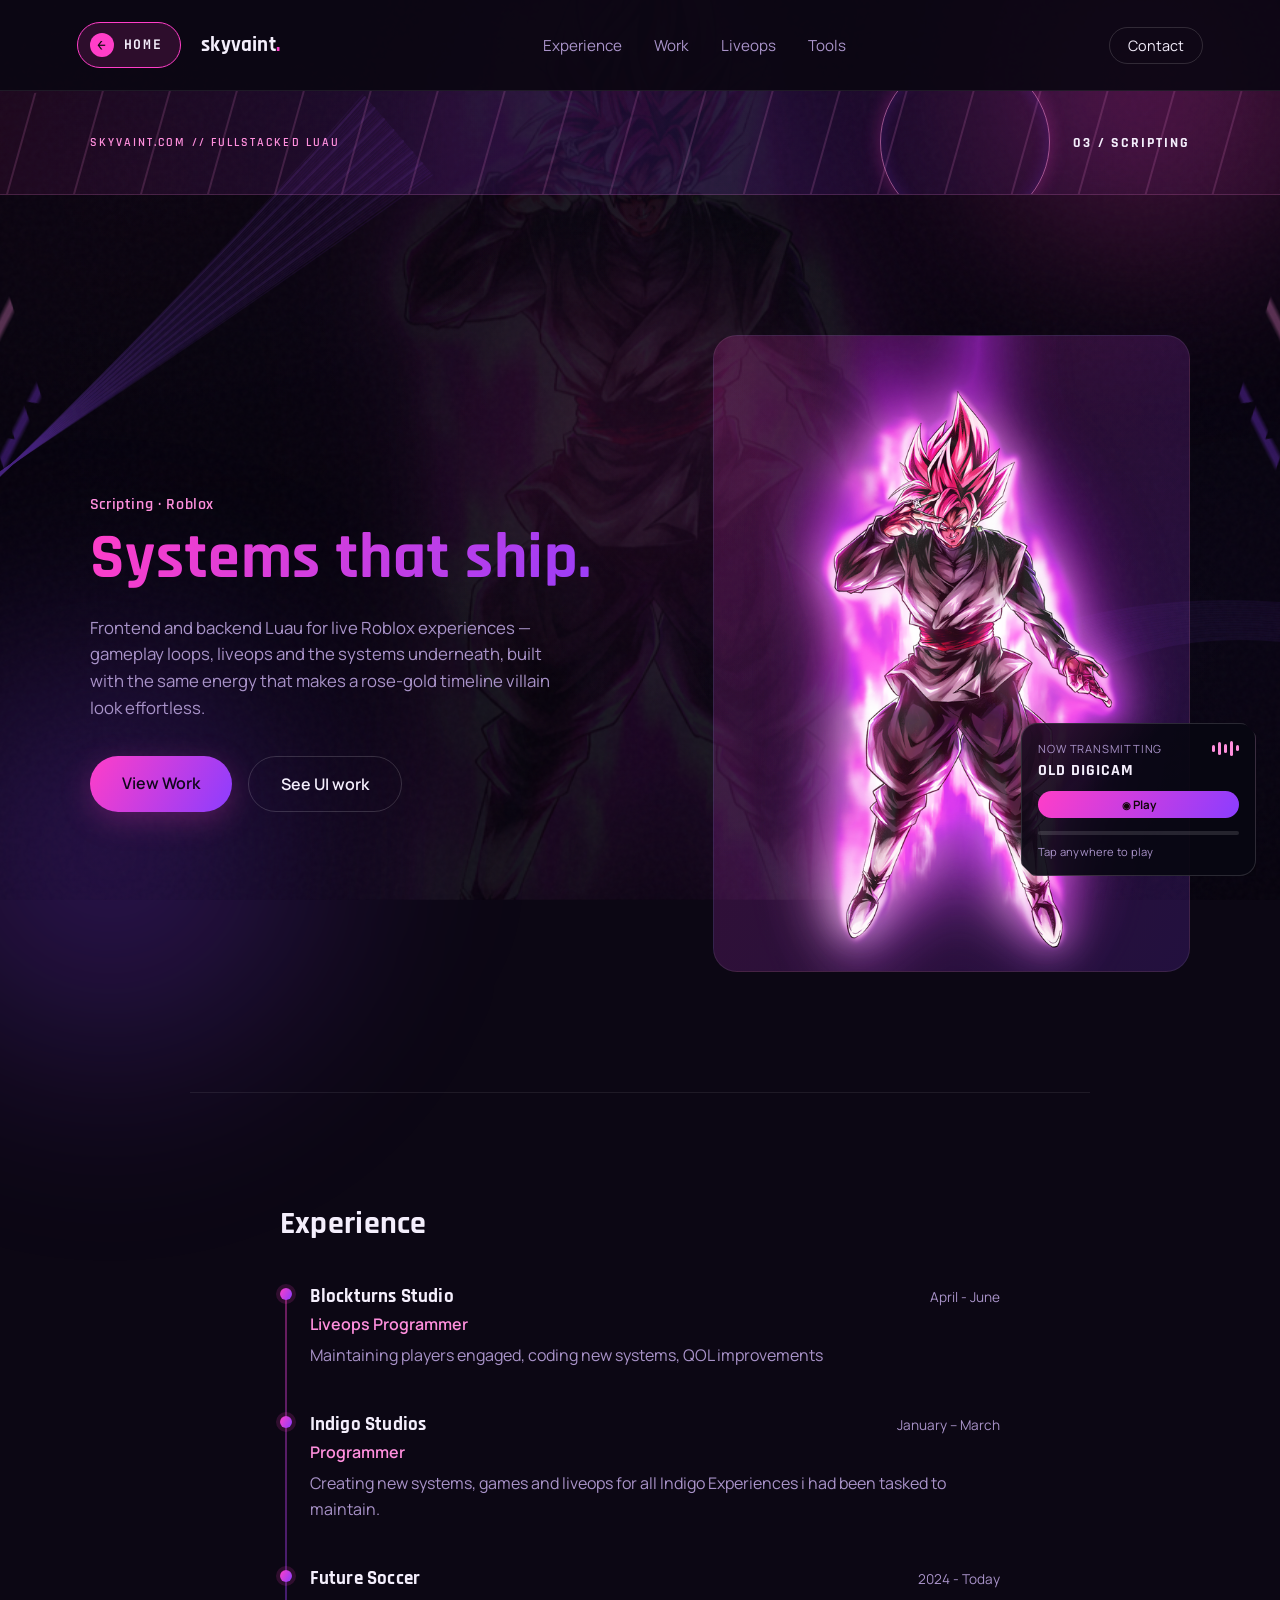
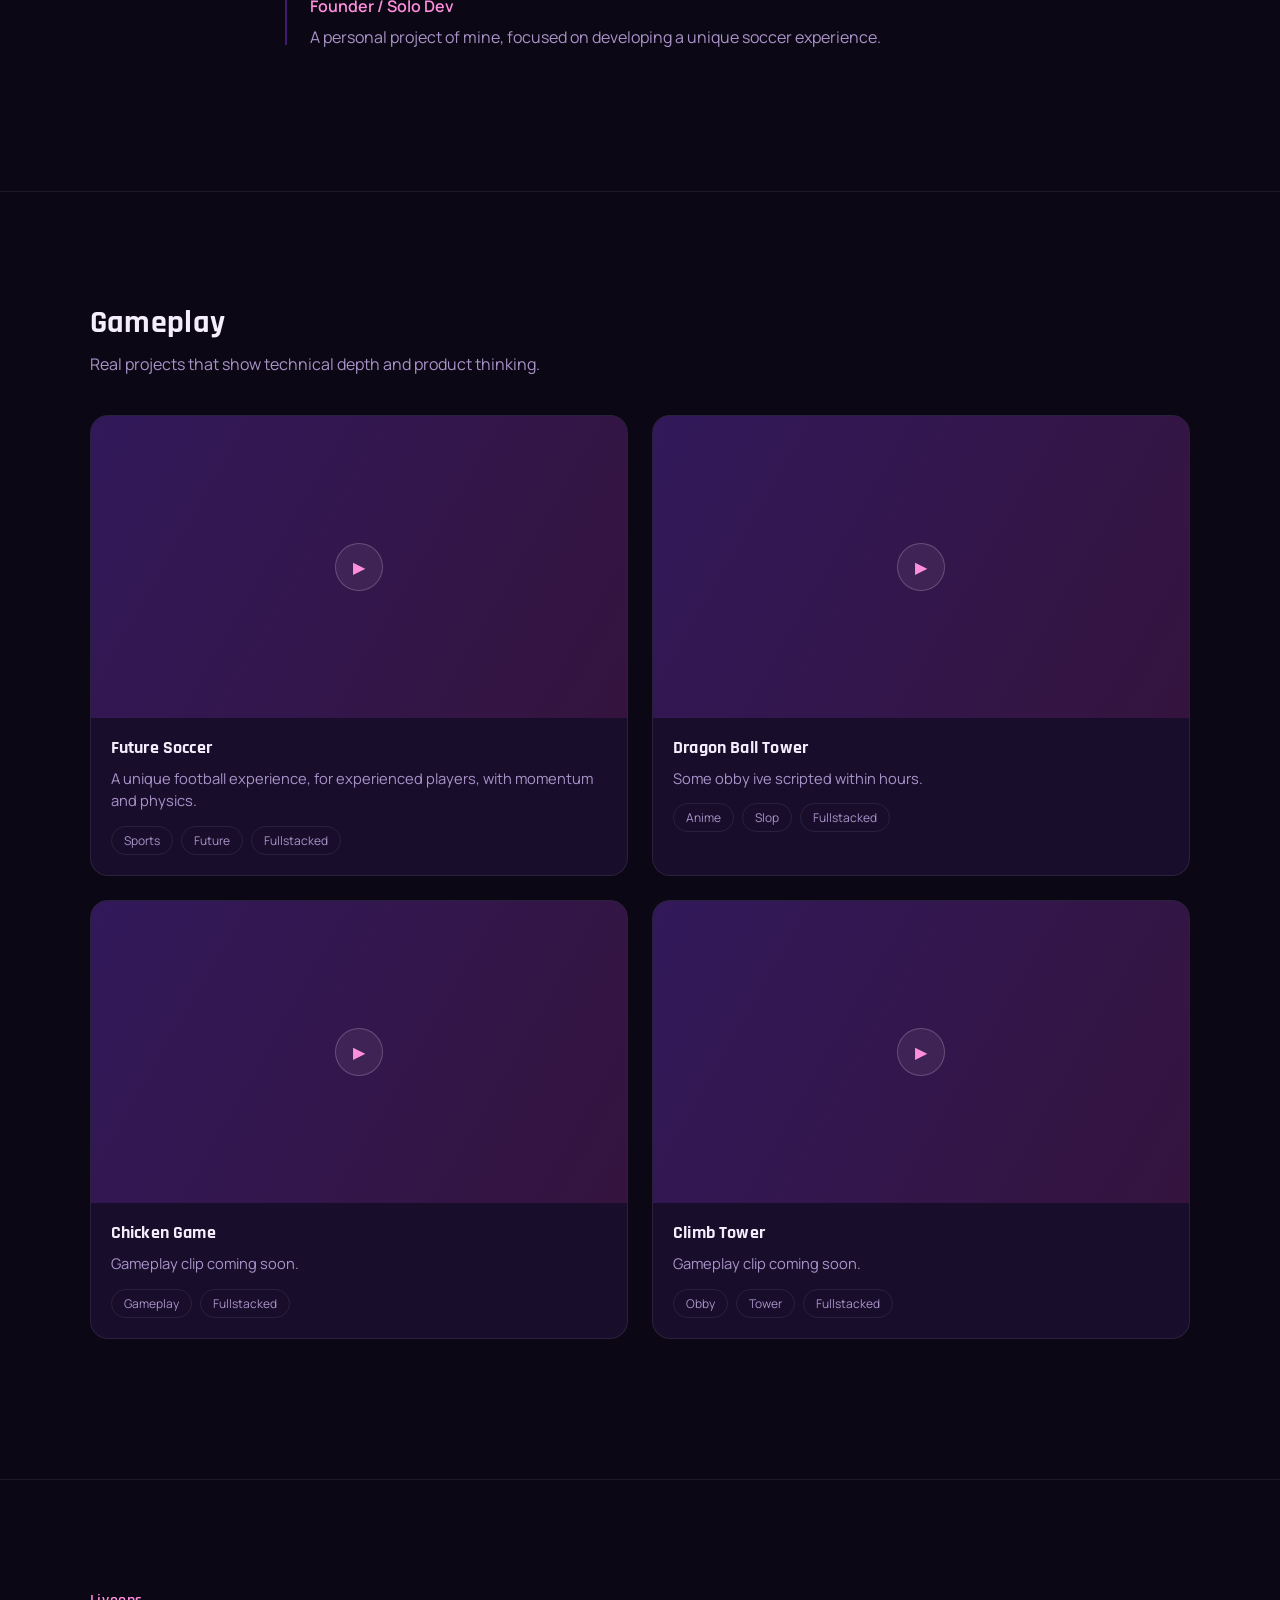
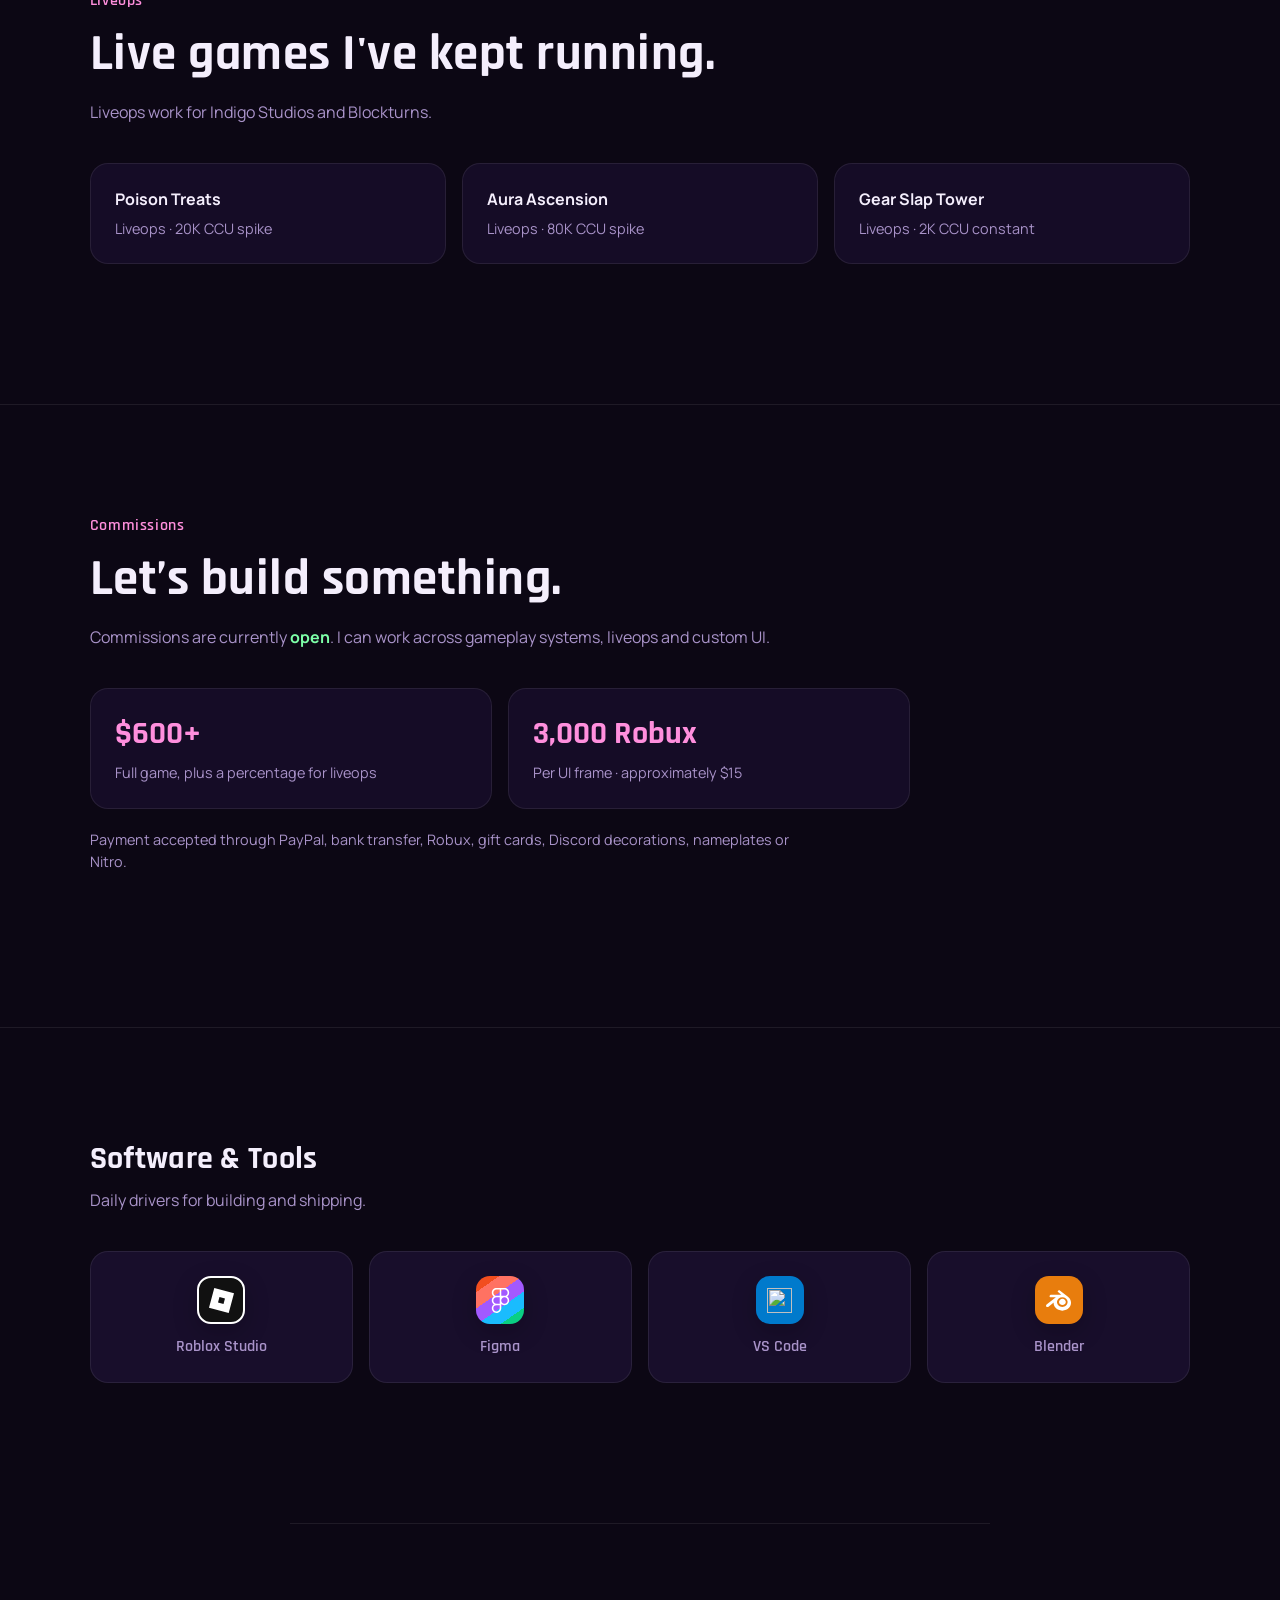
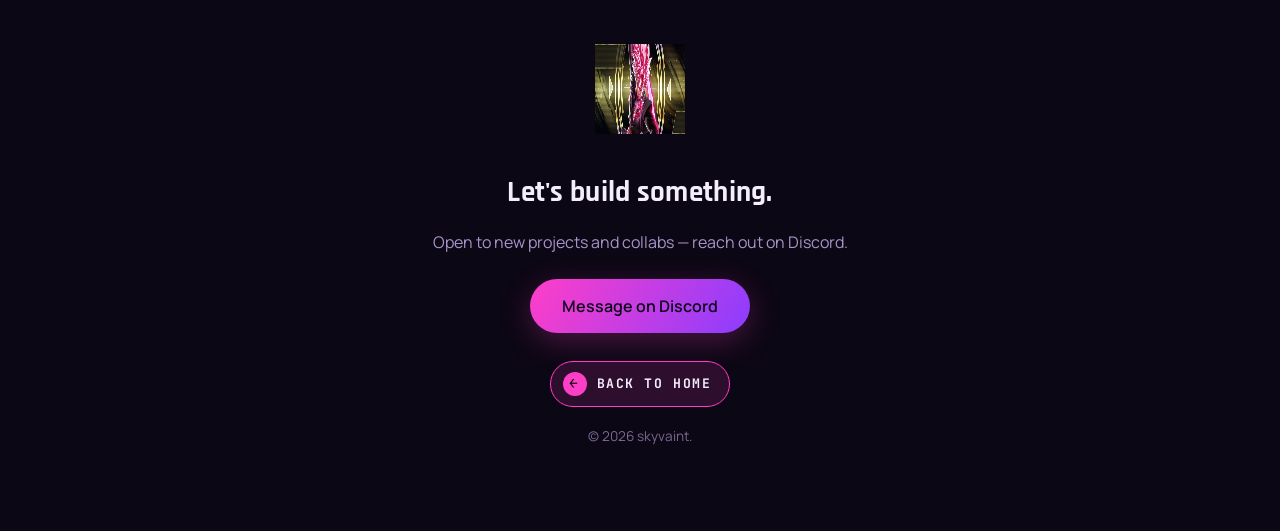
==== scripting.html @ 578fe2f4 "Barou redesign: red thunder home, UI page, scripting page, shot transition - index.html: new Barou h" ====
<!DOCTYPE html>
<html lang="en">
<head>
<meta charset="UTF-8">
<meta name="viewport" content="width=device-width, initial-scale=1.0">
<title>skyvaint — Scripting</title>
<script>try{var c=sessionStorage.getItem('sv-shot');if(c){sessionStorage.removeItem('sv-shot');var d=document.documentElement;d.classList.add('is-arriving');d.style.setProperty('--arrive-color',c);}}catch(e){}</script>
<meta name="description" content="skyvaint builds Roblox worlds, systems, gameplay and UI.">
<meta name="theme-color" content="#08070b">
<link rel="icon" type="image/png" sizes="256x256" href="images/favicon.png">
<link rel="apple-touch-icon" href="images/favicon.png">
<meta property="og:type" content="website">
<meta property="og:site_name" content="skyvaint">
<meta property="og:title" content="skyvaint — Roblox Developer">
<meta property="og:description" content="Roblox worlds, systems, gameplay and UI by skyvaint.">
<meta property="og:url" content="https://skyvaint.com/scripting.html">
<meta property="og:image" content="https://skyvaint.com/images/site-banner.png">
<meta property="og:image:width" content="1200">
<meta property="og:image:height" content="630">
<meta name="twitter:card" content="summary_large_image">
<meta name="twitter:title" content="skyvaint — Roblox Developer">
<meta name="twitter:description" content="Roblox worlds, systems, gameplay and UI by skyvaint.">
<meta name="twitter:image" content="https://skyvaint.com/images/site-banner.png">
<link rel="preconnect" href="https://fonts.googleapis.com">
<link rel="preconnect" href="https://fonts.gstatic.com" crossorigin>
<link href="https://fonts.googleapis.com/css2?family=Rajdhani:wght@500;600;700&family=JetBrains+Mono:wght@700&family=Manrope:wght@400;500;600;700&display=swap" rel="stylesheet">
<link rel="stylesheet" href="common.css">
<link rel="stylesheet" href="style.css">
</head>
<body>
<div id="BackgroundEffect"></div>
<canvas id="GradientCanvas"></canvas>
<div id="section-character" aria-hidden="true">
  <img class="character-layer character-layer-a" src="images/goku-black-hero.png" alt="">
  <img class="character-layer character-layer-b" src="images/goku-black-hero2.png" alt="">
</div>
<div class="glow glow-a"></div>
<div class="glow glow-b"></div>
<div class="lightning lightning-left" aria-hidden="true"></div>
<div class="lightning lightning-right" aria-hidden="true"></div>

<header class="nav">
  <div class="nav-left">
    <a href="index.html" class="home-return" data-shot data-shot-color="#070505"><span class="home-return-icon" aria-hidden="true">←</span>Home</a>
    <a href="index.html" class="nav-brand" data-shot data-shot-color="#070505">skyvaint<span class="dot">.</span></a>
  </div>
  <nav class="nav-links">
    <a href="#experience">Experience</a>
    <a href="#work">Work</a>
    <a href="#liveops">Liveops</a>
    <a href="#tools">Tools</a>
  </nav>
  <a href="#contact" class="nav-cta">Contact</a>
</header>

<div class="top-energy" aria-hidden="true">
  <div class="top-energy-copy"><span>SKYVAINT.COM // FULLSTACKED LUAU</span><b>03 / SCRIPTING</b></div>
  <div class="top-energy-mesh"></div>
  <div class="top-energy-orb"></div>
</div>

<!-- HERO -->
<section class="hero">
  <div class="hero-text">
    <p class="kicker">Scripting · Roblox</p>
    <h1>Systems that ship.</h1>
    <p class="hero-sub">Frontend and backend Luau for live Roblox experiences — gameplay loops, liveops and the systems underneath, built with the same energy that makes a rose-gold timeline villain look effortless.</p>
    <div class="hero-actions">
      <a href="#work" class="btn btn-primary" data-tilt>View Work</a>
      <a href="ui.html" class="btn btn-ghost" data-tilt data-shot data-shot-color="#070505">See UI work</a>
    </div>
  </div>
  <div class="hero-art">
    <div class="hero-frame" data-tilt>
      <img src="images/goku-black-hero.png" alt="Goku Black" fetchpriority="high">
    </div>
  </div>
</section>

<!-- EXPERIENCE -->
<section id="experience" class="experience">
  <h2>Experience</h2>
  <div class="timeline">
    <div class="timeline-item">
      <div class="timeline-marker"></div>
      <div class="timeline-content">
        <div class="timeline-head"><h3>Blockturns Studio</h3><span class="timeline-date">April - June</span></div>
        <p class="timeline-role">Liveops Programmer</p>
        <p>Maintaining players engaged, coding new systems, QOL improvements</p>
      </div>
    </div>
    <div class="timeline-item">
      <div class="timeline-marker"></div>
      <div class="timeline-content">
        <div class="timeline-head"><h3>Indigo Studios</h3><span class="timeline-date">January – March</span></div>
        <p class="timeline-role">Programmer</p>
        <p>Creating new systems, games and liveops for all Indigo Experiences i had been tasked to maintain.</p>
      </div>
    </div>
    <div class="timeline-item">
      <div class="timeline-marker"></div>
      <div class="timeline-content">
        <div class="timeline-head"><h3>Future Soccer</h3><span class="timeline-date">2024 - Today</span></div>
        <p class="timeline-role">Founder / Solo Dev</p>
        <p>A personal project of mine, focused on developing a unique soccer experience.</p>
      </div>
    </div>
  </div>
</section>

<!-- PROJECTS -->
<section id="work" class="projects">
  <h2>Gameplay</h2>
  <p class="section-sub">Real projects that show technical depth and product thinking.</p>
  <div class="project-grid">
    <article class="project-card" data-tilt>
      <div class="project-media video-slot video-placeholder">
        <video data-src="videos/future-soccer.mp4" muted loop playsinline preload="none" aria-label="Future Soccer gameplay"></video>
        <span class="video-placeholder-copy"><span class="video-icon" aria-hidden="true">▶</span></span>
      </div>
      <h3>Future Soccer</h3>
      <p>A unique football experience, for experienced players, with momentum and physics.</p>
      <div class="tags"><span>Sports</span><span>Future</span><span>Fullstacked</span></div>
    </article>

    <article class="project-card" data-tilt>
      <div class="project-media video-slot video-placeholder">
        <video data-src="videos/dragon-ball-tower.mp4" muted loop playsinline preload="none" aria-label="Dragon Ball Tower gameplay"></video>
        <span class="video-placeholder-copy"><span class="video-icon" aria-hidden="true">▶</span></span>
      </div>
      <h3>Dragon Ball Tower</h3>
      <p>Some obby ive scripted within hours.</p>
      <div class="tags"><span>Anime</span><span>Slop</span><span>Fullstacked</span></div>
    </article>

    <article class="project-card" data-tilt>
      <div class="project-media video-slot video-placeholder">
        <video data-src="videos/chicken-game.mp4" muted loop playsinline preload="none" aria-label="Chicken Game gameplay"></video>
        <span class="video-placeholder-copy"><span class="video-icon" aria-hidden="true">▶</span></span>
      </div>
      <h3>Chicken Game</h3>
      <p>Gameplay clip coming soon.</p>
      <div class="tags"><span>Gameplay</span><span>Fullstacked</span></div>
    </article>

    <article class="project-card" data-tilt>
      <div class="project-media video-slot video-placeholder">
        <video data-src="videos/climb-tower.mp4" muted loop playsinline preload="none" aria-label="Climb Tower gameplay"></video>
        <span class="video-placeholder-copy"><span class="video-icon" aria-hidden="true">▶</span></span>
      </div>
      <h3>Climb Tower</h3>
      <p>Gameplay clip coming soon.</p>
      <div class="tags"><span>Obby</span><span>Tower</span><span>Fullstacked</span></div>
    </article>
  </div>
</section>

<section id="liveops" class="portfolio-section">
  <div class="section-heading">
    <p class="kicker">Liveops</p>
    <h2>Live games I've kept running.</h2>
    <p class="section-sub">Liveops work for Indigo Studios and Blockturns.</p>
  </div>
  <div class="game-links">
    <a href="https://www.roblox.com/games/73257710123935/Poison-Treats" target="_blank" rel="noreferrer"><strong>Poison Treats</strong><span>Liveops · 20K CCU spike</span></a>
    <a href="https://www.roblox.com/games/77393318863643/Aura-Ascension" target="_blank" rel="noreferrer"><strong>Aura Ascension</strong><span>Liveops · 80K CCU spike</span></a>
    <a href="https://www.roblox.com/games/72845937010155/Gear-Slap-Tower" target="_blank" rel="noreferrer"><strong>Gear Slap Tower</strong><span>Liveops · 2K CCU constant</span></a>
  </div>
</section>

<section class="pricing-section">
  <div class="section-heading">
    <p class="kicker">Commissions</p>
    <h2>Let’s build something.</h2>
    <p class="section-sub">Commissions are currently <strong class="availability">open</strong>. I can work across gameplay systems, liveops and custom UI.</p>
  </div>
  <div class="pricing-grid">
    <div class="price-card" data-tilt><strong>$600+</strong><span>Full game, plus a percentage for liveops</span></div>
    <div class="price-card" data-tilt><strong>3,000 Robux</strong><span>Per UI frame · approximately $15</span></div>
  </div>
  <p class="payment-note">Payment accepted through PayPal, bank transfer, Robux, gift cards, Discord decorations, nameplates or Nitro.</p>
</section>

<!-- TOOLS -->
<section id="tools" class="tools">
  <h2>Software & Tools</h2>
  <p class="section-sub">Daily drivers for building and shipping.</p>
  <div class="tools-grid">
    <div class="tool" data-tilt><span class="tool-icon roblox" aria-hidden="true"><img src="images/icons/roblox.svg" alt=""></span><span>Roblox Studio</span></div>
    <div class="tool" data-tilt><span class="tool-icon figma" aria-hidden="true"><img src="images/icons/figma.svg" alt=""></span><span>Figma</span></div>
    <div class="tool" data-tilt><span class="tool-icon vscode" aria-hidden="true"><img src="images/icons/vscode.svg" alt=""></span><span>VS Code</span></div>
    <div class="tool" data-tilt><span class="tool-icon blender" aria-hidden="true"><img src="images/icons/blender.svg" alt=""></span><span>Blender</span></div>
  </div>
</section>

<section id="contact" class="footer">
  <div class="footer-art">
    <img src="images/emblem.png" alt="" width="90" height="90" loading="lazy">
  </div>
  <h2>Let's build something.</h2>
  <p>Open to new projects and collabs — reach out on Discord.</p>
  <a href="https://discord.com/users/1367774975045406801" target="_blank" rel="noreferrer" class="btn btn-primary">Message on Discord</a>
  <div class="footer-return">
    <a href="index.html" class="home-return" data-shot data-shot-color="#070505"><span class="home-return-icon" aria-hidden="true">←</span>Back to home</a>
  </div>
  <p class="footer-copy">© <span id="year"></span> skyvaint.</p>
</section>

<aside class="soundtrack" aria-label="Soundtrack player">
  <div class="soundtrack-heading"><span class="soundtrack-label">Now transmitting</span><span class="soundwave" aria-hidden="true"><i></i><i></i><i></i><i></i><i></i></span></div>
  <strong id="track-name">Old Digicam</strong>
  <div class="soundtrack-controls"><button id="soundtrack-toggle" type="button" aria-label="Play soundtrack">Play</button></div>
  <div class="track-progress" role="slider" aria-label="Track progress" tabindex="0"><span id="track-progress-fill"></span></div>
  <span id="track-status">Paused</span>
  <audio id="soundtrack-audio" preload="metadata"></audio>
</aside>

<script src="common.js"></script>
<script src="main.js"></script>
</body>
</html>
---- common.css ----
/* Shared by every page. Each page theme sets --accent, --accent-soft, --grad,
   --text, --muted, --line and --player-bg. */

/* ---------- Arrival veil (set in <head> before first paint) ---------- */
html.is-arriving::after {
  content: "";
  position: fixed;
  inset: 0;
  z-index: 10000;
  pointer-events: none;
  background: var(--arrive-color, #050505);
  opacity: 1;
  transition: opacity .7s cubic-bezier(.4, 0, .2, 1);
}
html.is-arrived::after { opacity: 0; }

/* ---------- Shot transition ---------- */
.shot-ball {
  position: fixed;
  z-index: 9998;
  pointer-events: none;
  will-change: transform;
  filter: drop-shadow(0 0 14px rgba(255, 30, 30, .75));
}
.shot-ball svg { display: block; width: 100%; height: 100%; }
.shot-veil {
  position: fixed;
  inset: 0;
  z-index: 9999;
  opacity: 0;
  pointer-events: none;
}
html.is-shooting body { pointer-events: none; }

/* ---------- Return button ---------- */
.home-return {
  display: inline-flex;
  align-items: center;
  gap: 10px;
  padding: 10px 18px 10px 12px;
  border: 1px solid var(--accent);
  border-radius: 999px;
  background: color-mix(in srgb, var(--accent) 14%, transparent);
  color: var(--text);
  font: 700 .82rem/1 'JetBrains Mono', 'Rajdhani', monospace;
  letter-spacing: .12em;
  text-transform: uppercase;
  transition: background .2s ease, transform .2s ease;
}
.home-return:hover,
.home-return:focus-visible { background: var(--accent); color: #0a0a0a; transform: translateX(-3px); }
.home-return-icon {
  display: grid;
  place-items: center;
  width: 24px;
  height: 24px;
  border-radius: 50%;
  background: var(--accent);
  color: #0a0a0a;
  font-size: .9rem;
  transition: transform .2s ease;
}
.home-return:hover .home-return-icon { transform: rotate(-360deg); background: #0a0a0a; color: var(--accent); }

/* ---------- Gameplay video slots ---------- */
.video-slot { position: relative; }
.video-slot video {
  position: absolute;
  inset: 0;
  width: 100%;
  height: 100%;
  object-fit: cover;
  opacity: 0;
  transition: opacity .4s ease;
}
.video-slot.has-video video { opacity: 1; }
.video-slot.has-video .video-placeholder-copy { visibility: hidden; }

/* ---------- Soundtrack ---------- */
.soundtrack {
  position: fixed;
  right: 24px;
  bottom: 24px;
  z-index: 60;
  width: 235px;
  padding: 16px;
  border: 1px solid rgba(255, 255, 255, .14);
  border-radius: 16px;
  background: var(--player-bg, rgba(8, 7, 18, .9));
  box-shadow: 0 16px 32px rgba(0, 0, 0, .3);
  clip-path: polygon(0 0, calc(100% - 12px) 0, 100% 12px, 100% 100%, 12px 100%, 0 calc(100% - 12px));
  transition: transform .25s ease, border-color .25s ease;
}
.soundtrack:hover { transform: translateY(-3px); border-color: var(--accent-soft); }
.soundtrack-heading { display: flex; justify-content: space-between; align-items: center; gap: 10px; }
.soundtrack-label, #track-status {
  display: block;
  color: var(--muted);
  font-size: .7rem;
  letter-spacing: .08em;
  text-transform: uppercase;
}
#track-name {
  display: block;
  margin: 4px 0 10px;
  font-family: 'Rajdhani', sans-serif;
  letter-spacing: .06em;
  text-transform: uppercase;
  color: var(--text);
}
.soundtrack-controls { display: flex; gap: 6px; }
.soundtrack button {
  flex: 1;
  padding: 6px 9px;
  border: 0;
  border-radius: 999px;
  background: var(--grad);
  color: #12060a;
  font: inherit;
  font-size: .72rem;
  font-weight: 700;
  cursor: pointer;
  transition: transform .2s ease, filter .2s ease;
}
.soundtrack button:hover { transform: translateY(-1px); filter: brightness(1.12); }
.soundtrack button::before { content: '◉ '; font-size: .6rem; }
.soundwave { display: flex; gap: 3px; height: 16px; align-items: center; }
.soundwave i { display: block; width: 3px; height: 7px; border-radius: 99px; background: var(--accent-soft); animation: soundwave 1s ease-in-out infinite alternate; }
.soundwave i:nth-child(2) { animation-delay: -.3s; height: 13px; }
.soundwave i:nth-child(3) { animation-delay: -.6s; height: 9px; }
.soundwave i:nth-child(4) { animation-delay: -.15s; height: 15px; }
.soundwave i:nth-child(5) { animation-delay: -.45s; height: 6px; }
@keyframes soundwave { to { transform: scaleY(.35); opacity: .45; } }
.track-progress { height: 4px; margin: 13px 0 9px; border-radius: 99px; background: rgba(255, 255, 255, .12); cursor: pointer; overflow: hidden; }
#track-progress-fill { display: block; height: 100%; width: 0; border-radius: inherit; background: var(--grad); }
.track-progress:focus-visible { outline: 1px solid var(--accent-soft); outline-offset: 4px; }
#track-status { margin-top: 9px; letter-spacing: .02em; text-transform: none; }

@media (max-width: 600px) {
  .soundtrack { right: 12px; bottom: 12px; width: 180px; padding: 12px; }
}

@media (prefers-reduced-motion: reduce) {
  .soundwave i { animation: none; }
  html.is-arriving::after { transition: none; }
}
---- style.css ----
:root {
  --bg: #0c0714;
  --bg-soft: #140a24;
  --card: #180e2b;
  --line: rgba(255, 255, 255, 0.08);

  --pink: #ff3ec8;
  --pink-soft: #ff8fdd;
  --violet: #8b3dff;
  --violet-deep: #4c1d95;

  --text: #f4eefc;
  --muted: #a993c9;

  --grad: linear-gradient(120deg, var(--pink), var(--violet));
  --grad-soft: linear-gradient(120deg, rgba(255,62,200,0.18), rgba(139,61,255,0.18));

  --radius: 18px;

  /* consumed by common.css (soundtrack, return button) */
  --accent: var(--pink);
  --accent-soft: var(--pink-soft);
  --player-bg: linear-gradient(135deg, rgba(255, 62, 200, .1), transparent 38%), rgba(8, 7, 18, .92);
  --pointer-x: 50vw;
  --pointer-y: 50vh;
}

* { box-sizing: border-box; }

html { scroll-behavior: smooth; }

body {
  margin: 0;
  background: var(--bg);
  color: var(--text);
  font-family: 'Manrope', sans-serif;
  overflow-x: hidden;
  position: relative;
}

body::before {
  content: "";
  position: fixed;
  inset: 0;
  z-index: -1;
  pointer-events: none;
  background: radial-gradient(360px circle at var(--pointer-x) var(--pointer-y), rgba(255, 62, 200, 0.1), transparent 72%);
  mix-blend-mode: screen;
  transition: background 0.18s ease;
}

h1, h2, h3, .nav-brand {
  font-family: 'Rajdhani', sans-serif;
  font-weight: 700;
  letter-spacing: 0.01em;
  margin: 0;
}



a { color: inherit; text-decoration: none; }

/* Ambient glow */
.glow {
  position: fixed;
  border-radius: 50%;
  filter: blur(80px);
  z-index: 0;
  pointer-events: none;
}
.glow-a {
  width: 520px; height: 520px;
  top: -180px; right: -120px;
  background: radial-gradient(circle, rgba(255,62,200,0.35), transparent 70%);
}
.glow-b {
  width: 620px; height: 620px;
  bottom: -260px; left: -200px;
  background: radial-gradient(circle, rgba(139,61,255,0.3), transparent 70%);
}

/* NAV */
.nav {
  position: sticky;
  top: 0;
  z-index: 50;
  display: flex;
  align-items: center;
  justify-content: space-between;
  padding: 22px 6%;
  background: rgba(12, 7, 20, 0.92);
  border-bottom: 1px solid var(--line);
}
.nav-brand {
  font-size: 1.3rem;
  color: var(--text);
}
.nav-left { display: flex; align-items: center; gap: 20px; }
.footer-return { margin-top: 28px; }
.nav-brand .dot { color: var(--pink); }
.nav-links {
  display: flex;
  gap: 32px;
}
.nav-links a {
  color: var(--muted);
  font-size: 0.95rem;
  transition: color 0.2s ease;
}
.nav-links a:hover { color: var(--text); }
.nav-cta {
  padding: 8px 18px;
  border-radius: 999px;
  border: 1px solid rgba(255,255,255,0.14);
  font-size: 0.9rem;
  color: var(--text);
}
.nav-cta:hover { border-color: var(--pink); }

.top-energy {
  position: relative;
  z-index: 2;
  height: 104px;
  overflow: hidden;
  border-bottom: 1px solid rgba(255, 143, 221, .18);
  background: linear-gradient(90deg, rgba(255, 62, 200, .08), rgba(139, 61, 255, .14), rgba(255, 62, 200, .05));
}
.top-energy-copy {
  position: absolute;
  z-index: 2;
  inset: 0 7%;
  display: flex;
  align-items: center;
  justify-content: space-between;
  font: 600 .72rem 'Rajdhani', sans-serif;
  letter-spacing: .18em;
  color: var(--pink-soft);
}
.top-energy-copy b { color: var(--text); font-size: .88rem; }
.top-energy-mesh {
  position: absolute;
  inset: -50% -5%;
  opacity: .45;
  background: repeating-linear-gradient(106deg, transparent 0 28px, rgba(255, 143, 221, .35) 29px 30px, transparent 31px 66px);
  transform: skewY(-5deg);
  animation: banner-mesh 12s linear infinite;
}
.top-energy-orb {
  position: absolute;
  width: 170px; height: 170px;
  right: 18%;
  top: -34px;
  border: 1px solid rgba(255, 143, 221, .55);
  border-radius: 50%;
  box-shadow: 0 0 18px rgba(255, 62, 200, .28), inset 0 0 16px rgba(139, 61, 255, .22);
  animation: orb-spin 18s linear infinite;
}
@keyframes banner-mesh { to { transform: translateX(80px) skewY(-5deg); } }
@keyframes orb-spin { to { transform: rotate(360deg); } }

/* HERO */
.hero {
  position: relative;
  z-index: 1;
  display: grid;
  grid-template-columns: 1.1fr 0.9fr;
  align-items: center;
  gap: 40px;
  max-width: 1440px;
  margin: 0 auto;
  padding: 140px 7% 120px;
}
.kicker {
  color: var(--pink-soft);
  font-family: 'Rajdhani', sans-serif;
  font-weight: 600;
  font-size: 1rem;
  letter-spacing: 0.04em;
  margin: 0 0 10px;
}
.hero h1 {
  font-size: clamp(2.6rem, 5vw, 4.2rem);
  line-height: 1.05;
  background: var(--grad);
  -webkit-background-clip: text;
  background-clip: text;
  color: transparent;
}
.hero-sub {
  color: var(--muted);
  font-size: 1.05rem;
  max-width: 46ch;
  margin: 22px 0 34px;
  line-height: 1.6;
}
.hero-actions { display: flex; gap: 16px; }

.btn {
  display: inline-block;
  padding: 16px 32px;
  border-radius: 999px;
  font-weight: 600;
  font-size: 1rem;
  transition: transform 0.2s ease, box-shadow 0.2s ease, filter 0.2s ease;
  transform: perspective(800px) rotateX(var(--tilt-x, 0deg)) rotateY(var(--tilt-y, 0deg));
  transform-style: preserve-3d;
}
.btn-primary {
  background: var(--grad);
  color: #10061c;
  box-shadow: 0 8px 30px rgba(255, 62, 200, 0.25);
}
.btn-primary:hover { transform: perspective(800px) translateY(-2px) scale(1.03) rotateX(var(--tilt-x, 0deg)) rotateY(var(--tilt-y, 0deg)); box-shadow: 0 12px 34px rgba(255,62,200,0.35); filter: brightness(1.12); }
.btn-ghost {
  border: 1px solid rgba(255,255,255,0.16);
  color: var(--text);
}
.btn-ghost:hover {
  border-color: var(--pink);
  transform: perspective(800px) translateY(-2px) rotateX(var(--tilt-x, 0deg)) rotateY(var(--tilt-y, 0deg));
}

.hero-art { display: flex; justify-content: center; }
.hero-frame {
  position: relative;
  width: 100%;
  max-width: 500px;
  aspect-ratio: 3/4;
  border-radius: 24px;
  overflow: hidden;
  border: 1px solid var(--line);
  background: var(--grad-soft);
  display: flex;
  align-items: center;
  justify-content: center;
}
.hero-frame img {
  width: 100%;
  height: 100%;
  object-fit: cover;
  display: block;
}
.hero-frame.placeholder img { display: none; }
.placeholder-label {
  display: none;
  text-align: center;
  padding: 0 20px;
  color: var(--muted);
  font-size: 0.85rem;
  font-family: 'Rajdhani', sans-serif;
}
.hero-frame.placeholder .placeholder-label,
.project-media.placeholder .placeholder-label,
.footer-art.placeholder .placeholder-label { display: block; }

/* ABOUT */
.about {
  position: relative;
  z-index: 1;
  max-width: 1440px;
  margin: 0 auto;
  padding: 110px 7% 140px;
  display: grid;
  grid-template-columns: 1.5fr 1fr;
  gap: 60px;
  border-top: 1px solid var(--line);
}
.about h2 { font-size: 2rem; margin-bottom: 18px; }
.about-copy p {
  color: var(--muted);
  line-height: 1.7;
  margin-bottom: 16px;
}
.about-stats {
  display: flex;
  flex-direction: column;
  gap: 24px;
  justify-content: center;
}
.stat {
  padding: 20px 24px;
  border-radius: var(--radius);
  background: var(--card);
  border: 1px solid var(--line);
}
.stat-value {
  display: block;
  font-family: 'Rajdhani', sans-serif;
  font-size: 1.6rem;
  font-weight: 700;
  color: var(--pink-soft);
}
.stat-label {
  color: var(--muted);
  font-size: 0.85rem;
}

/* SOCIALS */
.socials {
  position: relative;
  z-index: 1;
  max-width: 1440px;
  margin: 0 auto;
  padding: 0 7% 140px;
  display: grid;
  grid-template-columns: repeat(4, 1fr);
  gap: 18px;
}
.social-card {
  position: relative;
  overflow: hidden;
  padding: 22px;
  border-radius: var(--radius);
  background: var(--card);
  border: 1px solid var(--line);
  transition: border-color 0.2s ease, transform 0.2s ease;
  display: flex;
  flex-direction: column;
  gap: 6px;
}
.social-card:hover {
  border-color: var(--pink);
  transform: perspective(800px) translateY(-3px) rotateX(var(--tilt-x, 0deg)) rotateY(var(--tilt-y, 0deg));
}
.social-name { font-family: 'Rajdhani', sans-serif; font-weight: 700; }
.social-handle { color: var(--muted); font-size: 0.85rem; }
.social-logo {
  position: absolute;
  right: -18px;
  top: 50%;
  width: 92px;
  height: 92px;
  opacity: .32;
  transform: translateY(-50%) scale(2);
  filter: drop-shadow(0 0 16px rgba(255, 62, 200, .4));
}
.banner-card {
  min-height: 116px;
  padding: 0 22px 18px;
  justify-content: flex-end;
  border-color: rgba(255, 143, 221, .28);
  isolation: isolate;
}
.banner-card::before,
.banner-card::after {
  content: "";
  position: absolute;
  pointer-events: none;
  z-index: 2;
  width: 28px;
  height: 28px;
  border-color: var(--pink-soft);
}
.banner-card::before {
  top: 10px;
  left: 10px;
  border-top: 1px solid;
  border-left: 1px solid;
}
.banner-card::after {
  right: 10px;
  bottom: 10px;
  border-right: 1px solid;
  border-bottom: 1px solid;
}
.banner-card > img {
  position: absolute;
  inset: 0;
  z-index: 0;
  width: 100%;
  height: 100%;
  object-fit: cover;
  opacity: .56;
  filter: saturate(1.15) contrast(1.08);
}
.banner-card .social-name,
.banner-card .social-handle {
  position: relative;
  z-index: 3;
  text-shadow: 0 2px 12px #08050f;
}

/* EXPERIENCE */
.experience {
  position: relative;
  z-index: 1;
  max-width: 900px;
  margin: 0 auto;
  padding: 110px 7% 140px;
  border-top: 1px solid var(--line);
}
.experience h2 { font-size: 2rem; margin-bottom: 40px; }
.timeline { position: relative; padding-left: 30px; }
.timeline::before {
  content: '';
  position: absolute;
  left: 5px; top: 6px; bottom: 6px;
  width: 2px;
  background: linear-gradient(var(--pink), var(--violet));
  opacity: 0.4;
}
.timeline-item { position: relative; padding-bottom: 44px; }
.timeline-item:last-child { padding-bottom: 0; }
.timeline-marker {
  position: absolute;
  left: -30px; top: 4px;
  width: 12px; height: 12px;
  border-radius: 50%;
  background: var(--grad);
  box-shadow: 0 0 0 4px rgba(255,62,200,0.15);
}
.timeline-head {
  display: flex;
  justify-content: space-between;
  align-items: baseline;
  flex-wrap: wrap;
  gap: 8px;
}
.timeline-head h3 { font-size: 1.2rem; }
.timeline-date { color: var(--muted); font-size: 0.85rem; }
.timeline-role { color: var(--pink-soft); font-weight: 600; margin: 4px 0 8px; }
.timeline-content p:not(.timeline-role) { color: var(--muted); line-height: 1.6; margin: 0; }

/* PROJECTS */
.projects {
  position: relative;
  z-index: 1;
  max-width: 1440px;
  margin: 0 auto;
  padding: 110px 7% 140px;
  border-top: 1px solid var(--line);
}
.projects h2, .tools h2 { font-size: 2rem; }
.section-sub { color: var(--muted); margin: 10px 0 40px; }

.project-grid {
  display: grid;
  grid-template-columns: repeat(2, 1fr);
  gap: 24px;
}
.project-card {
  background: var(--card);
  border: 1px solid var(--line);
  border-radius: var(--radius);
  overflow: hidden;
  padding-bottom: 20px;
  transition: border-color 0.2s ease, transform 0.2s ease;
}
.project-card:hover { border-color: var(--pink); transform: perspective(900px) translateY(-4px) rotateX(var(--tilt-x, 0deg)) rotateY(var(--tilt-y, 0deg)); box-shadow: 0 18px 55px rgba(139, 61, 255, 0.2); }
.project-media {
  width: 100%;
  aspect-ratio: 16/9;
  background: var(--grad-soft);
  display: flex;
  align-items: center;
  justify-content: center;
  margin-bottom: 18px;
  position: relative;
  overflow: hidden;
}
.project-media video { width: 100%; height: 100%; object-fit: cover; display: block; }
.project-media video + .placeholder-label { display: none; }
.video-placeholder { flex-direction: column; gap: 12px; color: var(--muted); }
.video-icon {
  width: 48px; height: 48px; display: grid; place-items: center;
  border: 1px solid rgba(255,255,255,.2); border-radius: 50%;
  color: var(--pink-soft); background: rgba(255,255,255,.06);
}
.video-placeholder .placeholder-label { display: block; line-height: 1.6; }
.video-placeholder code { color: var(--pink-soft); }
.project-media.video-slot { background: linear-gradient(120deg, rgba(139,61,255,0.22), rgba(255,62,200,0.12)); }
.project-card h3 { padding: 0 20px; font-size: 1.15rem; margin-bottom: 8px; }
.project-card p { padding: 0 20px; color: var(--muted); font-size: 0.92rem; line-height: 1.55; margin: 0 0 14px; }
.tags { padding: 0 20px; display: flex; gap: 8px; flex-wrap: wrap; }
.tags span {
  font-size: 0.75rem;
  padding: 5px 12px;
  border-radius: 999px;
  border: 1px solid var(--line);
  color: var(--muted);
}
.view-all {
  display: inline-block;
  margin-top: 36px;
  color: var(--pink-soft);
  font-weight: 600;
}

/* TOOLS */
.tools {
  position: relative;
  z-index: 1;
  max-width: 1440px;
  margin: 0 auto;
  padding: 110px 7% 140px;
  border-top: 1px solid var(--line);
}
.tools-grid {
  display: grid;
  grid-template-columns: repeat(4, 1fr);
  gap: 16px;
}
.tool {
  padding: 22px 10px;
  text-align: center;
  border-radius: var(--radius);
  background: var(--card);
  border: 1px solid var(--line);
  font-family: 'Rajdhani', sans-serif;
  font-weight: 600;
  color: var(--muted);
  transition: color 0.2s ease, border-color 0.2s ease;
}
.tool:hover { color: var(--text); border-color: var(--violet); }

.tool {
  min-height: 132px;
  display: flex;
  flex-direction: column;
  align-items: center;
  justify-content: center;
  gap: 12px;
}

.tool-icon {
  width: 48px;
  height: 48px;
  display: grid;
  place-items: center;
  border-radius: 14px;
  color: #fff;
  font-family: 'Manrope', sans-serif;
  font-size: 1.25rem;
  font-weight: 800;
  box-shadow: 0 8px 24px rgba(0,0,0,.22);
}
.tool-icon.roblox { background: #111; border: 2px solid #fff; }
.tool-icon.figma { background: linear-gradient(145deg, #f24e1e 0 20%, #ff7262 20% 40%, #a259ff 40% 60%, #1abcfe 60% 80%, #0acf83 80%); }
.tool-icon.vscode { background: #007acc; }
.tool-icon.blender { background: #e87d0d; }
.tool-icon img { width: 25px; height: 25px; display: block; }

.portfolio-section, .ui-showcase, .pricing-section {
  position: relative;
  z-index: 1;
  max-width: 1440px;
  margin: 0 auto;
  padding: 110px 7% 140px;
  border-top: 1px solid var(--line);
}
.section-heading { max-width: 680px; margin-bottom: 40px; }
.section-heading h2 { font-size: clamp(2rem, 4vw, 3.2rem); margin: 0 0 14px; }
.game-links { display: grid; grid-template-columns: repeat(3, 1fr); gap: 16px; }
.game-links a, .price-card {
  display: flex; flex-direction: column; gap: 8px; padding: 24px;
  border: 1px solid var(--line); border-radius: var(--radius);
  background: rgba(24,14,43,.82); transition: transform .2s ease, border-color .2s ease;
}
.game-links a:hover { transform: translateY(-4px) scale(1.02); border-color: var(--violet); box-shadow: 0 14px 32px rgba(139,61,255,.2); }
.game-links span, .price-card span, .payment-note { color: var(--muted); font-size: .9rem; line-height: 1.5; }
.ui-gallery { columns: 4 220px; column-gap: 16px; }
.ui-gallery img { width: 100%; display: block; margin: 0 0 16px; border: 1px solid var(--line); border-radius: 14px; break-inside: avoid; transition: transform .25s ease, filter .25s ease; }
.ui-gallery img:hover { transform: translateY(-4px) scale(1.01); filter: brightness(1.12); }
.pricing-grid { display: grid; grid-template-columns: repeat(2, 1fr); gap: 16px; max-width: 820px; }
.price-card strong { font-family: 'Rajdhani', sans-serif; font-size: 2rem; color: var(--pink-soft); }
.payment-note { margin-top: 20px; max-width: 700px; }
.availability { color: #7dffa8; }

/* FOOTER */
.footer {
  position: relative;
  z-index: 1;
  max-width: 700px;
  margin: 0 auto;
  padding: 80px 6% 60px;
  text-align: center;
  border-top: 1px solid var(--line);
}
.footer-art {
  width: 90px; height: 90px;
  margin: 0 auto 24px;
  border-radius: 50%;
  background: var(--grad-soft);
  display: flex;
  align-items: center;
  justify-content: center;
}
.footer-art .placeholder-label { font-size: 0.7rem; }
.footer h2 { font-size: 1.8rem; margin-bottom: 12px; }
.footer p { color: var(--muted); margin-bottom: 26px; }
.footer-copy { margin-top: 50px; font-size: 0.85rem; color: var(--muted); opacity: 0.7; }

/* RESPONSIVE */
@media (max-width: 900px) {
  .hero { grid-template-columns: 1fr; }
  .hero-art { order: -1; }
  .about { grid-template-columns: 1fr; }
  .socials { grid-template-columns: repeat(2, 1fr); }
  .project-grid { grid-template-columns: 1fr; }
  .tools-grid { grid-template-columns: repeat(2, 1fr); }
  .game-links { grid-template-columns: 1fr; }
  .nav-links { display: none; }
}

@media (prefers-reduced-motion: reduce) {
  html { scroll-behavior: auto; }
  .btn, .project-card, .social-card, .tool { transition: none; }
}

.footer {
    padding-top: 120px;
}

.footer h2 {
    margin-top: 40px;
}

.footer p {
    margin-top: 20px;
}

.background-effect {
    position: fixed;
    inset: 0;
    z-index: -1;
    overflow: hidden;
    background: #050507;
}

#BackgroundEffect {
    position: fixed;
    inset: 0;
    z-index: -3;
    background:
      radial-gradient(ellipse at 12% 20%, rgba(255, 62, 200, .1), transparent 34%),
      radial-gradient(ellipse at 86% 70%, rgba(139, 61, 255, .13), transparent 38%),
      #08050f;
    pointer-events: none;
}

#GradientCanvas {
    position: fixed;
    inset: 0;
    width: 100%;
    height: 100%;
    z-index: -2;
    pointer-events: none;
    opacity: 0.72;
    contain: strict;
}

#section-character {
    position: fixed;
    inset: 0;
    z-index: -1;
    pointer-events: none;
    opacity: 0;
    transform: scale(1.04);
    transition: opacity 0.45s ease, transform 0.7s ease;
    overflow: hidden;
}

#section-character.is-visible {
    opacity: var(--character-opacity, 0.16);
    transform: scale(1);
}

#section-character::after {
    content: "";
    position: absolute;
    inset: 0;
    background: linear-gradient(90deg, rgba(8, 5, 15, 0.9), rgba(8, 5, 15, 0.48), rgba(8, 5, 15, 0.9));
}

#section-character img {
    width: 100%;
    height: 100%;
    object-fit: cover;
    object-position: center;
    filter: saturate(1.2) contrast(1.1);
}

.character-layer {
    position: absolute;
    inset: 0;
    opacity: 0;
    transform: translate3d(0, 0, 0);
    transition: opacity .9s ease;
}
.character-layer.is-active {
    opacity: 1;
}
#section-character.is-visible .character-layer.is-active {
    animation: character-bob 5.5s ease-in-out infinite alternate;
}
@keyframes character-bob {
    from { transform: translate3d(-2.5%, 2%, 0); }
    50% { transform: translate3d(1.5%, -1.5%, 0); }
    to { transform: translate3d(2.8%, 1%, 0); }
}

.lightning {
    position: fixed;
    top: 16%;
    width: 120px;
    height: 68%;
    z-index: 0;
    pointer-events: none;
    opacity: .34;
    filter: none;
    background: linear-gradient(125deg, transparent 0 31%, rgba(255, 143, 221, .9) 32% 33%, transparent 34% 45%, rgba(139, 61, 255, .9) 46% 47%, transparent 48% 100%);
    clip-path: polygon(50% 0, 62% 19%, 49% 19%, 70% 43%, 53% 42%, 78% 67%, 55% 64%, 66% 100%, 40% 69%, 46% 69%, 24% 47%, 42% 48%, 20% 26%, 42% 28%);
    animation: lightning-pulse 2.8s ease-in-out infinite;
}
.lightning-left { left: -34px; transform: rotate(-8deg); }
.lightning-right { right: -34px; transform: scaleX(-1) rotate(-8deg); animation-delay: -2.2s; }
@keyframes lightning-pulse {
    0%, 100% { opacity: .12; }
    8%, 12% { opacity: .78; }
    50% { opacity: .2; }
    52%, 55% { opacity: .9; }
}

body::after {
    content: "";
    position: fixed;
    inset: 0;
    z-index: -1;
    pointer-events: none;
    opacity: 0.035;
    background-image: url("data:image/svg+xml,%3Csvg viewBox='0 0 180 180' xmlns='http://www.w3.org/2000/svg'%3E%3Cfilter id='n'%3E%3CfeTurbulence type='fractalNoise' baseFrequency='.9' numOctaves='4' stitchTiles='stitch'/%3E%3C/filter%3E%3Crect width='100%25' height='100%25' filter='url(%23n)' opacity='.8'/%3E%3C/svg%3E");
}

@media (prefers-reduced-motion: reduce) {
    #GradientCanvas {
        display: none;
    }
    #section-character {
        transition: none;
    }
    #BackgroundEffect, .lightning, .top-energy-mesh, .top-energy-orb {
        animation: none;
    }
    body::before {
        display: none;
    }
}

@media (max-width: 600px) {
    .top-energy-copy { inset: 0 5%; }
    .top-energy-copy b { display: none; }
    .pricing-grid { grid-template-columns: 1fr; }
}

@media (max-width: 900px) {
    #GradientCanvas {
        opacity: 0.5;
    }
    #section-character img {
        filter: none;
    }
    .top-energy-mesh,
    .top-energy-orb {
        animation: none;
    }
    .glow {
        filter: blur(48px);
    }
}
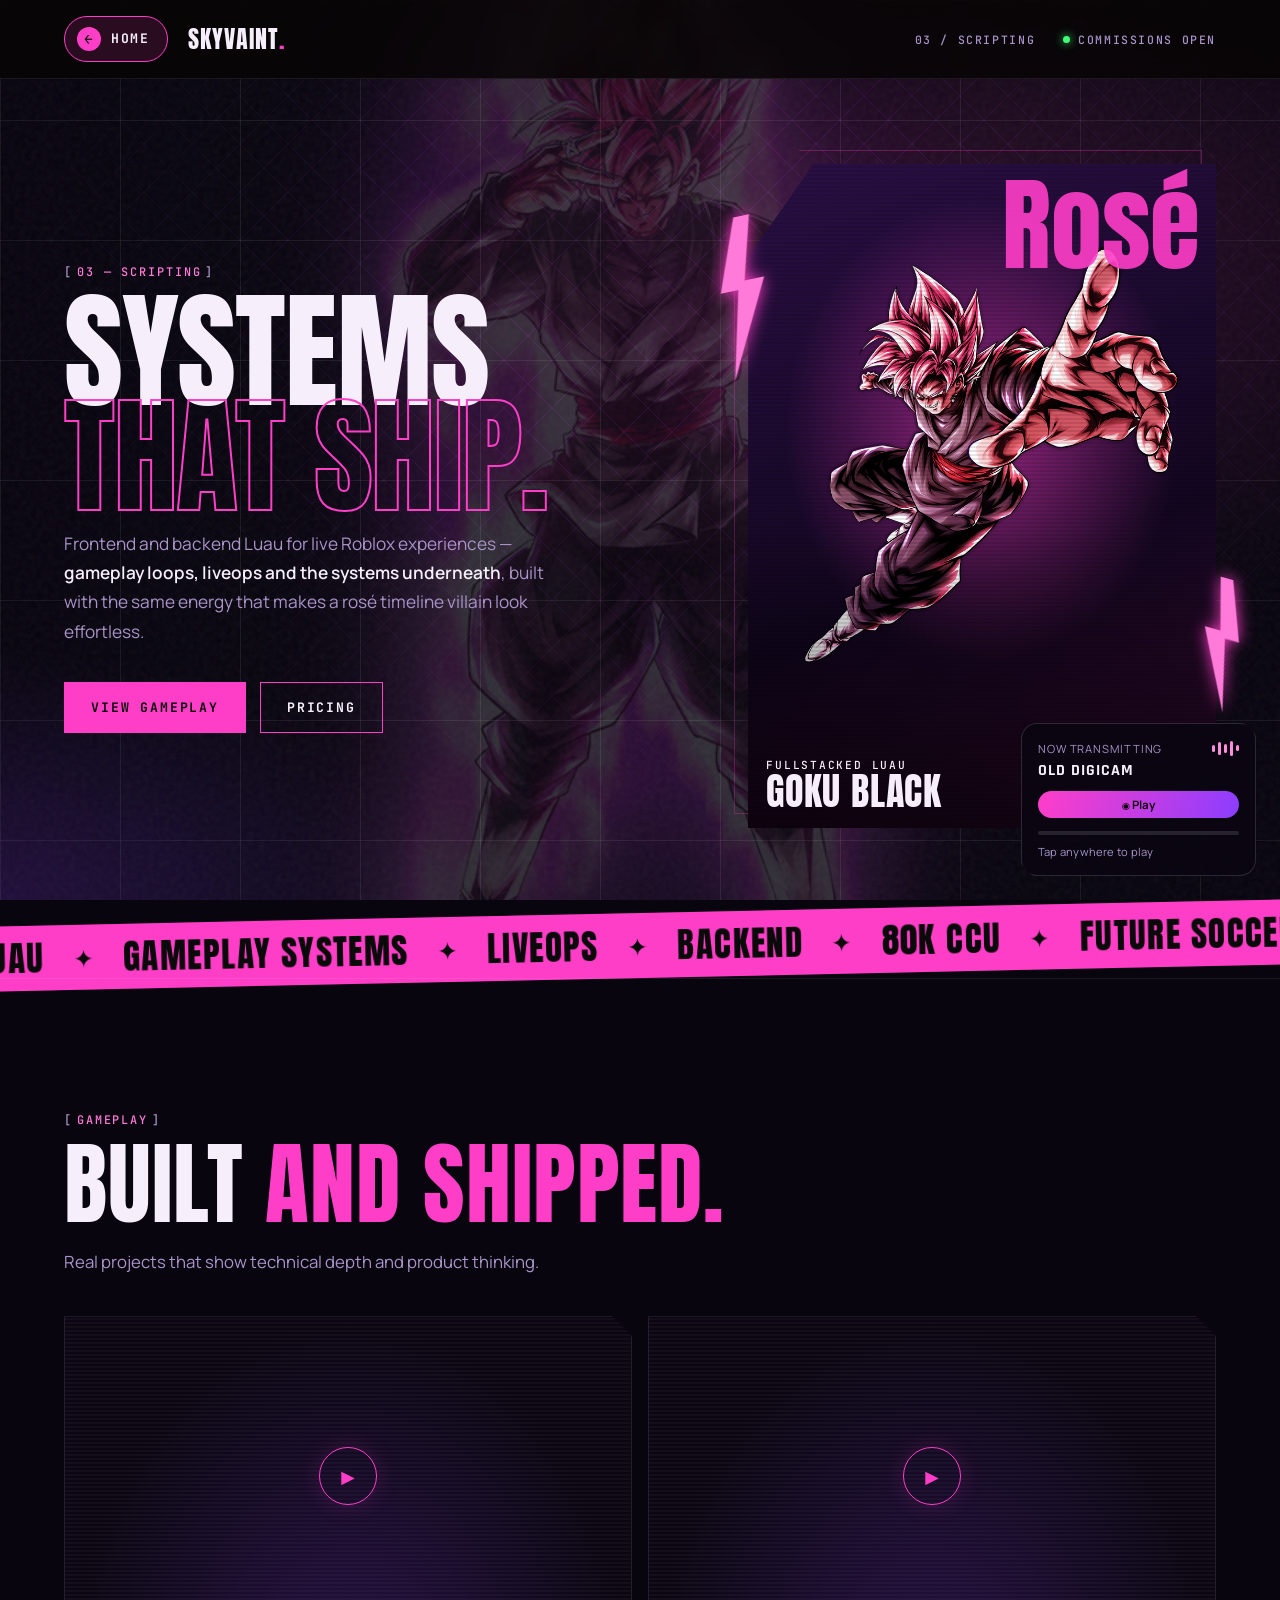
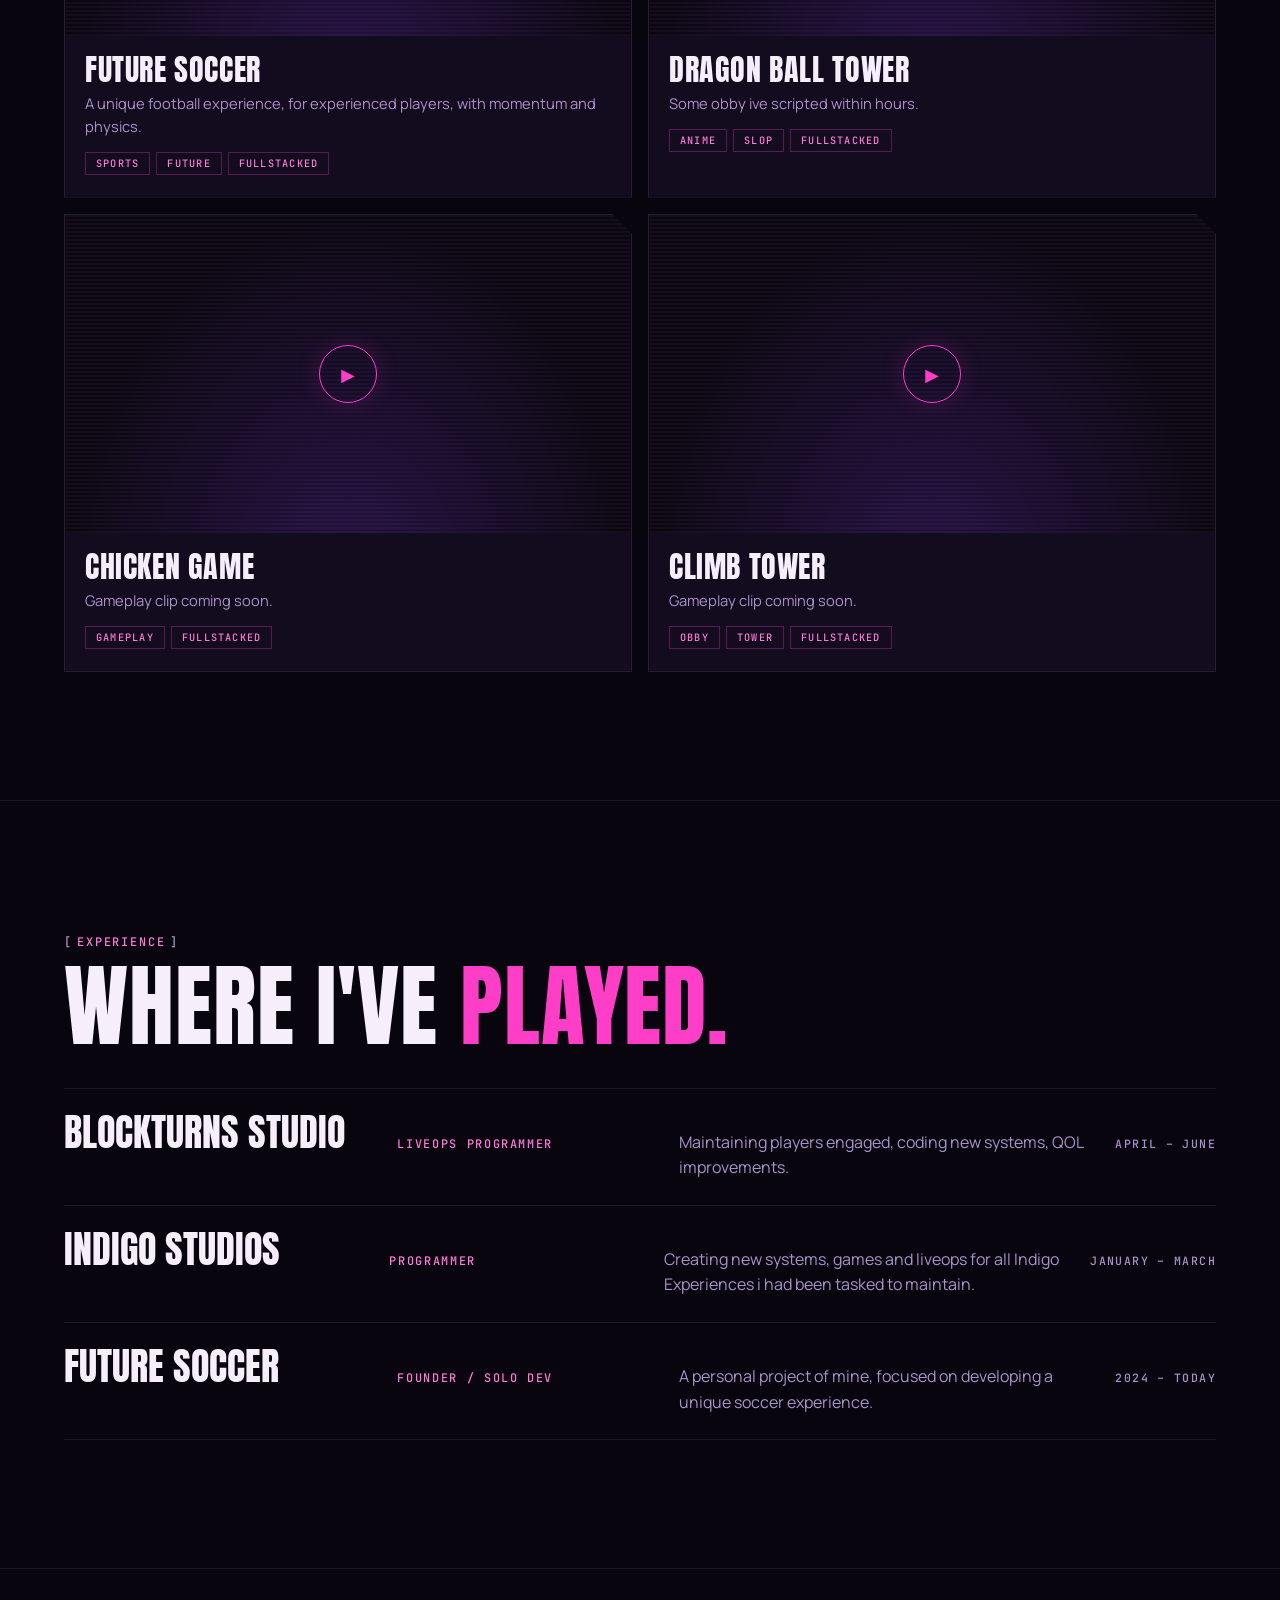
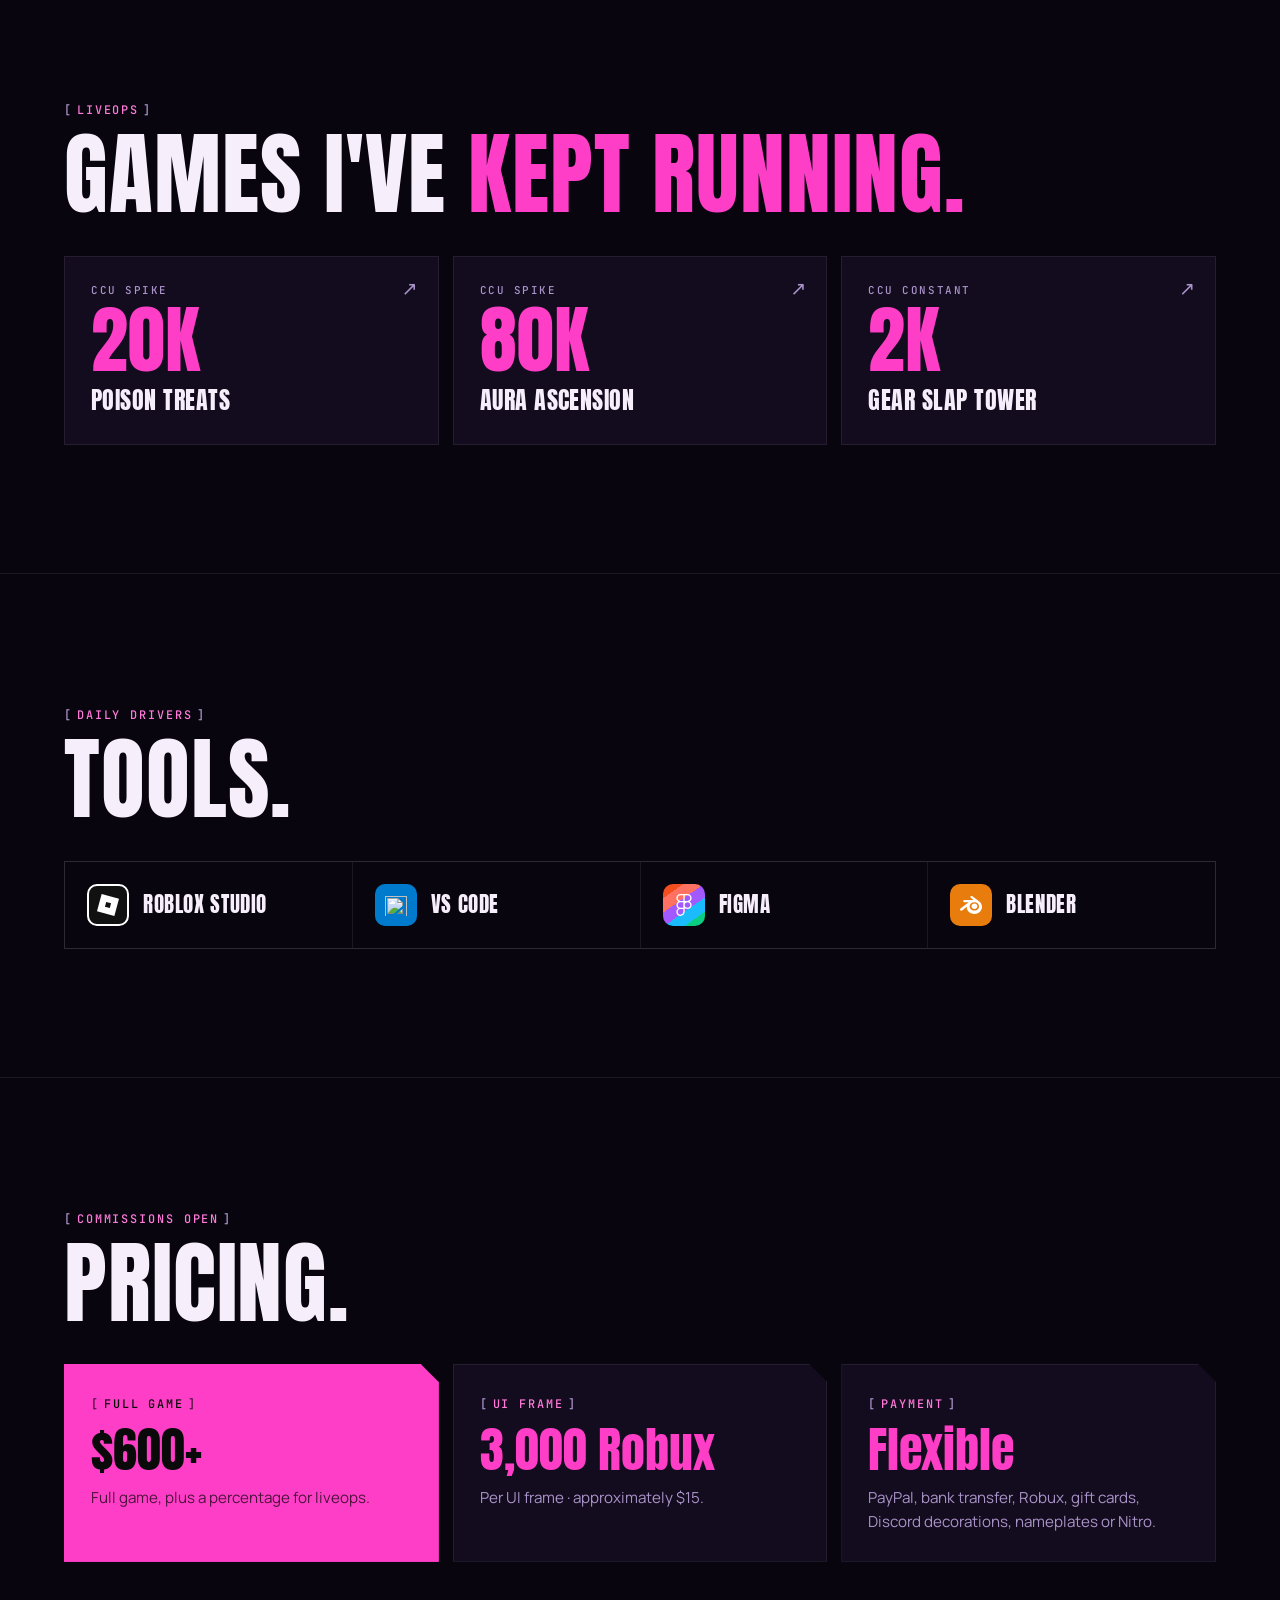
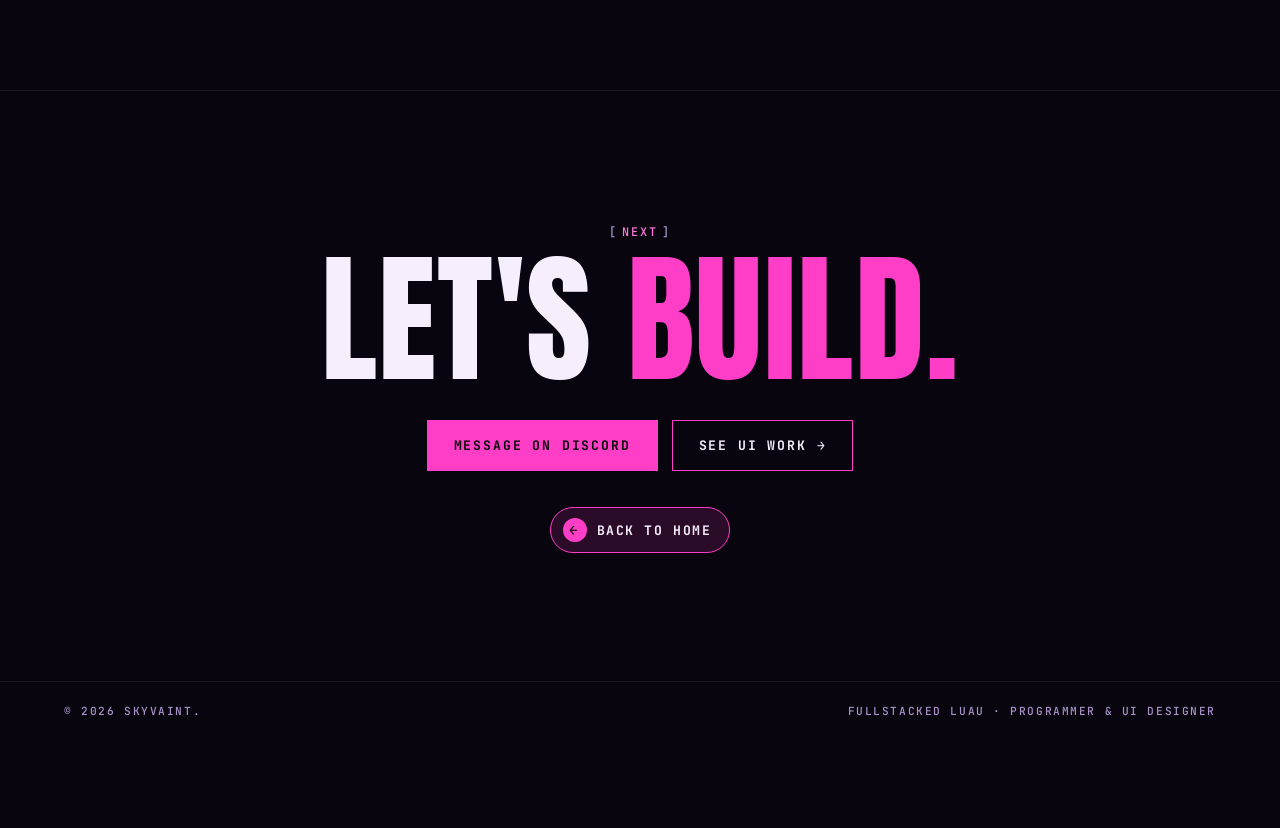
==== commit 8904a4f8: "Animated banner buttons, rebranded scripting page, music keeps playing across pages - Home: UI Desig" ====
--- a/scripting.html
+++ b/scripting.html
@@ -5,206 +5,213 @@
 <meta name="viewport" content="width=device-width, initial-scale=1.0">
 <title>skyvaint — Scripting</title>
 <script>try{var c=sessionStorage.getItem('sv-shot');if(c){sessionStorage.removeItem('sv-shot');var d=document.documentElement;d.classList.add('is-arriving');d.style.setProperty('--arrive-color',c);}}catch(e){}</script>
-<meta name="description" content="skyvaint builds Roblox worlds, systems, gameplay and UI.">
-<meta name="theme-color" content="#08070b">
+<meta name="description" content="Roblox scripting by skyvaint — gameplay systems, liveops and backend Luau.">
+<meta name="theme-color" content="#08050f">
 <link rel="icon" type="image/png" sizes="256x256" href="images/favicon.png">
 <link rel="apple-touch-icon" href="images/favicon.png">
 <meta property="og:type" content="website">
 <meta property="og:site_name" content="skyvaint">
-<meta property="og:title" content="skyvaint — Roblox Developer">
-<meta property="og:description" content="Roblox worlds, systems, gameplay and UI by skyvaint.">
+<meta property="og:title" content="skyvaint — Scripting">
+<meta property="og:description" content="Roblox scripting by skyvaint — gameplay systems, liveops and backend Luau.">
 <meta property="og:url" content="https://skyvaint.com/scripting.html">
 <meta property="og:image" content="https://skyvaint.com/images/site-banner.png">
 <meta property="og:image:width" content="1200">
 <meta property="og:image:height" content="630">
 <meta name="twitter:card" content="summary_large_image">
-<meta name="twitter:title" content="skyvaint — Roblox Developer">
-<meta name="twitter:description" content="Roblox worlds, systems, gameplay and UI by skyvaint.">
+<meta name="twitter:title" content="skyvaint — Scripting">
+<meta name="twitter:description" content="Roblox scripting by skyvaint — gameplay systems, liveops and backend Luau.">
 <meta name="twitter:image" content="https://skyvaint.com/images/site-banner.png">
 <link rel="preconnect" href="https://fonts.googleapis.com">
 <link rel="preconnect" href="https://fonts.gstatic.com" crossorigin>
-<link href="https://fonts.googleapis.com/css2?family=Rajdhani:wght@500;600;700&family=JetBrains+Mono:wght@700&family=Manrope:wght@400;500;600;700&display=swap" rel="stylesheet">
+<link href="https://fonts.googleapis.com/css2?family=Anton&family=JetBrains+Mono:wght@500;700&family=Manrope:wght@400;500;600&family=Rajdhani:wght@600;700&display=swap" rel="stylesheet">
+<link rel="preload" as="image" href="images/goku-black-hero2.png">
 <link rel="stylesheet" href="common.css">
-<link rel="stylesheet" href="style.css">
+<link rel="stylesheet" href="site.css">
 </head>
-<body>
-<div id="BackgroundEffect"></div>
-<canvas id="GradientCanvas"></canvas>
-<div id="section-character" aria-hidden="true">
-  <img class="character-layer character-layer-a" src="images/goku-black-hero.png" alt="">
-  <img class="character-layer character-layer-b" src="images/goku-black-hero2.png" alt="">
+<body data-theme="pink">
+<svg width="0" height="0" style="position:absolute" aria-hidden="true">
+  <symbol id="ball" viewBox="0 0 100 100">
+    <clipPath id="ball-clip"><circle cx="50" cy="50" r="47"/></clipPath>
+    <circle cx="50" cy="50" r="48" fill="#f7f3f3"/>
+    <g clip-path="url(#ball-clip)" fill="#0a0a0a" stroke="#0a0a0a" stroke-width="3" stroke-linejoin="round">
+      <path d="M50 30 69 44 62 66H38L31 44Z"/>
+      <path d="M50 30V12M69 44l17-6M62 66l11 15M38 66 27 81M31 44l-17-6" fill="none"/>
+      <path d="M38 -2 38 12H62L62 -2ZM86 38l16-6 2 30-14 4ZM73 81l17-2-4 24-20-6ZM27 81l-17-2 4 24 20-6ZM14 38-2 32-4 62l14 4Z"/>
+    </g>
+    <circle cx="50" cy="50" r="48" fill="none" stroke="#0a0a0a" stroke-width="3"/>
+  </symbol>
+  <symbol id="bolt" viewBox="0 0 64 160">
+    <path d="M38 0 10 72h18L6 160l50-96H36L54 0Z" fill="currentColor"/>
+  </symbol>
+</svg>
+
+<div class="backdrop" aria-hidden="true"></div>
+<div class="mesh" aria-hidden="true"></div>
+
+<!-- Everything inside #page is swapped when navigating; the rest persists. -->
+<div id="page">
+  <div class="goku-bg" data-images="images/goku-black-hero.png,images/goku-black-hero2.png,images/goku-black-hero3.png,images/goku-black-hero4.png" aria-hidden="true">
+    <img class="is-active" src="images/goku-black-hero.png" alt="">
+    <img src="images/goku-black-hero2.png" alt="">
+  </div>
+
+  <header class="topbar">
+    <div class="topbar-left">
+      <a href="index.html" class="home-return" data-shot data-shot-color="#070505"><span class="home-return-icon" aria-hidden="true">←</span>Home</a>
+      <a href="index.html" class="brand" data-shot data-shot-color="#070505">skyvaint<span class="dot">.</span></a>
+    </div>
+    <div class="topbar-meta">
+      <span class="hide-sm">03 / Scripting</span>
+      <span><i class="status-dot"></i>Commissions open</span>
+    </div>
+  </header>
+
+  <main>
+    <section class="hero">
+      <div class="hero-copy">
+        <span class="label">03 — Scripting</span>
+        <h1 class="hero-title">Systems<br><span class="outline">that ship.</span></h1>
+        <p class="hero-sub">Frontend and backend Luau for live Roblox experiences — <strong>gameplay loops, liveops and the systems underneath</strong>, built with the same energy that makes a rosé timeline villain look effortless.</p>
+        <div class="cta-actions" style="justify-content:flex-start">
+          <a href="#work" class="btn btn-solid">View gameplay</a>
+          <a href="#pricing" class="btn btn-line">Pricing</a>
+        </div>
+      </div>
+
+      <div class="barou-panel goku-panel" aria-hidden="true">
+        <div class="barou-panel-frame"></div>
+        <div class="barou-panel-art">
+          <img src="images/goku-black-hero2.png" alt="" width="894" height="894" fetchpriority="high">
+        </div>
+        <span class="barou-panel-num">Rosé</span>
+        <span class="barou-panel-tag">Fullstacked Luau<b>Goku Black</b></span>
+        <svg class="bolt bolt-a" viewBox="0 0 64 160"><use href="#bolt"/></svg>
+        <svg class="bolt bolt-b" viewBox="0 0 64 160"><use href="#bolt"/></svg>
+      </div>
+    </section>
+
+    <div class="marquee" aria-hidden="true">
+      <div class="marquee-track">
+        <span>Luau</span><span>Gameplay systems</span><span>Liveops</span><span>Backend</span><span>80K CCU</span><span>Future Soccer</span><span>Rosé</span>
+        <span>Luau</span><span>Gameplay systems</span><span>Liveops</span><span>Backend</span><span>80K CCU</span><span>Future Soccer</span><span>Rosé</span>
+      </div>
+    </div>
+
+    <section class="section" id="work">
+      <span class="label">Gameplay</span>
+      <h2 class="section-title reveal">Built <em>and shipped.</em></h2>
+      <p class="lede">Real projects that show technical depth and product thinking.</p>
+      <div class="video-grid">
+        <article class="video-card reveal" data-tilt>
+          <div class="video-slot">
+            <video data-src="videos/future-soccer.mp4" muted loop playsinline preload="none" aria-label="Future Soccer gameplay"></video>
+            <span class="video-placeholder-copy"><span class="video-play" aria-hidden="true">▶</span></span>
+          </div>
+          <div class="video-card-body">
+            <h3>Future Soccer</h3>
+            <p>A unique football experience, for experienced players, with momentum and physics.</p>
+            <div class="tags"><span>Sports</span><span>Future</span><span>Fullstacked</span></div>
+          </div>
+        </article>
+        <article class="video-card reveal" data-tilt>
+          <div class="video-slot">
+            <video data-src="videos/dragon-ball-tower.mp4" muted loop playsinline preload="none" aria-label="Dragon Ball Tower gameplay"></video>
+            <span class="video-placeholder-copy"><span class="video-play" aria-hidden="true">▶</span></span>
+          </div>
+          <div class="video-card-body">
+            <h3>Dragon Ball Tower</h3>
+            <p>Some obby ive scripted within hours.</p>
+            <div class="tags"><span>Anime</span><span>Slop</span><span>Fullstacked</span></div>
+          </div>
+        </article>
+        <article class="video-card reveal" data-tilt>
+          <div class="video-slot">
+            <video data-src="videos/chicken-game.mp4" muted loop playsinline preload="none" aria-label="Chicken Game gameplay"></video>
+            <span class="video-placeholder-copy"><span class="video-play" aria-hidden="true">▶</span></span>
+          </div>
+          <div class="video-card-body">
+            <h3>Chicken Game</h3>
+            <p>Gameplay clip coming soon.</p>
+            <div class="tags"><span>Gameplay</span><span>Fullstacked</span></div>
+          </div>
+        </article>
+        <article class="video-card reveal" data-tilt>
+          <div class="video-slot">
+            <video data-src="videos/climb-tower.mp4" muted loop playsinline preload="none" aria-label="Climb Tower gameplay"></video>
+            <span class="video-placeholder-copy"><span class="video-play" aria-hidden="true">▶</span></span>
+          </div>
+          <div class="video-card-body">
+            <h3>Climb Tower</h3>
+            <p>Gameplay clip coming soon.</p>
+            <div class="tags"><span>Obby</span><span>Tower</span><span>Fullstacked</span></div>
+          </div>
+        </article>
+      </div>
+    </section>
+
+    <section class="section" id="experience">
+      <span class="label">Experience</span>
+      <h2 class="section-title reveal">Where I've <em>played.</em></h2>
+      <div class="timeline">
+        <div class="timeline-row reveal"><h3>Blockturns Studio</h3><span class="timeline-role">Liveops Programmer</span><p>Maintaining players engaged, coding new systems, QOL improvements.</p><span class="timeline-date">April – June</span></div>
+        <div class="timeline-row reveal"><h3>Indigo Studios</h3><span class="timeline-role">Programmer</span><p>Creating new systems, games and liveops for all Indigo Experiences i had been tasked to maintain.</p><span class="timeline-date">January – March</span></div>
+        <div class="timeline-row reveal"><h3>Future Soccer</h3><span class="timeline-role">Founder / Solo Dev</span><p>A personal project of mine, focused on developing a unique soccer experience.</p><span class="timeline-date">2024 – Today</span></div>
+      </div>
+    </section>
+
+    <section class="section" id="liveops">
+      <span class="label">Liveops</span>
+      <h2 class="section-title reveal">Games I've <em>kept running.</em></h2>
+      <div class="liveops-grid">
+        <a class="liveops-card reveal" href="https://www.roblox.com/games/73257710123935/Poison-Treats" target="_blank" rel="noreferrer" data-tilt><span>CCU spike</span><strong>20K</strong><b>Poison Treats</b></a>
+        <a class="liveops-card reveal" href="https://www.roblox.com/games/77393318863643/Aura-Ascension" target="_blank" rel="noreferrer" data-tilt><span>CCU spike</span><strong>80K</strong><b>Aura Ascension</b></a>
+        <a class="liveops-card reveal" href="https://www.roblox.com/games/72845937010155/Gear-Slap-Tower" target="_blank" rel="noreferrer" data-tilt><span>CCU constant</span><strong>2K</strong><b>Gear Slap Tower</b></a>
+      </div>
+    </section>
+
+    <section class="section" id="tools">
+      <span class="label">Daily drivers</span>
+      <h2 class="section-title reveal">Tools.</h2>
+      <div class="tool-grid">
+        <div class="tool-tile"><i class="roblox"><img src="images/icons/roblox.svg" alt=""></i>Roblox Studio</div>
+        <div class="tool-tile"><i class="vscode"><img src="images/icons/vscode.svg" alt=""></i>VS Code</div>
+        <div class="tool-tile"><i class="figma"><img src="images/icons/figma.svg" alt=""></i>Figma</div>
+        <div class="tool-tile"><i class="blender"><img src="images/icons/blender.svg" alt=""></i>Blender</div>
+      </div>
+    </section>
+
+    <section class="section" id="pricing">
+      <span class="label">Commissions open</span>
+      <h2 class="section-title reveal">Pricing.</h2>
+      <div class="card-grid">
+        <div class="card is-hot reveal"><span class="label">Full game</span><strong>$600+</strong><p>Full game, plus a percentage for liveops.</p></div>
+        <div class="card reveal"><span class="label">UI frame</span><strong>3,000 Robux</strong><p>Per UI frame · approximately $15.</p></div>
+        <div class="card reveal"><span class="label">Payment</span><strong>Flexible</strong><p>PayPal, bank transfer, Robux, gift cards, Discord decorations, nameplates or Nitro.</p></div>
+      </div>
+    </section>
+
+    <section class="section cta">
+      <span class="label">Next</span>
+      <h2 class="section-title reveal">Let's <em>build.</em></h2>
+      <div class="cta-actions">
+        <a href="https://discord.com/users/1367774975045406801" target="_blank" rel="noreferrer" class="btn btn-solid">Message on Discord</a>
+        <a href="ui.html" class="btn btn-line" data-shot data-shot-color="#070505">See UI work →</a>
+      </div>
+      <div class="cta-actions">
+        <a href="index.html" class="home-return" data-shot data-shot-color="#070505"><span class="home-return-icon" aria-hidden="true">←</span>Back to home</a>
+      </div>
+    </section>
+  </main>
+
+  <footer class="footer-bar">
+    <span>© <span id="year"></span> skyvaint.</span>
+    <span>Fullstacked Luau · Programmer &amp; UI designer</span>
+  </footer>
+
 </div>
-<div class="glow glow-a"></div>
-<div class="glow glow-b"></div>
-<div class="lightning lightning-left" aria-hidden="true"></div>
-<div class="lightning lightning-right" aria-hidden="true"></div>
-
-<header class="nav">
-  <div class="nav-left">
-    <a href="index.html" class="home-return" data-shot data-shot-color="#070505"><span class="home-return-icon" aria-hidden="true">←</span>Home</a>
-    <a href="index.html" class="nav-brand" data-shot data-shot-color="#070505">skyvaint<span class="dot">.</span></a>
-  </div>
-  <nav class="nav-links">
-    <a href="#experience">Experience</a>
-    <a href="#work">Work</a>
-    <a href="#liveops">Liveops</a>
-    <a href="#tools">Tools</a>
-  </nav>
-  <a href="#contact" class="nav-cta">Contact</a>
-</header>
-
-<div class="top-energy" aria-hidden="true">
-  <div class="top-energy-copy"><span>SKYVAINT.COM // FULLSTACKED LUAU</span><b>03 / SCRIPTING</b></div>
-  <div class="top-energy-mesh"></div>
-  <div class="top-energy-orb"></div>
-</div>
-
-<!-- HERO -->
-<section class="hero">
-  <div class="hero-text">
-    <p class="kicker">Scripting · Roblox</p>
-    <h1>Systems that ship.</h1>
-    <p class="hero-sub">Frontend and backend Luau for live Roblox experiences — gameplay loops, liveops and the systems underneath, built with the same energy that makes a rose-gold timeline villain look effortless.</p>
-    <div class="hero-actions">
-      <a href="#work" class="btn btn-primary" data-tilt>View Work</a>
-      <a href="ui.html" class="btn btn-ghost" data-tilt data-shot data-shot-color="#070505">See UI work</a>
-    </div>
-  </div>
-  <div class="hero-art">
-    <div class="hero-frame" data-tilt>
-      <img src="images/goku-black-hero.png" alt="Goku Black" fetchpriority="high">
-    </div>
-  </div>
-</section>
-
-<!-- EXPERIENCE -->
-<section id="experience" class="experience">
-  <h2>Experience</h2>
-  <div class="timeline">
-    <div class="timeline-item">
-      <div class="timeline-marker"></div>
-      <div class="timeline-content">
-        <div class="timeline-head"><h3>Blockturns Studio</h3><span class="timeline-date">April - June</span></div>
-        <p class="timeline-role">Liveops Programmer</p>
-        <p>Maintaining players engaged, coding new systems, QOL improvements</p>
-      </div>
-    </div>
-    <div class="timeline-item">
-      <div class="timeline-marker"></div>
-      <div class="timeline-content">
-        <div class="timeline-head"><h3>Indigo Studios</h3><span class="timeline-date">January – March</span></div>
-        <p class="timeline-role">Programmer</p>
-        <p>Creating new systems, games and liveops for all Indigo Experiences i had been tasked to maintain.</p>
-      </div>
-    </div>
-    <div class="timeline-item">
-      <div class="timeline-marker"></div>
-      <div class="timeline-content">
-        <div class="timeline-head"><h3>Future Soccer</h3><span class="timeline-date">2024 - Today</span></div>
-        <p class="timeline-role">Founder / Solo Dev</p>
-        <p>A personal project of mine, focused on developing a unique soccer experience.</p>
-      </div>
-    </div>
-  </div>
-</section>
-
-<!-- PROJECTS -->
-<section id="work" class="projects">
-  <h2>Gameplay</h2>
-  <p class="section-sub">Real projects that show technical depth and product thinking.</p>
-  <div class="project-grid">
-    <article class="project-card" data-tilt>
-      <div class="project-media video-slot video-placeholder">
-        <video data-src="videos/future-soccer.mp4" muted loop playsinline preload="none" aria-label="Future Soccer gameplay"></video>
-        <span class="video-placeholder-copy"><span class="video-icon" aria-hidden="true">▶</span></span>
-      </div>
-      <h3>Future Soccer</h3>
-      <p>A unique football experience, for experienced players, with momentum and physics.</p>
-      <div class="tags"><span>Sports</span><span>Future</span><span>Fullstacked</span></div>
-    </article>
-
-    <article class="project-card" data-tilt>
-      <div class="project-media video-slot video-placeholder">
-        <video data-src="videos/dragon-ball-tower.mp4" muted loop playsinline preload="none" aria-label="Dragon Ball Tower gameplay"></video>
-        <span class="video-placeholder-copy"><span class="video-icon" aria-hidden="true">▶</span></span>
-      </div>
-      <h3>Dragon Ball Tower</h3>
-      <p>Some obby ive scripted within hours.</p>
-      <div class="tags"><span>Anime</span><span>Slop</span><span>Fullstacked</span></div>
-    </article>
-
-    <article class="project-card" data-tilt>
-      <div class="project-media video-slot video-placeholder">
-        <video data-src="videos/chicken-game.mp4" muted loop playsinline preload="none" aria-label="Chicken Game gameplay"></video>
-        <span class="video-placeholder-copy"><span class="video-icon" aria-hidden="true">▶</span></span>
-      </div>
-      <h3>Chicken Game</h3>
-      <p>Gameplay clip coming soon.</p>
-      <div class="tags"><span>Gameplay</span><span>Fullstacked</span></div>
-    </article>
-
-    <article class="project-card" data-tilt>
-      <div class="project-media video-slot video-placeholder">
-        <video data-src="videos/climb-tower.mp4" muted loop playsinline preload="none" aria-label="Climb Tower gameplay"></video>
-        <span class="video-placeholder-copy"><span class="video-icon" aria-hidden="true">▶</span></span>
-      </div>
-      <h3>Climb Tower</h3>
-      <p>Gameplay clip coming soon.</p>
-      <div class="tags"><span>Obby</span><span>Tower</span><span>Fullstacked</span></div>
-    </article>
-  </div>
-</section>
-
-<section id="liveops" class="portfolio-section">
-  <div class="section-heading">
-    <p class="kicker">Liveops</p>
-    <h2>Live games I've kept running.</h2>
-    <p class="section-sub">Liveops work for Indigo Studios and Blockturns.</p>
-  </div>
-  <div class="game-links">
-    <a href="https://www.roblox.com/games/73257710123935/Poison-Treats" target="_blank" rel="noreferrer"><strong>Poison Treats</strong><span>Liveops · 20K CCU spike</span></a>
-    <a href="https://www.roblox.com/games/77393318863643/Aura-Ascension" target="_blank" rel="noreferrer"><strong>Aura Ascension</strong><span>Liveops · 80K CCU spike</span></a>
-    <a href="https://www.roblox.com/games/72845937010155/Gear-Slap-Tower" target="_blank" rel="noreferrer"><strong>Gear Slap Tower</strong><span>Liveops · 2K CCU constant</span></a>
-  </div>
-</section>
-
-<section class="pricing-section">
-  <div class="section-heading">
-    <p class="kicker">Commissions</p>
-    <h2>Let’s build something.</h2>
-    <p class="section-sub">Commissions are currently <strong class="availability">open</strong>. I can work across gameplay systems, liveops and custom UI.</p>
-  </div>
-  <div class="pricing-grid">
-    <div class="price-card" data-tilt><strong>$600+</strong><span>Full game, plus a percentage for liveops</span></div>
-    <div class="price-card" data-tilt><strong>3,000 Robux</strong><span>Per UI frame · approximately $15</span></div>
-  </div>
-  <p class="payment-note">Payment accepted through PayPal, bank transfer, Robux, gift cards, Discord decorations, nameplates or Nitro.</p>
-</section>
-
-<!-- TOOLS -->
-<section id="tools" class="tools">
-  <h2>Software & Tools</h2>
-  <p class="section-sub">Daily drivers for building and shipping.</p>
-  <div class="tools-grid">
-    <div class="tool" data-tilt><span class="tool-icon roblox" aria-hidden="true"><img src="images/icons/roblox.svg" alt=""></span><span>Roblox Studio</span></div>
-    <div class="tool" data-tilt><span class="tool-icon figma" aria-hidden="true"><img src="images/icons/figma.svg" alt=""></span><span>Figma</span></div>
-    <div class="tool" data-tilt><span class="tool-icon vscode" aria-hidden="true"><img src="images/icons/vscode.svg" alt=""></span><span>VS Code</span></div>
-    <div class="tool" data-tilt><span class="tool-icon blender" aria-hidden="true"><img src="images/icons/blender.svg" alt=""></span><span>Blender</span></div>
-  </div>
-</section>
-
-<section id="contact" class="footer">
-  <div class="footer-art">
-    <img src="images/emblem.png" alt="" width="90" height="90" loading="lazy">
-  </div>
-  <h2>Let's build something.</h2>
-  <p>Open to new projects and collabs — reach out on Discord.</p>
-  <a href="https://discord.com/users/1367774975045406801" target="_blank" rel="noreferrer" class="btn btn-primary">Message on Discord</a>
-  <div class="footer-return">
-    <a href="index.html" class="home-return" data-shot data-shot-color="#070505"><span class="home-return-icon" aria-hidden="true">←</span>Back to home</a>
-  </div>
-  <p class="footer-copy">© <span id="year"></span> skyvaint.</p>
-</section>
+
+<canvas id="thunder" aria-hidden="true"></canvas>
+<div class="flash" aria-hidden="true"></div>
 
 <aside class="soundtrack" aria-label="Soundtrack player">
   <div class="soundtrack-heading"><span class="soundtrack-label">Now transmitting</span><span class="soundwave" aria-hidden="true"><i></i><i></i><i></i><i></i><i></i></span></div>
@@ -216,6 +223,6 @@
 </aside>
 
 <script src="common.js"></script>
-<script src="main.js"></script>
+<script src="effects.js"></script>
 </body>
 </html>
--- a/site.css
+++ b/site.css
@@ -0,0 +1,765 @@
+/* Site design system. data-theme="red" (Barou: home + UI) / "pink" (Goku Black: scripting). */
+:root {
+  --bg: #070505;
+  --ink: #0f0b0b;
+  --panel: #120c0c;
+  --red: #ff1f1f;
+  --red-hot: #ff4d3d;
+  --red-deep: #8a0000;
+  --text: #f5efee;
+  --muted: #a99896;
+  --line: rgba(255, 255, 255, .08);
+  --line-red: rgba(255, 31, 31, .28);
+
+  --accent: var(--red);
+  --accent-soft: #ff7a6e;
+  --grad: linear-gradient(110deg, #ff3b2f, #c40000);
+  --player-bg: rgba(12, 6, 6, .92);
+
+  --glow-1: rgba(200, 0, 0, .22);
+  --glow-2: rgba(120, 0, 0, .25);
+  --mesh: rgba(255, 40, 40, .5);
+  --bolt-glow: #ff1f1f;
+  --bolt-core: #ffe2dc;
+  --flash: rgba(255, 40, 40, .28);
+
+  --display: 'Anton', 'Impact', sans-serif;
+  --mono: 'JetBrains Mono', ui-monospace, monospace;
+  --gutter: clamp(16px, 5vw, 72px);
+}
+
+[data-theme="pink"] {
+  --bg: #08050f;
+  --ink: #0e0816;
+  --panel: #130b1e;
+  --red: #ff3ec8;
+  --red-hot: #ff7ad9;
+  --red-deep: #4c1d95;
+  --text: #f7eefc;
+  --muted: #a993c9;
+  --line-red: rgba(255, 62, 200, .3);
+  --accent: #ff3ec8;
+  --accent-soft: #ff8fdd;
+  --grad: linear-gradient(110deg, #ff3ec8, #8b3dff);
+  --player-bg: rgba(10, 6, 18, .92);
+  --glow-1: rgba(255, 62, 200, .16);
+  --glow-2: rgba(139, 61, 255, .22);
+  --mesh: rgba(200, 90, 255, .5);
+  --bolt-glow: #ff3ec8;
+  --bolt-core: #ffe6fa;
+  --flash: rgba(255, 62, 200, .26);
+}
+
+* { box-sizing: border-box; }
+html { scroll-behavior: smooth; }
+body {
+  margin: 0;
+  background: var(--bg);
+  color: var(--text);
+  font-family: 'Manrope', system-ui, sans-serif;
+  overflow-x: hidden;
+}
+main { overflow-x: clip; }
+a { color: inherit; text-decoration: none; }
+img { max-width: 100%; }
+h1, h2, h3 { margin: 0; font-weight: 400; }
+::selection { background: var(--red); color: #000; }
+
+/* ---------- Backdrop: grid lines, vignette, grain, thunder ---------- */
+.backdrop {
+  position: fixed;
+  inset: 0;
+  z-index: -2;
+  pointer-events: none;
+  background:
+    radial-gradient(ellipse 70% 55% at 78% 30%, var(--glow-1), transparent 70%),
+    radial-gradient(ellipse 50% 40% at 0% 100%, var(--glow-2), transparent 70%),
+    linear-gradient(var(--line) 1px, transparent 1px) 0 0 / 100% 120px,
+    linear-gradient(90deg, var(--line) 1px, transparent 1px) 0 0 / 120px 100%,
+    var(--bg);
+}
+.backdrop::after {
+  content: "";
+  position: absolute;
+  inset: 0;
+  opacity: .06;
+  background-image: url("data:image/svg+xml,%3Csvg viewBox='0 0 180 180' xmlns='http://www.w3.org/2000/svg'%3E%3Cfilter id='n'%3E%3CfeTurbulence type='fractalNoise' baseFrequency='.9' numOctaves='3' stitchTiles='stitch'/%3E%3C/filter%3E%3Crect width='100%25' height='100%25' filter='url(%23n)'/%3E%3C/svg%3E");
+}
+/* Animated mesh: a tiled diamond lattice drifting diagonally. Only the
+   transform animates, so it stays on the compositor. */
+.mesh {
+  position: fixed;
+  inset: 0;
+  z-index: -2;
+  overflow: hidden;
+  pointer-events: none;
+  -webkit-mask-image: radial-gradient(ellipse 85% 75% at 60% 35%, #000 20%, transparent 85%);
+  mask-image: radial-gradient(ellipse 85% 75% at 60% 35%, #000 20%, transparent 85%);
+}
+.mesh::before {
+  content: "";
+  position: absolute;
+  inset: -96px;
+  opacity: .24;
+  background-color: var(--mesh);
+  -webkit-mask: url("data:image/svg+xml,%3Csvg xmlns='http://www.w3.org/2000/svg' width='96' height='96'%3E%3Cpath d='M0 48 48 0 96 48 48 96Z M0 0 96 96 M96 0 0 96' fill='none' stroke='%23000' stroke-width='1'/%3E%3Ccircle cx='48' cy='48' r='1.6'/%3E%3Ccircle cx='0' cy='0' r='1.6'/%3E%3C/svg%3E") 0 0 / 96px 96px;
+  mask: url("data:image/svg+xml,%3Csvg xmlns='http://www.w3.org/2000/svg' width='96' height='96'%3E%3Cpath d='M0 48 48 0 96 48 48 96Z M0 0 96 96 M96 0 0 96' fill='none' stroke='%23000' stroke-width='1'/%3E%3Ccircle cx='48' cy='48' r='1.6'/%3E%3Ccircle cx='0' cy='0' r='1.6'/%3E%3C/svg%3E") 0 0 / 96px 96px;
+  animation: mesh-drift 9s linear infinite;
+  will-change: transform;
+}
+.mesh::after {
+  content: "";
+  position: absolute;
+  inset: 0;
+  background: repeating-linear-gradient(106deg, transparent 0 46px, var(--mesh) 47px 48px, transparent 49px 140px);
+  opacity: .07;
+}
+@keyframes mesh-drift { to { transform: translate(96px, 96px); } }
+
+#thunder {
+  position: fixed;
+  inset: 0;
+  width: 100%;
+  height: 100%;
+  z-index: -1;
+  pointer-events: none;
+}
+.flash {
+  position: fixed;
+  inset: 0;
+  z-index: -1;
+  pointer-events: none;
+  background: radial-gradient(ellipse at var(--flash-x, 50%) 0%, var(--flash), transparent 65%);
+  opacity: 0;
+}
+.flash.is-on { animation: flash .45s ease-out; }
+@keyframes flash { 0% { opacity: 1; } 18% { opacity: .2; } 30% { opacity: .85; } 100% { opacity: 0; } }
+
+/* ---------- Header ---------- */
+.topbar {
+  position: sticky;
+  top: 0;
+  z-index: 50;
+  display: flex;
+  align-items: center;
+  justify-content: space-between;
+  gap: 16px;
+  padding: 16px var(--gutter);
+  background: rgba(7, 5, 5, .86);
+  border-bottom: 1px solid var(--line);
+  backdrop-filter: blur(8px);
+}
+.brand { font: 400 1.5rem/1 var(--display); letter-spacing: .04em; text-transform: uppercase; }
+.brand .dot { color: var(--red); }
+.topbar-meta {
+  display: flex;
+  gap: 28px;
+  font: 500 .72rem var(--mono);
+  letter-spacing: .14em;
+  text-transform: uppercase;
+  color: var(--muted);
+}
+.status-dot { display: inline-block; width: 7px; height: 7px; margin-right: 8px; border-radius: 50%; background: #3dff7a; box-shadow: 0 0 10px #3dff7a; vertical-align: 1px; }
+.topbar-left { display: flex; align-items: center; gap: 20px; }
+
+/* ---------- Shared type ---------- */
+.label {
+  display: inline-block;
+  font: 500 .74rem var(--mono);
+  letter-spacing: .16em;
+  text-transform: uppercase;
+  color: var(--red-hot);
+}
+.label::before { content: "["; color: var(--muted); margin-right: 4px; }
+.label::after { content: "]"; color: var(--muted); margin-left: 4px; }
+.section { position: relative; padding: clamp(72px, 10vw, 140px) var(--gutter); border-top: 1px solid var(--line); }
+.section-title {
+  margin: 14px 0 0;
+  font: 400 clamp(2.6rem, 7vw, 6rem)/.92 var(--display);
+  text-transform: uppercase;
+  letter-spacing: .01em;
+}
+.section-title em { font-style: normal; color: var(--red); }
+.lede { max-width: 56ch; margin: 22px 0 0; color: var(--muted); font-size: 1.05rem; line-height: 1.7; }
+
+/* ---------- Hero ---------- */
+.hero {
+  position: relative;
+  display: grid;
+  grid-template-columns: minmax(0, 1.15fr) minmax(0, .85fr);
+  gap: clamp(24px, 4vw, 64px);
+  align-items: center;
+  min-height: calc(100svh - 66px);
+  padding: clamp(40px, 6vw, 80px) var(--gutter) clamp(48px, 6vw, 88px);
+}
+.hero-title {
+  margin: 18px 0 0;
+  font: 400 clamp(4rem, min(10vw, 15svh), 10rem)/.82 var(--display);
+  text-transform: uppercase;
+  letter-spacing: -.01em;
+}
+.hero-title .outline { color: transparent; -webkit-text-stroke: 2px var(--red); }
+.hero-title .glitch { position: relative; display: inline-block; }
+.hero-sub { max-width: 46ch; margin: 20px 0 0; color: var(--muted); font-size: 1.08rem; line-height: 1.7; }
+.hero-sub strong { color: var(--text); font-weight: 600; }
+
+/* Barou panel: manga art multiplied onto red = red/black duotone, no image processing needed */
+.barou-panel {
+  position: relative;
+  aspect-ratio: 634 / 900;
+  max-height: 78svh;
+  justify-self: end;
+  width: 100%;
+  max-width: 520px;
+  isolation: isolate;
+}
+.barou-panel-art {
+  position: absolute;
+  inset: 0;
+  overflow: hidden;
+  background: var(--red);
+  clip-path: polygon(14% 0, 100% 0, 100% 86%, 86% 100%, 0 100%, 0 14%);
+}
+.barou-panel-art img {
+  width: 100%;
+  height: 100%;
+  object-fit: cover;
+  object-position: center top;
+  mix-blend-mode: multiply;
+  filter: grayscale(1) contrast(1.35);
+}
+.barou-panel-art::after {
+  content: "";
+  position: absolute;
+  inset: 0;
+  background: linear-gradient(180deg, transparent 55%, rgba(0, 0, 0, .65)), repeating-linear-gradient(0deg, rgba(0, 0, 0, .1) 0 2px, transparent 2px 4px);
+}
+.barou-panel-frame {
+  position: absolute;
+  inset: -14px 14px 14px -14px;
+  z-index: -1;
+  border: 1px solid var(--line-red);
+  clip-path: polygon(14% 0, 100% 0, 100% 86%, 86% 100%, 0 100%, 0 14%);
+}
+.barou-panel-tag {
+  position: absolute;
+  left: 18px;
+  bottom: 18px;
+  z-index: 2;
+  font: 500 .7rem var(--mono);
+  letter-spacing: .16em;
+  text-transform: uppercase;
+}
+.barou-panel-tag b { display: block; font: 400 2.4rem/1 var(--display); letter-spacing: .02em; }
+.barou-panel-num {
+  position: absolute;
+  top: 10px;
+  right: 16px;
+  z-index: 2;
+  font: 400 clamp(4rem, 8vw, 7rem)/1 var(--display);
+  color: #0a0a0a;
+  opacity: .85;
+}
+.bolt {
+  position: absolute;
+  z-index: 3;
+  width: 64px;
+  color: var(--red-hot);
+  filter: drop-shadow(0 0 8px var(--bolt-glow));
+  animation: bolt-flicker 3.6s steps(1) infinite;
+  pointer-events: none;
+}
+.bolt-a { top: 8%; left: -36px; transform: rotate(-12deg); }
+.bolt-b { bottom: 18%; right: -30px; width: 52px; transform: rotate(16deg) scaleX(-1); animation-delay: -1.7s; }
+@keyframes bolt-flicker { 0%, 100% { opacity: .15; } 6% { opacity: 1; } 9% { opacity: .2; } 12% { opacity: 1; } 30% { opacity: .35; } }
+
+/* ---------- Choose-your-shot banner cards ---------- */
+.shot-picker { margin-top: clamp(24px, 3.5vw, 40px); }
+.shot-picker-label { display: block; margin-bottom: 14px; }
+.shot-buttons { display: grid; grid-template-columns: repeat(2, minmax(0, 1fr)); gap: 16px; max-width: 700px; }
+.shot-card {
+  --c1: var(--red);
+  --c2: #ff8a6e;
+  --cut: polygon(0 0, calc(100% - 22px) 0, 100% 22px, 100% 100%, 22px 100%, 0 calc(100% - 22px));
+  position: relative;
+  display: block;
+  height: clamp(180px, min(16vw, 26svh), 230px);
+  overflow: hidden;
+  isolation: isolate;
+  background: rgba(255, 31, 31, .25);
+  clip-path: var(--cut);
+  transform: perspective(800px) rotateX(var(--tilt-x, 0deg)) rotateY(var(--tilt-y, 0deg));
+  transition: transform .25s ease;
+}
+.shot-card.is-scripting { --c1: #ff3ec8; --c2: #ff8fdd; background: rgba(255, 62, 200, .25); }
+.shot-card:focus-visible { outline: none; }
+.shot-card:focus-visible .shot-card-copy { text-decoration: underline; }
+
+/* Rotating light running around the border */
+.shot-card-border { position: absolute; inset: 0; z-index: -1; overflow: hidden; }
+.shot-card-border::before {
+  content: "";
+  position: absolute;
+  left: 50%;
+  top: 50%;
+  width: 160%;
+  aspect-ratio: 1;
+  background: conic-gradient(from 0deg, transparent 0 55%, var(--c1) 72%, #fff 78%, var(--c2) 84%, transparent 96%);
+  transform: translate(-50%, -50%) rotate(0deg);
+  animation: card-border-spin 3.6s linear infinite;
+}
+.shot-card.is-scripting .shot-card-border::before { animation-duration: 4.4s; animation-direction: reverse; }
+@keyframes card-border-spin { to { transform: translate(-50%, -50%) rotate(360deg); } }
+
+/* Banner art with a slow camera drift */
+.shot-card-media {
+  position: absolute;
+  inset: 2px;
+  overflow: hidden;
+  background: #000;
+  clip-path: var(--cut);
+}
+.shot-card-media img {
+  width: 100%;
+  height: 100%;
+  object-fit: cover;
+  display: block;
+  animation: card-drift 12s ease-in-out infinite alternate;
+  transition: filter .3s ease;
+}
+.is-ui .shot-card-media img { object-position: 20% 40%; filter: saturate(1.15) contrast(1.05); }
+.is-scripting .shot-card-media img { object-position: 62% 22%; filter: saturate(1.1); }
+@keyframes card-drift {
+  from { transform: scale(1.08) translate(-2%, 1%); }
+  to { transform: scale(1.2) translate(2%, -2%); }
+}
+.shot-card-media::after {
+  content: "";
+  position: absolute;
+  inset: 0;
+  background:
+    linear-gradient(0deg, rgba(0, 0, 0, .9) 0%, rgba(0, 0, 0, .35) 45%, transparent 75%),
+    repeating-linear-gradient(0deg, rgba(0, 0, 0, .18) 0 2px, transparent 2px 4px);
+}
+.is-scripting .shot-card-media::after {
+  background:
+    linear-gradient(0deg, rgba(8, 4, 16, .92) 0%, rgba(8, 4, 16, .3) 45%, transparent 75%),
+    repeating-linear-gradient(0deg, rgba(0, 0, 0, .18) 0 2px, transparent 2px 4px);
+}
+
+/* Energy: red pulse on Barou's ball / pink ki aura on Goku Black */
+.shot-card-glow {
+  position: absolute;
+  inset: 2px;
+  pointer-events: none;
+  mix-blend-mode: screen;
+  background: radial-gradient(circle at 18% 36%, rgba(255, 50, 30, .85), rgba(255, 0, 0, .25) 14%, transparent 32%);
+  animation: card-pulse 1.4s ease-in-out infinite;
+}
+.is-scripting .shot-card-glow {
+  background: radial-gradient(ellipse 45% 70% at 60% 25%, rgba(255, 62, 200, .55), rgba(139, 61, 255, .2) 55%, transparent 80%);
+  animation-duration: 2.6s;
+}
+@keyframes card-pulse { 0%, 100% { opacity: .35; } 50% { opacity: 1; } }
+
+/* Diagonal light sweep */
+.shot-card-sheen {
+  position: absolute;
+  inset: 0;
+  pointer-events: none;
+  background: linear-gradient(105deg, transparent 38%, rgba(255, 255, 255, .22) 48%, rgba(255, 255, 255, .05) 54%, transparent 62%);
+  transform: translateX(-110%);
+  animation: card-sheen 4.5s cubic-bezier(.6, 0, .2, 1) infinite;
+}
+.is-scripting .shot-card-sheen { animation-delay: -2.2s; }
+@keyframes card-sheen { 0%, 55% { transform: translateX(-110%); } 85%, 100% { transform: translateX(110%); } }
+
+/* UI card: thunder strikes */
+.shot-card-bolt {
+  position: absolute;
+  z-index: 2;
+  width: 34px;
+  color: #ff5a45;
+  filter: drop-shadow(0 0 6px rgba(255, 40, 40, .95));
+  opacity: 0;
+  pointer-events: none;
+  animation: card-bolt 3.2s steps(1) infinite;
+}
+.bolt-1 { top: -6px; right: 30%; transform: rotate(14deg); }
+.bolt-2 { top: 10px; right: 8%; width: 24px; transform: rotate(-18deg) scaleX(-1); animation-delay: -1.3s; }
+@keyframes card-bolt { 0%, 100% { opacity: 0; } 4% { opacity: 1; } 7% { opacity: .1; } 10% { opacity: 1; } 16% { opacity: 0; } }
+
+/* Scripting card: rising ki sparks */
+.shot-card-sparks { position: absolute; inset: 0; pointer-events: none; z-index: 2; }
+.shot-card-sparks i {
+  position: absolute;
+  bottom: -6px;
+  width: 4px;
+  height: 4px;
+  border-radius: 50%;
+  background: #ffb3ec;
+  box-shadow: 0 0 8px #ff3ec8, 0 0 14px #8b3dff;
+  opacity: 0;
+  animation: card-spark 3s linear infinite;
+}
+.shot-card-sparks i:nth-child(1) { left: 12%; animation-delay: 0s; }
+.shot-card-sparks i:nth-child(2) { left: 30%; animation-delay: -1.1s; animation-duration: 3.6s; }
+.shot-card-sparks i:nth-child(3) { left: 48%; animation-delay: -2.2s; }
+.shot-card-sparks i:nth-child(4) { left: 64%; animation-delay: -.6s; animation-duration: 2.6s; }
+.shot-card-sparks i:nth-child(5) { left: 78%; animation-delay: -1.8s; animation-duration: 3.3s; }
+.shot-card-sparks i:nth-child(6) { left: 90%; animation-delay: -2.7s; }
+@keyframes card-spark {
+  0% { transform: translateY(0) scale(1); opacity: 0; }
+  15% { opacity: 1; }
+  100% { transform: translateY(-220px) scale(.3); opacity: 0; }
+}
+
+/* Copy + ball */
+.shot-card-copy {
+  position: absolute;
+  left: 20px;
+  right: 76px;
+  bottom: 16px;
+  z-index: 3;
+  display: flex;
+  flex-direction: column;
+  gap: 4px;
+}
+.shot-card-num { font: 500 .66rem var(--mono); letter-spacing: .16em; text-transform: uppercase; color: var(--c2); }
+.shot-card-name {
+  font: 400 clamp(2rem, 3.4vw, 2.8rem)/.95 var(--display);
+  text-transform: uppercase;
+  letter-spacing: .02em;
+  text-shadow: 0 2px 18px rgba(0, 0, 0, .8);
+  transition: transform .3s cubic-bezier(.2, .8, .2, 1), color .3s ease;
+}
+.shot-card-desc { font-size: .8rem; color: rgba(255, 255, 255, .72); }
+.shot-card-ball {
+  position: absolute;
+  right: 16px;
+  bottom: 16px;
+  z-index: 3;
+  width: 46px;
+  height: 46px;
+  filter: drop-shadow(0 0 10px var(--c1));
+  animation: card-ball-spin 5s linear infinite;
+  transition: width .3s ease, height .3s ease;
+}
+@keyframes card-ball-spin { to { transform: rotate(360deg); } }
+
+.shot-card:hover .shot-card-media img,
+.shot-card:focus-visible .shot-card-media img { filter: saturate(1.4) contrast(1.1) brightness(1.1); }
+.shot-card:hover .shot-card-name,
+.shot-card:focus-visible .shot-card-name { transform: translateX(6px); color: var(--c2); }
+.shot-card:hover .shot-card-ball,
+.shot-card:focus-visible .shot-card-ball { width: 56px; height: 56px; animation-duration: .9s; }
+.shot-card:hover .shot-card-border::before { animation-duration: 1.4s; }
+
+/* ---------- Marquee ---------- */
+.marquee {
+  overflow: hidden;
+  border-block: 1px solid var(--line-red);
+  background: var(--red);
+  color: #0a0a0a;
+  transform: rotate(-1.2deg);
+  margin: 0 -2%;
+}
+.marquee-track {
+  display: flex;
+  width: max-content;
+  animation: marquee 28s linear infinite;
+  will-change: transform;
+}
+.marquee span { padding: 14px 0; font: 400 clamp(1.4rem, 3vw, 2.2rem)/1 var(--display); text-transform: uppercase; letter-spacing: .04em; white-space: nowrap; }
+.marquee span::after { content: "✦"; margin: 0 28px; font-size: .7em; vertical-align: .15em; }
+@keyframes marquee { to { transform: translateX(-50%); } }
+
+/* ---------- About ---------- */
+.about-grid { display: grid; grid-template-columns: minmax(0, 1.4fr) minmax(0, 1fr); gap: clamp(32px, 6vw, 96px); align-items: start; }
+.about-statement { margin: 18px 0 0; font: 400 clamp(1.8rem, 3.6vw, 3.2rem)/1.08 var(--display); text-transform: uppercase; }
+.about-statement em { font-style: normal; color: var(--red); }
+.about-body { color: var(--muted); line-height: 1.75; }
+.stat-list { display: grid; gap: 1px; margin-top: 28px; background: var(--line); border: 1px solid var(--line); }
+.stat-row { display: flex; justify-content: space-between; align-items: baseline; gap: 16px; padding: 16px 18px; background: var(--bg); }
+.stat-row span { font: 500 .7rem var(--mono); letter-spacing: .14em; text-transform: uppercase; color: var(--muted); }
+.stat-row b { font: 400 1.4rem var(--display); letter-spacing: .03em; }
+
+/* ---------- Socials ---------- */
+.social-grid { display: grid; grid-template-columns: repeat(3, minmax(0, 1fr)); gap: 14px; margin-top: 36px; }
+.social-card {
+  position: relative;
+  display: flex;
+  flex-direction: column;
+  gap: 8px;
+  padding: 24px;
+  overflow: hidden;
+  border: 1px solid var(--line);
+  background: var(--panel);
+  transition: border-color .2s ease, transform .2s ease;
+  transform: perspective(700px) rotateX(var(--tilt-x, 0deg)) rotateY(var(--tilt-y, 0deg));
+}
+.social-card:hover { border-color: var(--red); }
+.social-card img { position: absolute; right: -14px; top: 50%; width: 96px; opacity: .14; transform: translateY(-50%); transition: opacity .2s ease; }
+.social-card:hover img { opacity: .35; }
+.social-name { font: 400 1.8rem/1 var(--display); text-transform: uppercase; }
+.social-handle { font: 500 .74rem var(--mono); letter-spacing: .1em; color: var(--muted); }
+
+/* ---------- Gallery (UI page) ---------- */
+.ui-gallery { display: grid; grid-template-columns: repeat(auto-fill, minmax(min(100%, 300px), 1fr)); gap: 14px; margin-top: 40px; }
+.ui-gallery figure { margin: 0; position: relative; overflow: hidden; aspect-ratio: 16 / 9.4; border: 1px solid var(--line); background: var(--panel); }
+.ui-gallery figure:first-child { grid-column: span 2; grid-row: span 2; }
+.ui-gallery img { display: block; width: 100%; height: 100%; object-fit: cover; transition: transform .35s ease; }
+.ui-gallery figure::after {
+  content: "";
+  position: absolute;
+  inset: 0;
+  border: 2px solid var(--red);
+  opacity: 0;
+  transition: opacity .2s ease;
+  pointer-events: none;
+}
+.ui-gallery figure:hover img { transform: scale(1.03); }
+.ui-gallery figure:hover::after { opacity: 1; }
+
+/* ---------- Pricing / feature cards ---------- */
+.card-grid { display: grid; grid-template-columns: repeat(3, minmax(0, 1fr)); gap: 14px; margin-top: 40px; }
+.card {
+  padding: 26px;
+  border: 1px solid var(--line);
+  background: var(--panel);
+  clip-path: polygon(0 0, calc(100% - 18px) 0, 100% 18px, 100% 100%, 0 100%);
+}
+.card .label { margin-bottom: 14px; }
+.card strong { display: block; font: 400 clamp(2rem, 4vw, 3rem)/1 var(--display); color: var(--red); }
+.card p { margin: 12px 0 0; color: var(--muted); line-height: 1.6; font-size: .95rem; }
+.card.is-hot { background: var(--red); color: #0a0a0a; border-color: var(--red); }
+.card.is-hot strong, .card.is-hot .label { color: #0a0a0a; }
+.card.is-hot .label::before, .card.is-hot .label::after, .card.is-hot p { color: rgba(0, 0, 0, .7); }
+
+/* ---------- Split hero art for UI page ---------- */
+.ui-hero-strip {
+  display: grid;
+  grid-template-columns: 1fr 1fr;
+  gap: 10px;
+  margin-top: 32px;
+  max-width: 640px;
+}
+.ui-hero-strip figure { margin: 0; aspect-ratio: 16 / 10; overflow: hidden; border: 1px solid var(--line-red); }
+.ui-hero-strip img { width: 100%; height: 100%; object-fit: cover; display: block; }
+
+/* ---------- CTA / footer ---------- */
+.cta { text-align: center; overflow: hidden; }
+.cta .section-title { font-size: clamp(3rem, 11vw, 10rem); }
+.cta-actions { display: flex; flex-wrap: wrap; justify-content: center; gap: 14px; margin-top: 36px; }
+.btn {
+  display: inline-flex;
+  align-items: center;
+  gap: 10px;
+  padding: 16px 26px;
+  font: 700 .82rem var(--mono);
+  letter-spacing: .14em;
+  text-transform: uppercase;
+  border: 1px solid var(--red);
+  transition: background .2s ease, color .2s ease, transform .2s ease;
+}
+.btn-solid { background: var(--red); color: #0a0a0a; }
+.btn-solid:hover { background: var(--text); border-color: var(--text); transform: translateY(-2px); }
+.btn-line:hover { background: var(--red); color: #0a0a0a; transform: translateY(-2px); }
+.footer-bar {
+  display: flex;
+  flex-wrap: wrap;
+  justify-content: space-between;
+  gap: 12px;
+  padding: 22px var(--gutter) 110px;
+  border-top: 1px solid var(--line);
+  font: 500 .7rem var(--mono);
+  letter-spacing: .14em;
+  text-transform: uppercase;
+  color: var(--muted);
+}
+
+/* ---------- Stats banner (home, under the title) ---------- */
+.stats-banner {
+  display: grid;
+  grid-template-columns: 1.3fr repeat(3, minmax(0, 1fr));
+  max-width: 700px;
+  margin-top: 22px;
+  border: 1px solid var(--line-red);
+  background: rgba(12, 6, 6, .72);
+  clip-path: polygon(0 0, calc(100% - 14px) 0, 100% 14px, 100% 100%, 0 100%);
+  position: relative;
+  overflow: hidden;
+}
+.stats-banner::before {
+  content: "";
+  position: absolute;
+  inset: 0;
+  background: linear-gradient(105deg, transparent 40%, rgba(255, 60, 40, .16) 50%, transparent 60%);
+  transform: translateX(-100%);
+  animation: card-sheen 6s cubic-bezier(.6, 0, .2, 1) infinite;
+  pointer-events: none;
+}
+.stat-cell { padding: 12px 16px; border-left: 1px solid var(--line); min-width: 0; }
+.stat-cell:first-child { border-left: 0; }
+.stat-cell span { display: block; font: 500 .62rem var(--mono); letter-spacing: .14em; text-transform: uppercase; color: var(--muted); white-space: nowrap; }
+.stat-cell b { display: block; margin-top: 4px; font: 400 1.55rem/1 var(--display); letter-spacing: .03em; white-space: nowrap; }
+.stat-cell b.is-live::after { content: ""; display: inline-block; width: 6px; height: 6px; margin-left: 6px; border-radius: 50%; background: #3dff7a; box-shadow: 0 0 8px #3dff7a; vertical-align: .45em; animation: card-pulse 1.4s ease-in-out infinite; }
+.stat-profile { display: flex; align-items: center; gap: 12px; transition: background .2s ease; }
+.stat-profile:hover { background: rgba(255, 31, 31, .14); }
+.stat-profile img { width: 40px; height: 40px; flex: none; border-radius: 50%; border: 1px solid var(--red); background: #1a0d0d; object-fit: cover; }
+.stat-profile b { font-size: 1.3rem; }
+
+/* ---------- Goku Black panel + moving background (scripting) ---------- */
+.goku-panel .barou-panel-art {
+  background:
+    radial-gradient(ellipse 60% 50% at 50% 40%, rgba(255, 62, 200, .55), transparent 70%),
+    linear-gradient(160deg, #2a0f45, #12061f 60%, #3a0a33);
+}
+.goku-panel .barou-panel-art img { mix-blend-mode: normal; filter: none; object-fit: contain; object-position: center 30%; animation: goku-float 6s ease-in-out infinite alternate; }
+.goku-panel .barou-panel-num { color: var(--red); opacity: .9; }
+@keyframes goku-float { from { transform: translateY(1.5%) scale(1.02); } to { transform: translateY(-2%) scale(1.06); } }
+
+.goku-bg { position: fixed; inset: 0; z-index: -1; pointer-events: none; overflow: hidden; opacity: .16; }
+.goku-bg::after { content: ""; position: absolute; inset: 0; background: linear-gradient(90deg, var(--bg), transparent 30%, transparent 70%, var(--bg)); }
+.goku-bg img {
+  position: absolute;
+  inset: 0;
+  width: 100%;
+  height: 100%;
+  object-fit: cover;
+  opacity: 0;
+  transition: opacity 1.2s ease;
+}
+.goku-bg img.is-active { opacity: 1; animation: character-bob 5.5s ease-in-out infinite alternate; }
+@keyframes character-bob {
+  from { transform: translate3d(-2.5%, 2%, 0) scale(1.05); }
+  50% { transform: translate3d(1.5%, -1.5%, 0) scale(1.05); }
+  to { transform: translate3d(2.8%, 1%, 0) scale(1.05); }
+}
+
+/* ---------- Video cards (scripting) ---------- */
+.video-grid { display: grid; grid-template-columns: repeat(2, minmax(0, 1fr)); gap: 16px; margin-top: 40px; }
+.video-card {
+  border: 1px solid var(--line);
+  background: var(--panel);
+  clip-path: polygon(0 0, calc(100% - 20px) 0, 100% 20px, 100% 100%, 0 100%);
+  transition: border-color .2s ease, transform .2s ease;
+  transform: perspective(900px) rotateX(var(--tilt-x, 0deg)) rotateY(var(--tilt-y, 0deg));
+}
+.video-card:hover { border-color: var(--red); }
+.video-card .video-slot {
+  aspect-ratio: 16 / 9;
+  overflow: hidden;
+  display: grid;
+  place-items: center;
+  background:
+    radial-gradient(ellipse at 50% 120%, var(--glow-2), transparent 70%),
+    repeating-linear-gradient(0deg, rgba(255, 255, 255, .03) 0 2px, transparent 2px 4px),
+    #0b0612;
+}
+.video-play {
+  display: grid;
+  place-items: center;
+  width: 58px;
+  height: 58px;
+  border: 1px solid var(--red);
+  border-radius: 50%;
+  color: var(--red);
+  font-size: 1.1rem;
+  box-shadow: 0 0 24px var(--glow-1);
+  animation: card-pulse 2s ease-in-out infinite;
+}
+.video-card-body { padding: 18px 20px 22px; }
+.video-card h3 { font: 400 1.9rem/1 var(--display); text-transform: uppercase; letter-spacing: .02em; }
+.video-card p { margin: 8px 0 14px; color: var(--muted); font-size: .92rem; line-height: 1.55; }
+.tags { display: flex; flex-wrap: wrap; gap: 6px; }
+.tags span { padding: 4px 10px; border: 1px solid var(--line-red); font: 500 .64rem var(--mono); letter-spacing: .12em; text-transform: uppercase; color: var(--red-hot); }
+
+/* ---------- Timeline (scripting) ---------- */
+.timeline { margin-top: 40px; border-top: 1px solid var(--line); }
+.timeline-row {
+  display: grid;
+  grid-template-columns: minmax(0, 1.2fr) minmax(0, 1fr) minmax(0, 1.6fr) auto;
+  gap: 24px;
+  align-items: baseline;
+  padding: 24px 0;
+  border-bottom: 1px solid var(--line);
+  transition: background .2s ease, padding .25s ease;
+}
+.timeline-row:hover { background: linear-gradient(90deg, var(--glow-1), transparent); padding-left: 14px; }
+.timeline-row h3 { font: 400 clamp(1.6rem, 3vw, 2.4rem)/1 var(--display); text-transform: uppercase; }
+.timeline-role { font: 500 .74rem var(--mono); letter-spacing: .14em; text-transform: uppercase; color: var(--red-hot); }
+.timeline-row p { margin: 0; color: var(--muted); line-height: 1.6; }
+.timeline-date { font: 500 .72rem var(--mono); letter-spacing: .12em; text-transform: uppercase; color: var(--muted); white-space: nowrap; }
+
+/* ---------- Liveops + tools (scripting) ---------- */
+.liveops-grid { display: grid; grid-template-columns: repeat(3, minmax(0, 1fr)); gap: 14px; margin-top: 40px; }
+.liveops-card {
+  position: relative;
+  display: flex;
+  flex-direction: column;
+  gap: 6px;
+  padding: 26px;
+  overflow: hidden;
+  border: 1px solid var(--line);
+  background: var(--panel);
+  transition: border-color .2s ease, transform .2s ease;
+  transform: perspective(800px) rotateX(var(--tilt-x, 0deg)) rotateY(var(--tilt-y, 0deg));
+}
+.liveops-card:hover { border-color: var(--red); }
+.liveops-card strong { font: 400 clamp(3rem, 6vw, 4.6rem)/1 var(--display); color: var(--red); }
+.liveops-card b { font: 400 1.5rem var(--display); text-transform: uppercase; letter-spacing: .02em; }
+.liveops-card span { font: 500 .68rem var(--mono); letter-spacing: .14em; text-transform: uppercase; color: var(--muted); }
+.liveops-card::after { content: "↗"; position: absolute; top: 18px; right: 20px; font-size: 1.2rem; color: var(--muted); transition: transform .2s ease, color .2s ease; }
+.liveops-card:hover::after { transform: translate(3px, -3px); color: var(--red); }
+
+.tool-grid { display: grid; grid-template-columns: repeat(4, minmax(0, 1fr)); gap: 1px; margin-top: 40px; background: var(--line); border: 1px solid var(--line); }
+.tool-tile { display: flex; align-items: center; gap: 14px; padding: 22px; background: var(--bg); font: 400 1.3rem var(--display); text-transform: uppercase; letter-spacing: .03em; transition: background .2s ease; }
+.tool-tile:hover { background: var(--panel); }
+.tool-tile i { display: grid; place-items: center; width: 42px; height: 42px; flex: none; border-radius: 10px; }
+.tool-tile img { width: 22px; height: 22px; }
+.tool-tile .roblox { background: #111; border: 2px solid #fff; }
+.tool-tile .figma { background: linear-gradient(145deg, #f24e1e 0 20%, #ff7262 20% 40%, #a259ff 40% 60%, #1abcfe 60% 80%, #0acf83 80%); }
+.tool-tile .vscode { background: #007acc; }
+.tool-tile .blender { background: #e87d0d; }
+
+/* ---------- Reveal on scroll ---------- */
+.reveal { opacity: 0; transform: translateY(28px); transition: opacity .7s ease, transform .7s cubic-bezier(.2, .8, .2, 1); }
+.reveal.is-in { opacity: 1; transform: none; }
+
+/* ---------- Responsive ---------- */
+@media (max-width: 960px) {
+  .hero { grid-template-columns: 1fr; min-height: 0; }
+  .barou-panel { justify-self: center; max-width: 380px; order: -1; }
+  .about-grid { grid-template-columns: 1fr; }
+  .card-grid { grid-template-columns: 1fr; }
+  .liveops-grid { grid-template-columns: 1fr; }
+  .tool-grid { grid-template-columns: repeat(2, minmax(0, 1fr)); }
+  .timeline-row { grid-template-columns: 1fr auto; gap: 6px 16px; }
+  .timeline-row p { grid-column: 1 / -1; }
+  .topbar-meta .hide-sm { display: none; }
+  .backdrop { background-size: auto, auto, 100% 80px, 80px 100%, auto; }
+}
+@media (max-width: 600px) {
+  .shot-buttons { grid-template-columns: 1fr; }
+  .shot-card { height: 180px; }
+  .video-grid { grid-template-columns: 1fr; }
+  .stats-banner { grid-template-columns: repeat(2, minmax(0, 1fr)); }
+  .stat-cell:nth-child(3) { border-left: 0; }
+  .stat-cell:nth-child(n+3) { border-top: 1px solid var(--line); }
+  .barou-panel { max-width: 260px; }
+  .social-grid { grid-template-columns: 1fr; }
+  .topbar-meta { display: none; }
+  .hero-title .outline { -webkit-text-stroke-width: 1.5px; }
+  .bolt-a { left: -18px; width: 44px; }
+  .bolt-b { right: -12px; width: 38px; }
+  .ui-hero-strip { grid-template-columns: 1fr; }
+  .ui-gallery figure:first-child { grid-column: auto; grid-row: auto; }
+}
+@media (prefers-reduced-motion: reduce) {
+  html { scroll-behavior: auto; }
+  .bolt, .marquee-track, .flash.is-on,
+  .shot-card *, .shot-card *::before, .mesh::before, .stats-banner::before,
+  .goku-bg img, .goku-panel img, .video-play { animation: none !important; }
+  .reveal { opacity: 1; transform: none; transition: none; }
+}
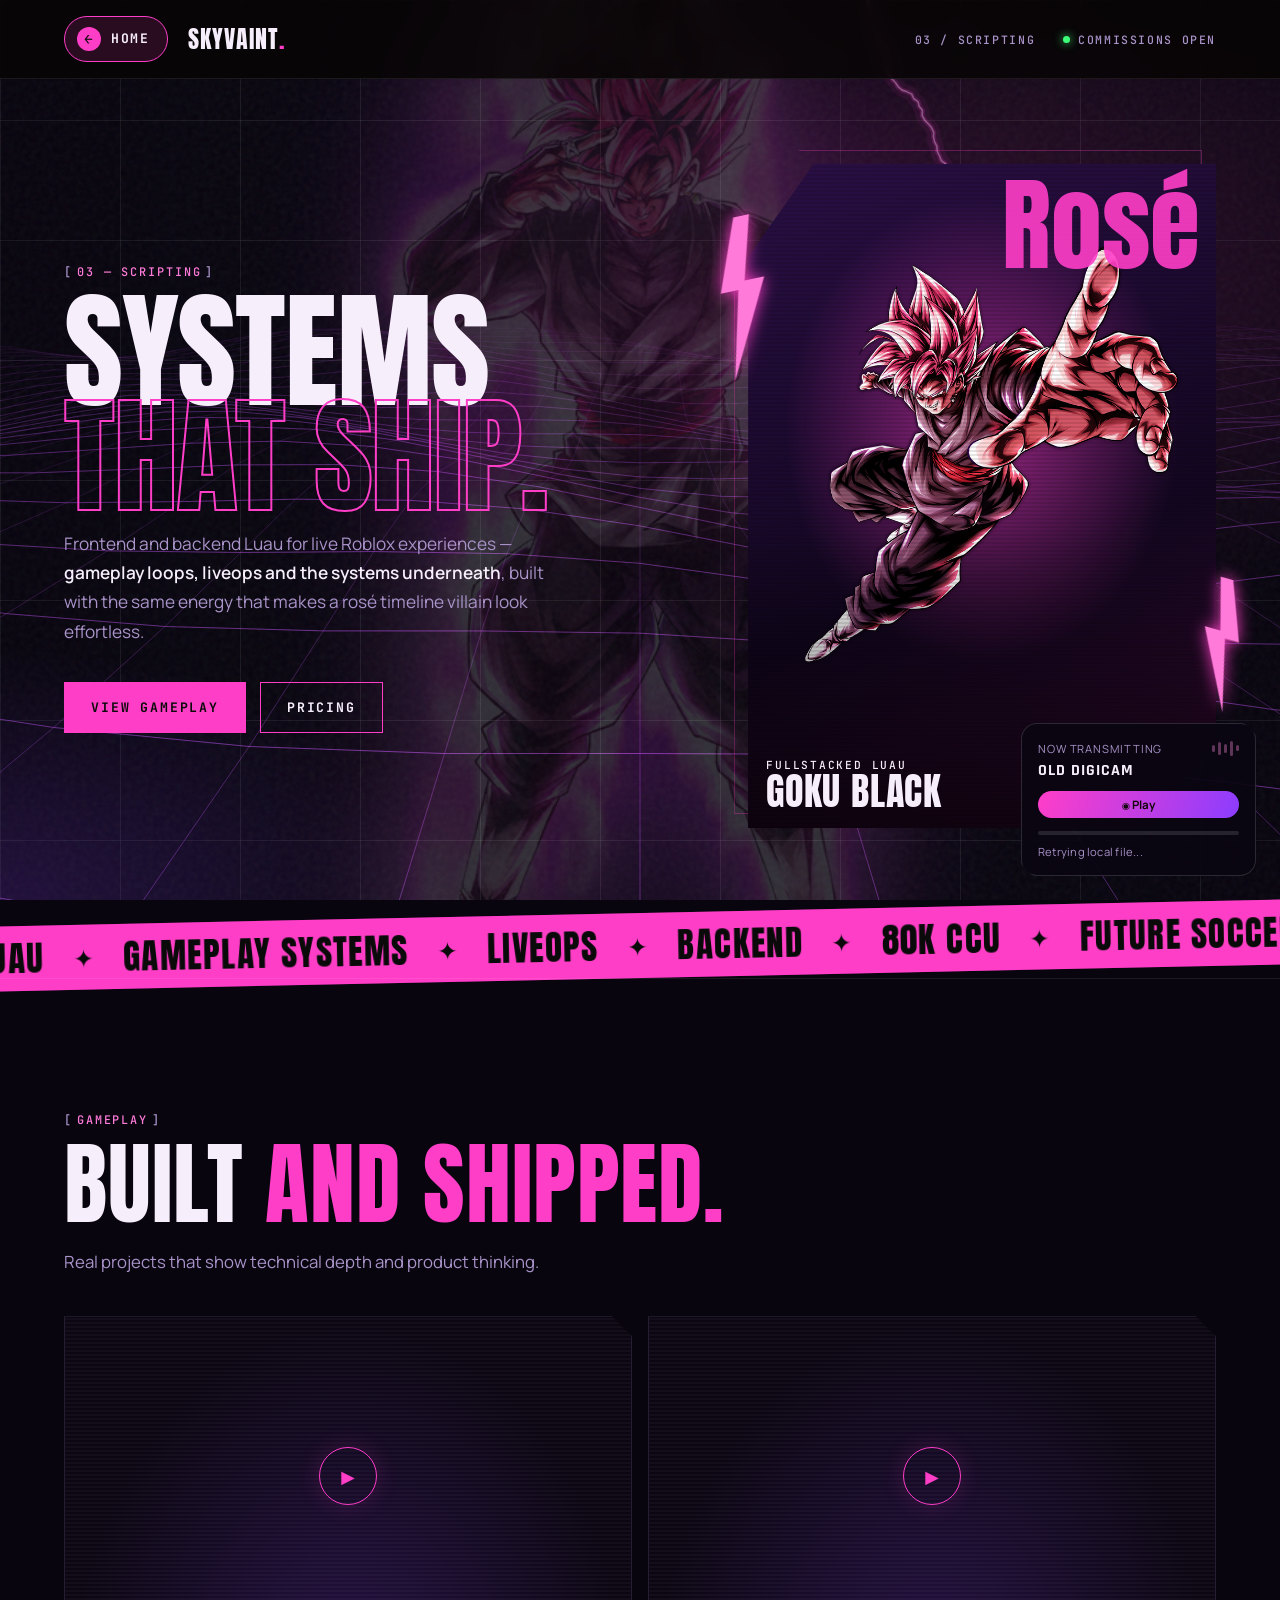
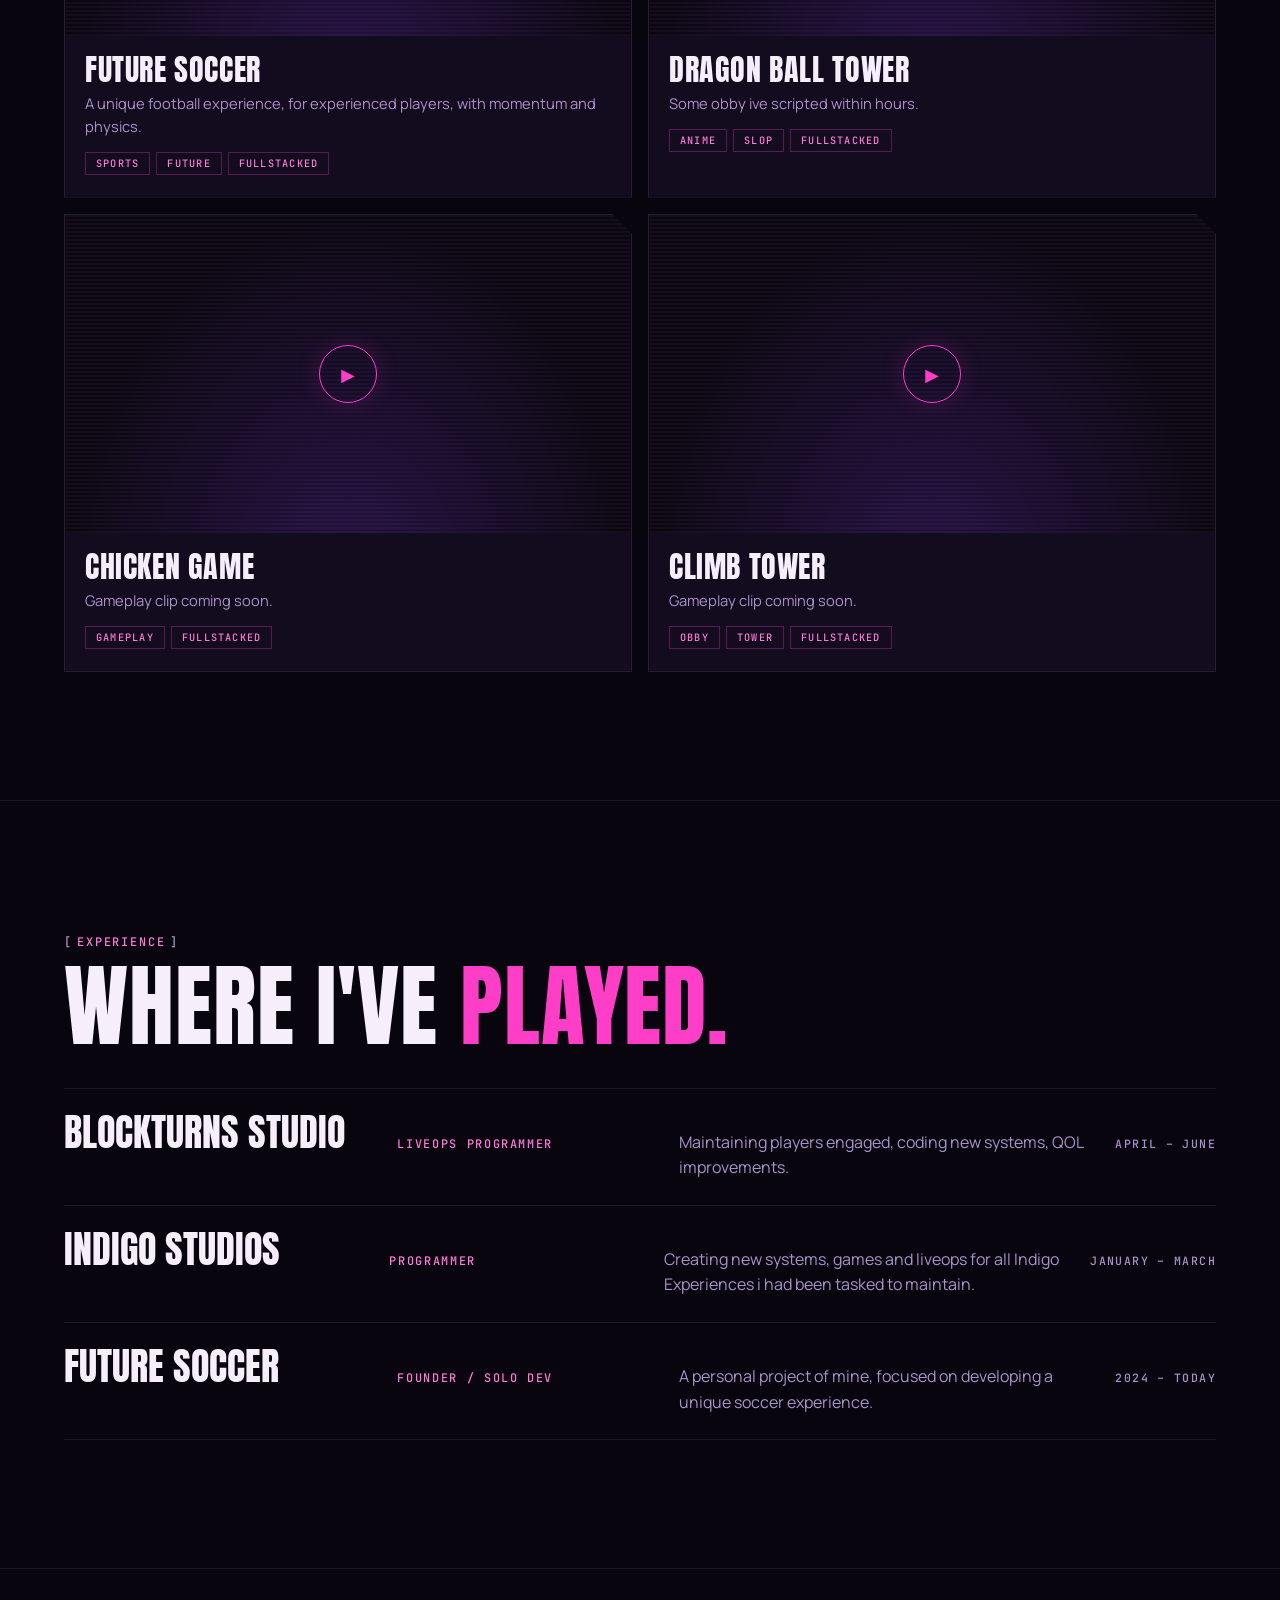
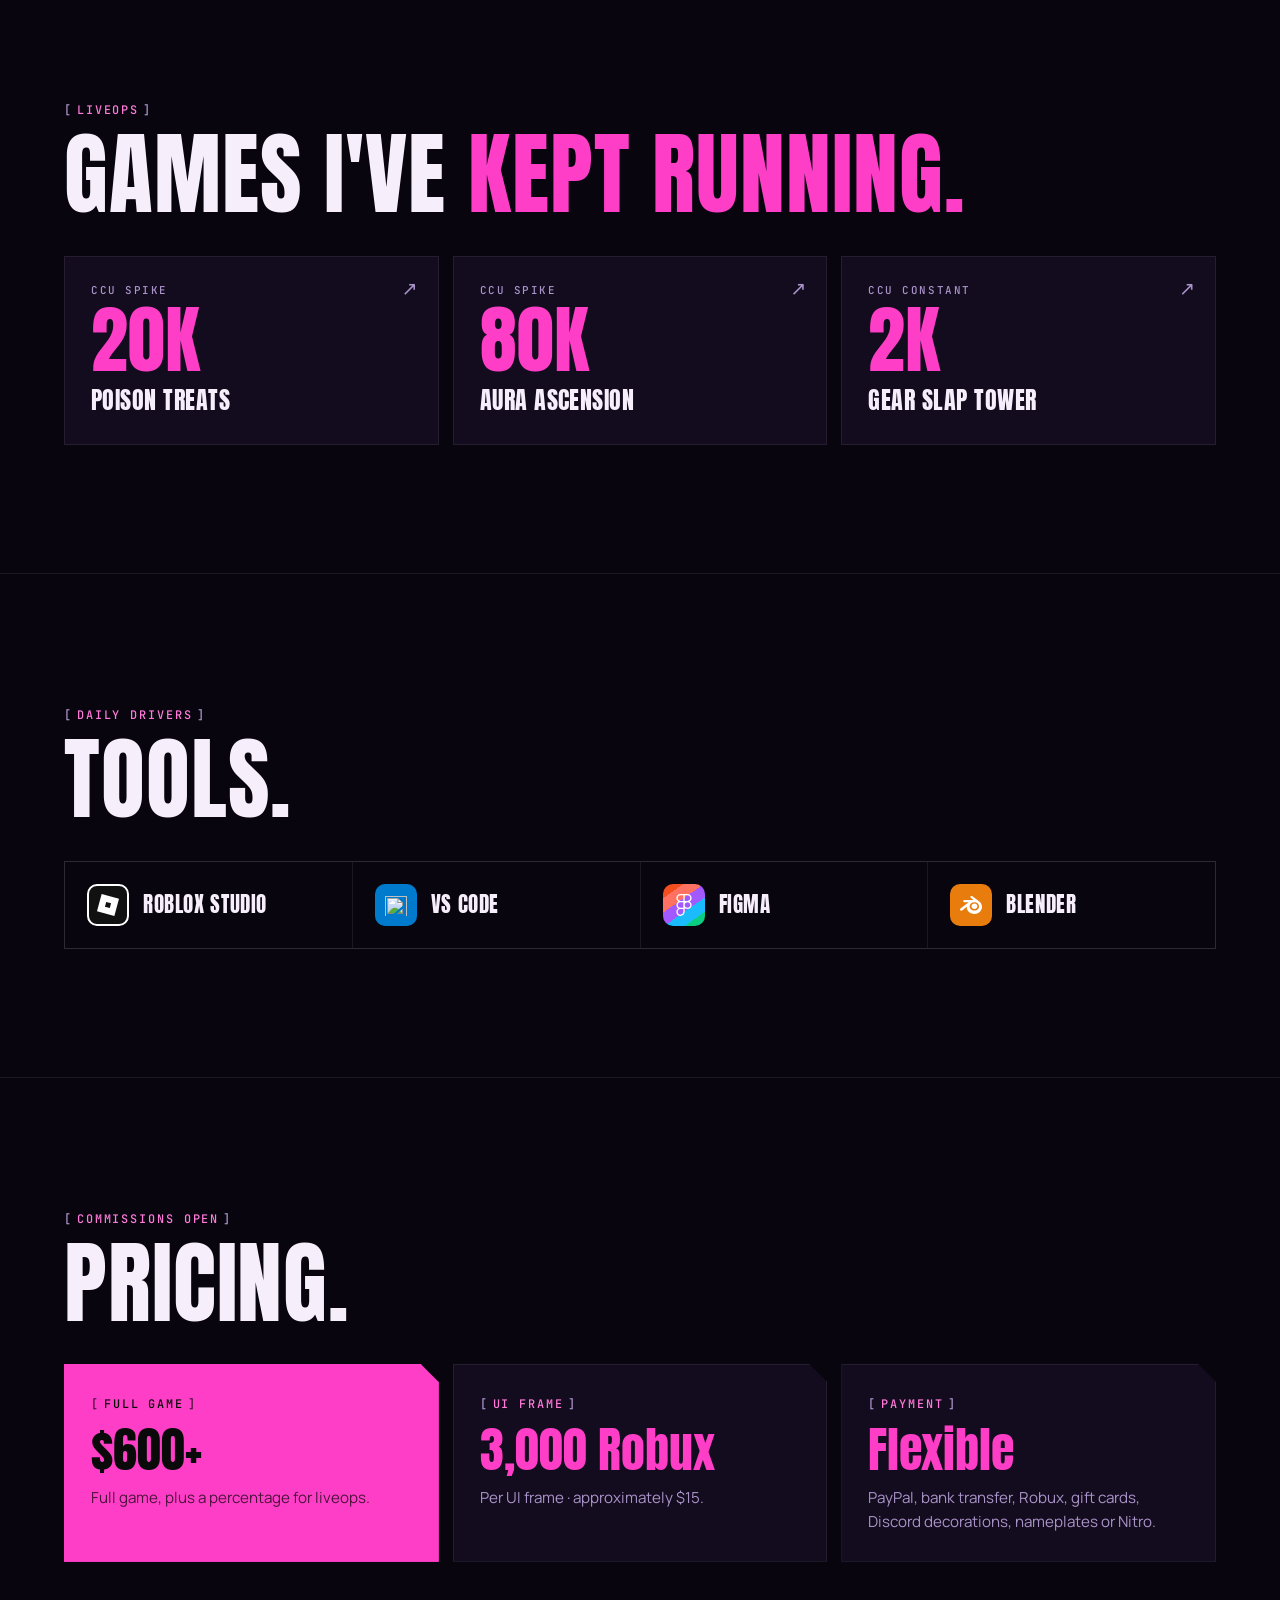
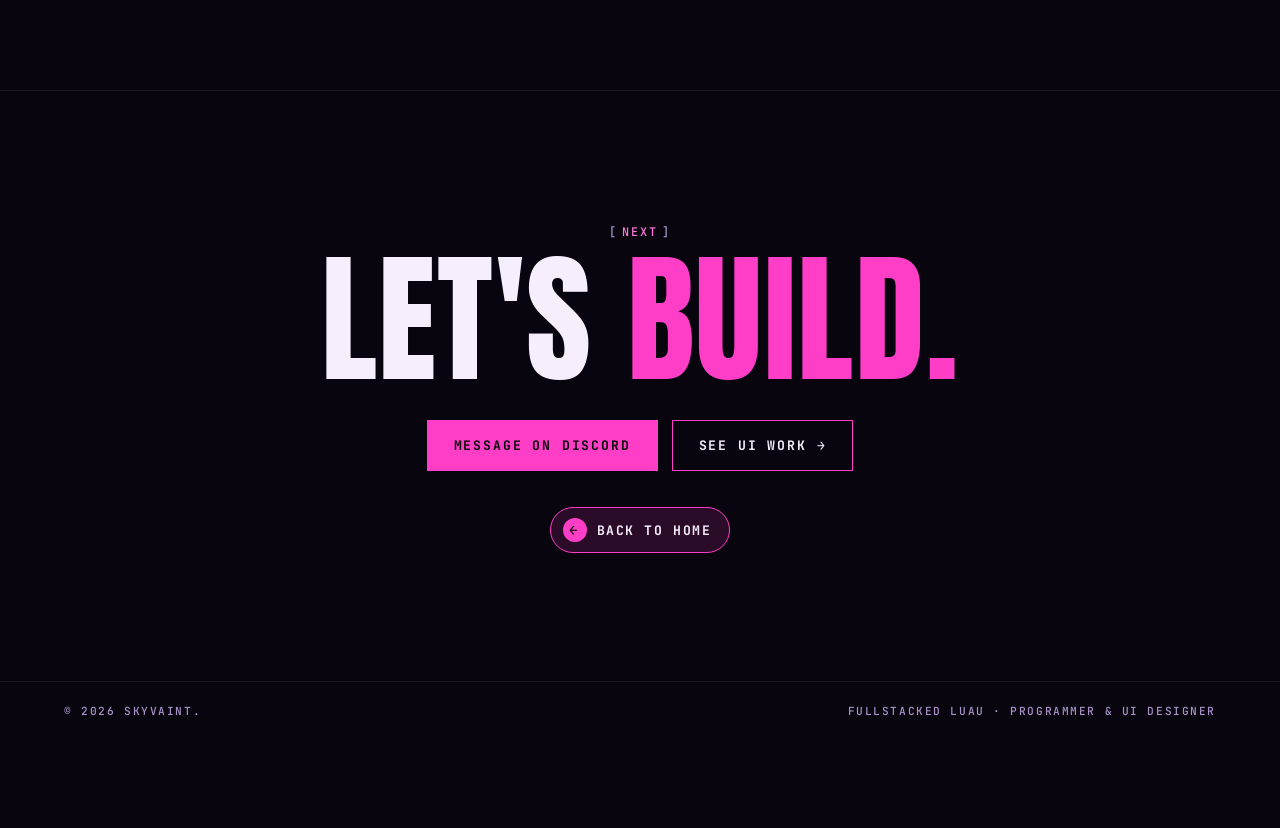
==== commit c494fe4a: "Potara dive for Scripting, deeper ball zoom, reactive 3D mesh, music off by default - Scripting link" ====
--- a/scripting.html
+++ b/scripting.html
@@ -40,13 +40,22 @@
     </g>
     <circle cx="50" cy="50" r="48" fill="none" stroke="#0a0a0a" stroke-width="3"/>
   </symbol>
+  <symbol id="potara" viewBox="0 0 100 100">
+    <circle cx="50" cy="15" r="9" fill="none" stroke="#f4cf55" stroke-width="5"/>
+    <path d="M50 24v14" stroke="#f4cf55" stroke-width="5" stroke-linecap="round"/>
+    <circle cx="50" cy="68" r="30" fill="url(#potara-gem)" stroke="#0b3d18" stroke-width="2"/>
+    <ellipse cx="40" cy="56" rx="8" ry="5" fill="#fff" opacity=".55" transform="rotate(-30 40 56)"/>
+  </symbol>
+  <radialGradient id="potara-gem" cx="50%" cy="50%" r="50%" fx="38%" fy="34%">
+    <stop offset="0" stop-color="#d6ffb0"/><stop offset=".45" stop-color="#3fd45a"/><stop offset="1" stop-color="#0b4f1e"/>
+  </radialGradient>
   <symbol id="bolt" viewBox="0 0 64 160">
     <path d="M38 0 10 72h18L6 160l50-96H36L54 0Z" fill="currentColor"/>
   </symbol>
 </svg>
 
 <div class="backdrop" aria-hidden="true"></div>
-<div class="mesh" aria-hidden="true"></div>
+<canvas id="mesh" aria-hidden="true"></canvas>
 
 <!-- Everything inside #page is swapped when navigating; the rest persists. -->
 <div id="page">
--- a/common.css
+++ b/common.css
@@ -130,6 +130,7 @@
 .soundwave i:nth-child(3) { animation-delay: -.6s; height: 9px; }
 .soundwave i:nth-child(4) { animation-delay: -.15s; height: 15px; }
 .soundwave i:nth-child(5) { animation-delay: -.45s; height: 6px; }
+.soundtrack:not(.is-playing) .soundwave i { animation-play-state: paused; opacity: .35; }
 @keyframes soundwave { to { transform: scaleY(.35); opacity: .45; } }
 .track-progress { height: 4px; margin: 13px 0 9px; border-radius: 99px; background: rgba(255, 255, 255, .12); cursor: pointer; overflow: hidden; }
 #track-progress-fill { display: block; height: 100%; width: 0; border-radius: inherit; background: var(--grad); }
--- a/site.css
+++ b/site.css
@@ -85,36 +85,15 @@
   opacity: .06;
   background-image: url("data:image/svg+xml,%3Csvg viewBox='0 0 180 180' xmlns='http://www.w3.org/2000/svg'%3E%3Cfilter id='n'%3E%3CfeTurbulence type='fractalNoise' baseFrequency='.9' numOctaves='3' stitchTiles='stitch'/%3E%3C/filter%3E%3Crect width='100%25' height='100%25' filter='url(%23n)'/%3E%3C/svg%3E");
 }
-/* Animated mesh: a tiled diamond lattice drifting diagonally. Only the
-   transform animates, so it stays on the compositor. */
-.mesh {
+/* Reactive 3D mesh (drawn by effects.js) */
+#mesh {
   position: fixed;
   inset: 0;
+  width: 100%;
+  height: 100%;
   z-index: -2;
-  overflow: hidden;
-  pointer-events: none;
-  -webkit-mask-image: radial-gradient(ellipse 85% 75% at 60% 35%, #000 20%, transparent 85%);
-  mask-image: radial-gradient(ellipse 85% 75% at 60% 35%, #000 20%, transparent 85%);
-}
-.mesh::before {
-  content: "";
-  position: absolute;
-  inset: -96px;
-  opacity: .24;
-  background-color: var(--mesh);
-  -webkit-mask: url("data:image/svg+xml,%3Csvg xmlns='http://www.w3.org/2000/svg' width='96' height='96'%3E%3Cpath d='M0 48 48 0 96 48 48 96Z M0 0 96 96 M96 0 0 96' fill='none' stroke='%23000' stroke-width='1'/%3E%3Ccircle cx='48' cy='48' r='1.6'/%3E%3Ccircle cx='0' cy='0' r='1.6'/%3E%3C/svg%3E") 0 0 / 96px 96px;
-  mask: url("data:image/svg+xml,%3Csvg xmlns='http://www.w3.org/2000/svg' width='96' height='96'%3E%3Cpath d='M0 48 48 0 96 48 48 96Z M0 0 96 96 M96 0 0 96' fill='none' stroke='%23000' stroke-width='1'/%3E%3Ccircle cx='48' cy='48' r='1.6'/%3E%3Ccircle cx='0' cy='0' r='1.6'/%3E%3C/svg%3E") 0 0 / 96px 96px;
-  animation: mesh-drift 9s linear infinite;
-  will-change: transform;
-}
-.mesh::after {
-  content: "";
-  position: absolute;
-  inset: 0;
-  background: repeating-linear-gradient(106deg, transparent 0 46px, var(--mesh) 47px 48px, transparent 49px 140px);
-  opacity: .07;
-}
-@keyframes mesh-drift { to { transform: translate(96px, 96px); } }
+  pointer-events: none;
+}
 
 #thunder {
   position: fixed;
@@ -293,7 +272,7 @@
 }
 .shot-card.is-scripting { --c1: #ff3ec8; --c2: #ff8fdd; background: rgba(255, 62, 200, .25); }
 .shot-card:focus-visible { outline: none; }
-.shot-card:focus-visible .shot-card-copy { text-decoration: underline; }
+.shot-card:focus-visible .shot-card-name { text-decoration: underline; }
 
 /* Rotating light running around the border */
 .shot-card-border { position: absolute; inset: 0; z-index: -1; overflow: hidden; }
@@ -414,30 +393,23 @@
   100% { transform: translateY(-220px) scale(.3); opacity: 0; }
 }
 
-/* Copy + ball */
-.shot-card-copy {
+/* Label + ball / potara */
+.shot-card-name {
   position: absolute;
   left: 20px;
-  right: 76px;
-  bottom: 16px;
+  bottom: 10px;
   z-index: 3;
-  display: flex;
-  flex-direction: column;
-  gap: 4px;
-}
-.shot-card-num { font: 500 .66rem var(--mono); letter-spacing: .16em; text-transform: uppercase; color: var(--c2); }
-.shot-card-name {
-  font: 400 clamp(2rem, 3.4vw, 2.8rem)/.95 var(--display);
+  font: 400 clamp(2.6rem, 4vw, 3.7rem)/1 var(--display);
+  white-space: nowrap;
   text-transform: uppercase;
   letter-spacing: .02em;
-  text-shadow: 0 2px 18px rgba(0, 0, 0, .8);
+  text-shadow: 0 2px 22px rgba(0, 0, 0, .85);
   transition: transform .3s cubic-bezier(.2, .8, .2, 1), color .3s ease;
 }
-.shot-card-desc { font-size: .8rem; color: rgba(255, 255, 255, .72); }
 .shot-card-ball {
   position: absolute;
-  right: 16px;
-  bottom: 16px;
+  right: 30px;
+  top: 14px;
   z-index: 3;
   width: 46px;
   height: 46px;
@@ -446,13 +418,22 @@
   transition: width .3s ease, height .3s ease;
 }
 @keyframes card-ball-spin { to { transform: rotate(360deg); } }
+.shot-card-potara {
+  width: 50px;
+  height: 50px;
+  transform-origin: 50% 15%;
+  filter: drop-shadow(0 0 10px rgba(80, 255, 120, .7));
+  animation: potara-swing 2.4s ease-in-out infinite;
+}
+@keyframes potara-swing { 0%, 100% { transform: rotate(-16deg); } 50% { transform: rotate(16deg); } }
 
 .shot-card:hover .shot-card-media img,
 .shot-card:focus-visible .shot-card-media img { filter: saturate(1.4) contrast(1.1) brightness(1.1); }
 .shot-card:hover .shot-card-name,
 .shot-card:focus-visible .shot-card-name { transform: translateX(6px); color: var(--c2); }
 .shot-card:hover .shot-card-ball,
-.shot-card:focus-visible .shot-card-ball { width: 56px; height: 56px; animation-duration: .9s; }
+.shot-card:focus-visible .shot-card-ball { width: 58px; height: 58px; animation-duration: .9s; }
+.shot-card:hover .shot-card-potara { animation-duration: .8s; }
 .shot-card:hover .shot-card-border::before { animation-duration: 1.4s; }
 
 /* ---------- Marquee ---------- */
@@ -759,7 +740,7 @@
 @media (prefers-reduced-motion: reduce) {
   html { scroll-behavior: auto; }
   .bolt, .marquee-track, .flash.is-on,
-  .shot-card *, .shot-card *::before, .mesh::before, .stats-banner::before,
+  .shot-card *, .shot-card *::before, .stats-banner::before,
   .goku-bg img, .goku-panel img, .video-play { animation: none !important; }
   .reveal { opacity: 1; transform: none; transition: none; }
 }
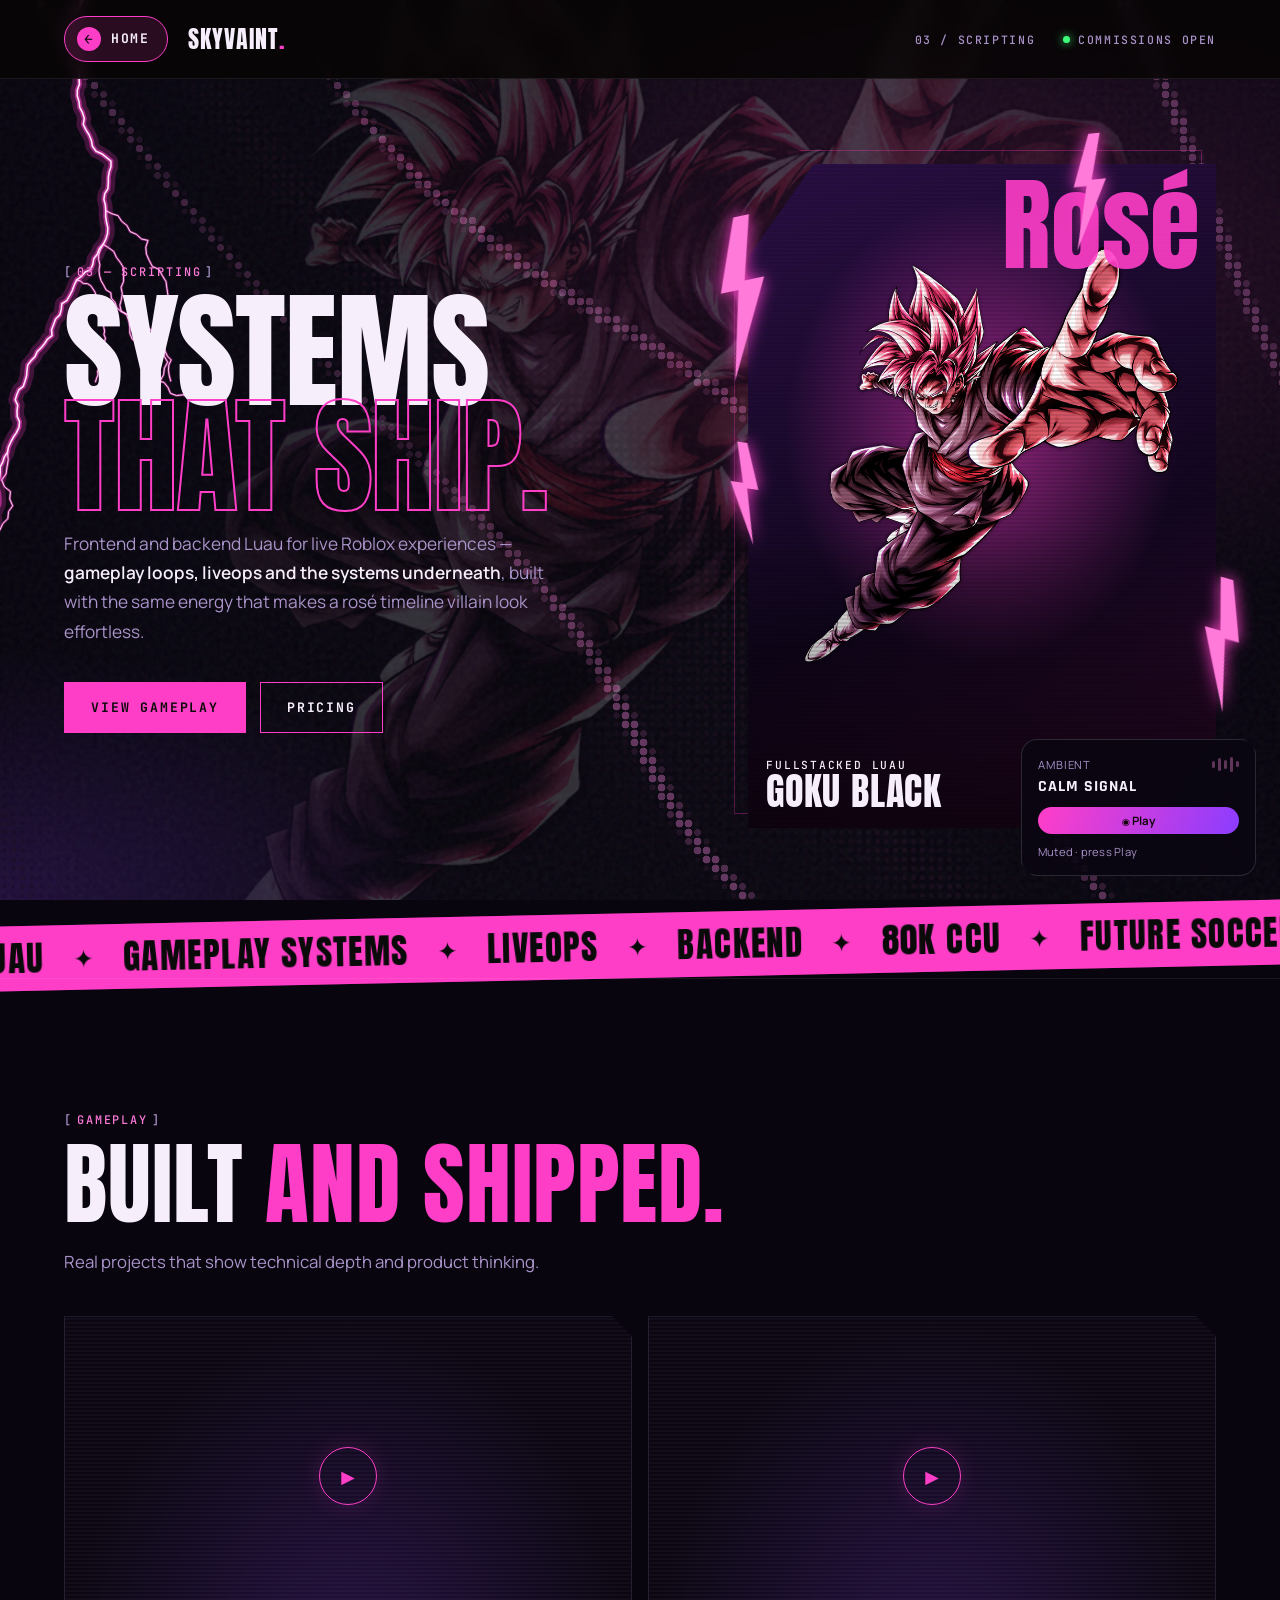
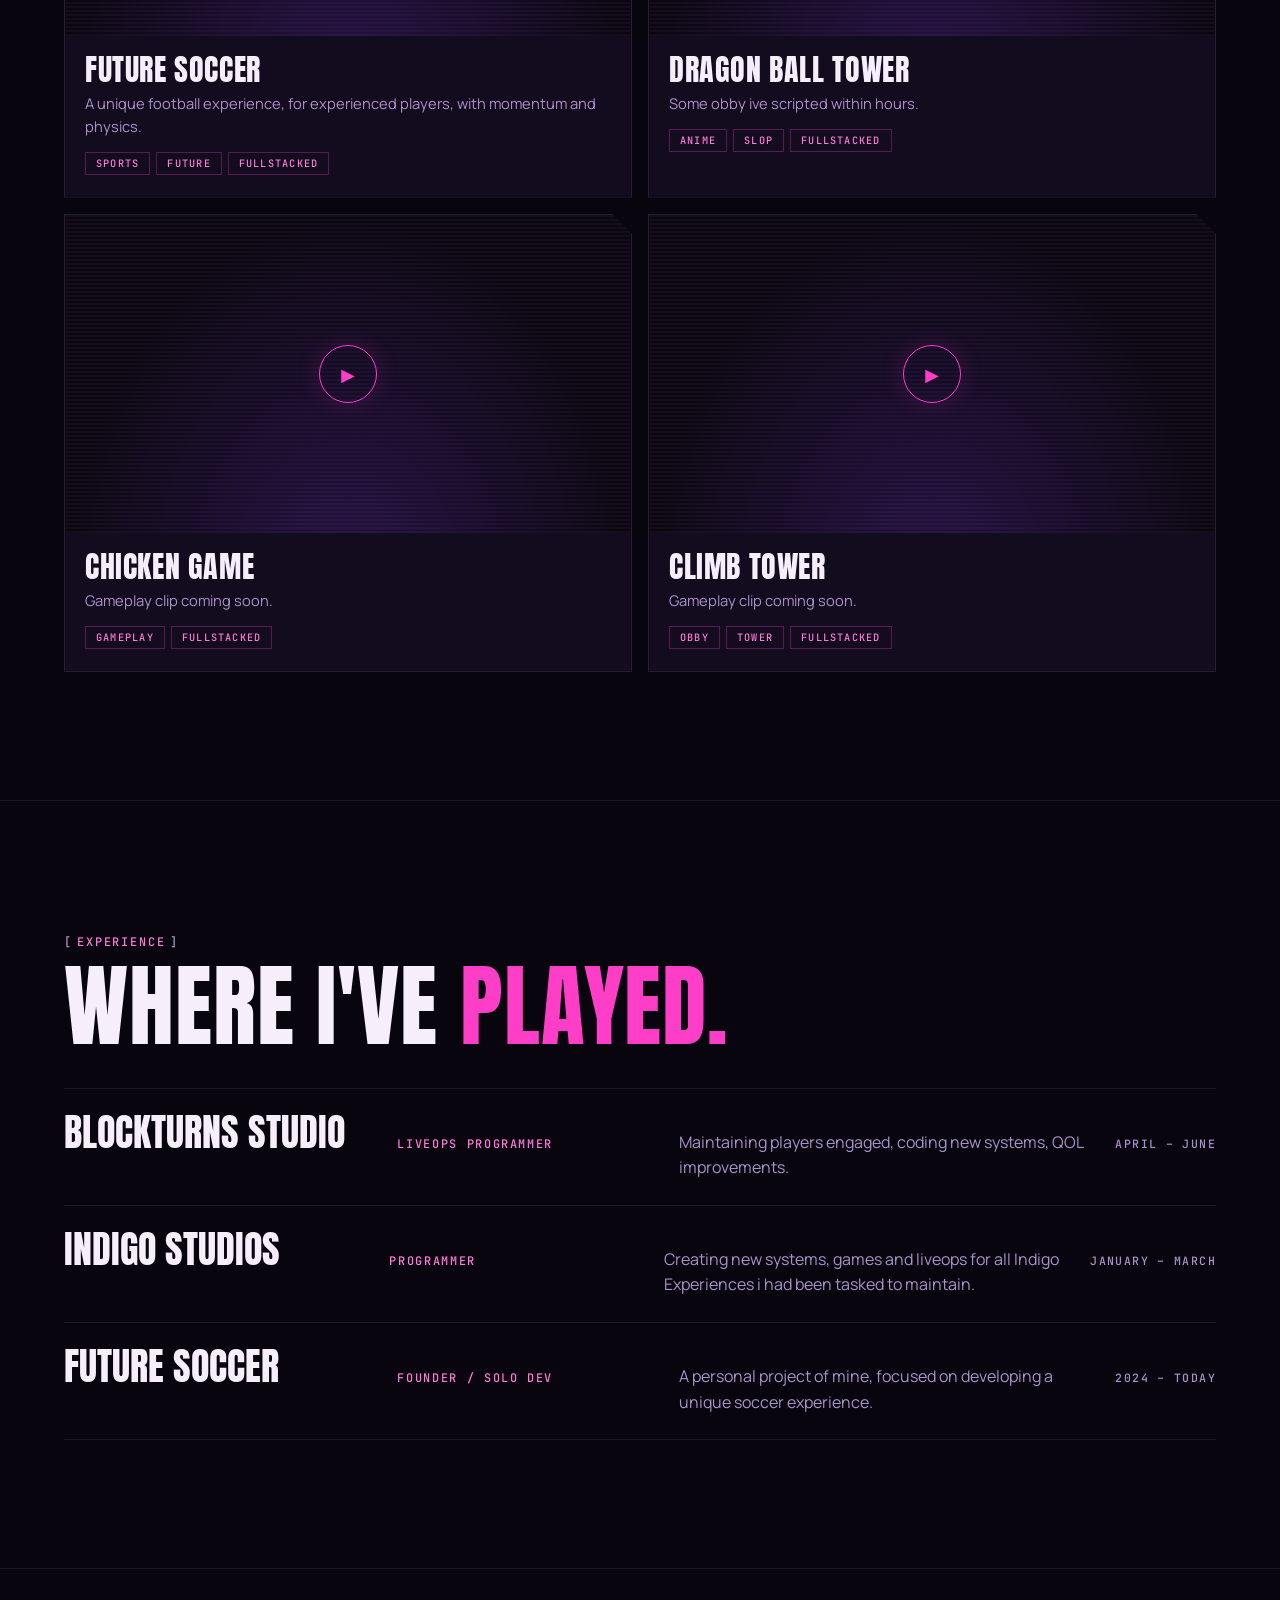
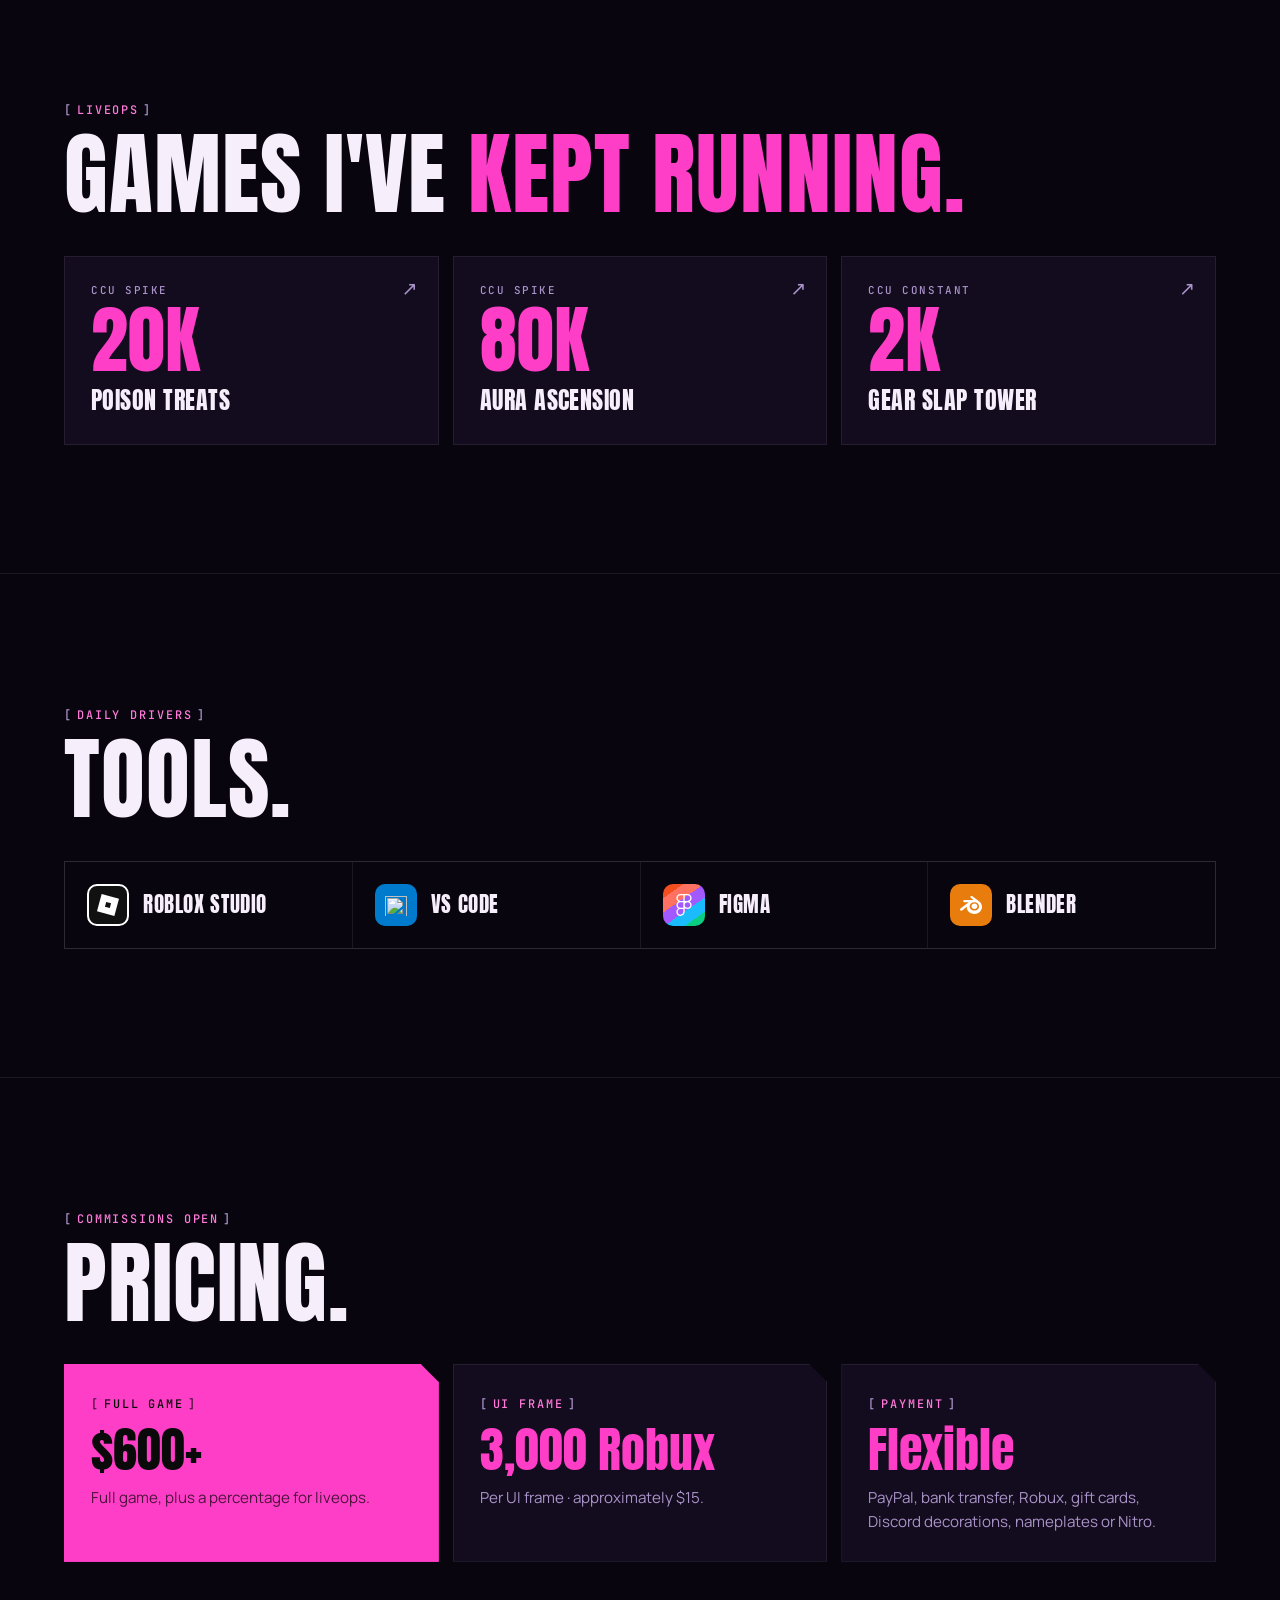
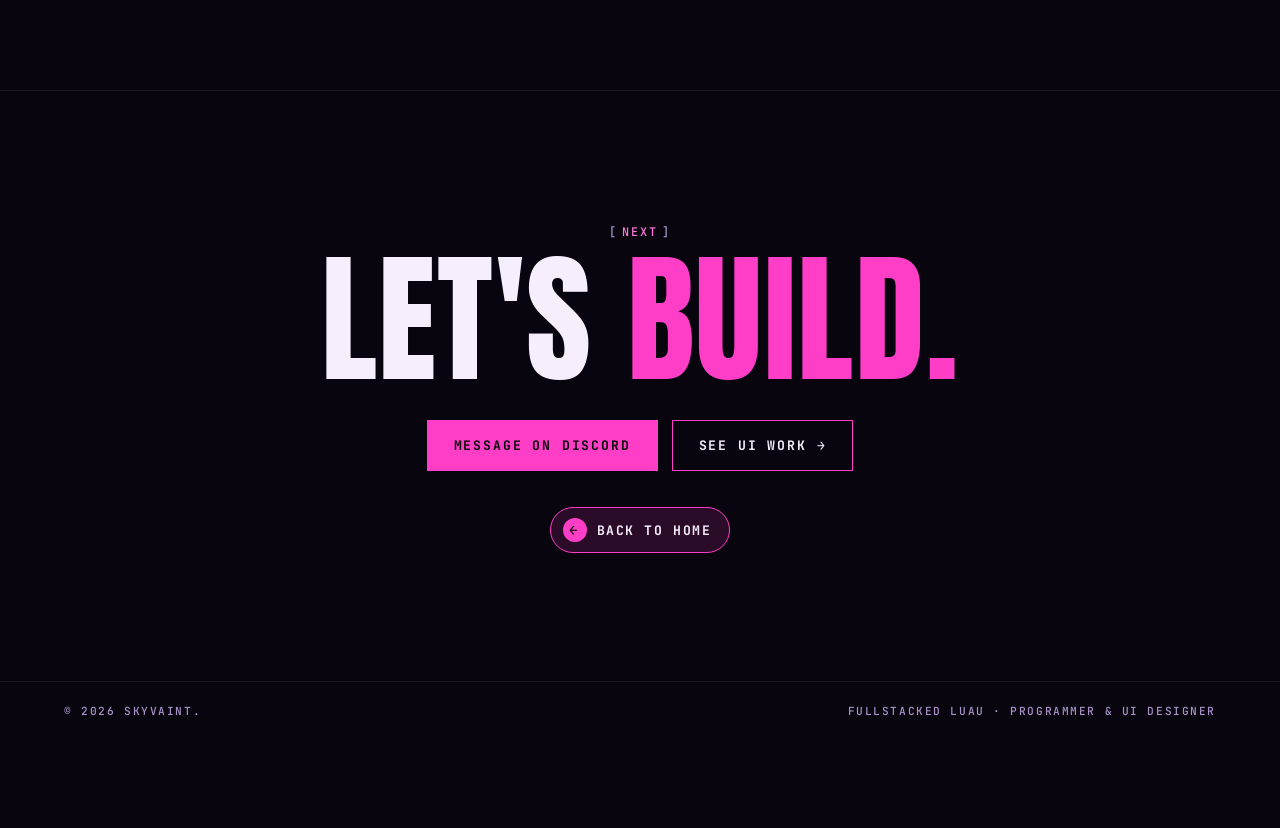
==== commit f1db1830: "Blue Lock / Dragon Ball icons, calm ambient soundtrack, storm of thunder - UI card and links dive th" ====
--- a/scripting.html
+++ b/scripting.html
@@ -40,15 +40,28 @@
     </g>
     <circle cx="50" cy="50" r="48" fill="none" stroke="#0a0a0a" stroke-width="3"/>
   </symbol>
-  <symbol id="potara" viewBox="0 0 100 100">
-    <circle cx="50" cy="15" r="9" fill="none" stroke="#f4cf55" stroke-width="5"/>
-    <path d="M50 24v14" stroke="#f4cf55" stroke-width="5" stroke-linecap="round"/>
-    <circle cx="50" cy="68" r="30" fill="url(#potara-gem)" stroke="#0b3d18" stroke-width="2"/>
-    <ellipse cx="40" cy="56" rx="8" ry="5" fill="#fff" opacity=".55" transform="rotate(-30 40 56)"/>
-  </symbol>
-  <radialGradient id="potara-gem" cx="50%" cy="50%" r="50%" fx="38%" fy="34%">
-    <stop offset="0" stop-color="#d6ffb0"/><stop offset=".45" stop-color="#3fd45a"/><stop offset="1" stop-color="#0b4f1e"/>
+  <linearGradient id="bl-body" x1="0" y1="0" x2="0" y2="1">
+    <stop offset="0" stop-color="#4f8bff"/><stop offset="1" stop-color="#0d2f9e"/>
+  </linearGradient>
+  <radialGradient id="db-gem" cx="50%" cy="50%" r="50%" fx="36%" fy="32%">
+    <stop offset="0" stop-color="#fff1b8"/><stop offset=".35" stop-color="#ffb21f"/><stop offset=".8" stop-color="#f07400"/><stop offset="1" stop-color="#b34700"/>
   </radialGradient>
+  <symbol id="bluelock" viewBox="0 0 100 100">
+    <path d="M31 44V31a19 19 0 0 1 38 0v13" fill="none" stroke="#8fb4ff" stroke-width="9" stroke-linecap="round"/>
+    <rect x="16" y="40" width="68" height="56" rx="11" fill="url(#bl-body)" stroke="#06164f" stroke-width="2.5"/>
+    <circle cx="50" cy="60" r="7" fill="#06164f"/>
+    <path d="M46 63h8l2 12H44Z" fill="#06164f"/>
+  </symbol>
+  <symbol id="dragonball" viewBox="0 0 100 100">
+    <circle cx="50" cy="50" r="46" fill="url(#db-gem)" stroke="#8a3600" stroke-width="2"/>
+    <g fill="#d81b1b">
+      <path d="M0-7 1.9-2.4 6.7-2.2 2.9.8 4.2 5.6 0 2.8-4.2 5.6-2.9.8-6.7-2.2-1.9-2.4Z" transform="translate(42 38)"/>
+      <path d="M0-7 1.9-2.4 6.7-2.2 2.9.8 4.2 5.6 0 2.8-4.2 5.6-2.9.8-6.7-2.2-1.9-2.4Z" transform="translate(60 42)"/>
+      <path d="M0-7 1.9-2.4 6.7-2.2 2.9.8 4.2 5.6 0 2.8-4.2 5.6-2.9.8-6.7-2.2-1.9-2.4Z" transform="translate(40 57)"/>
+      <path d="M0-7 1.9-2.4 6.7-2.2 2.9.8 4.2 5.6 0 2.8-4.2 5.6-2.9.8-6.7-2.2-1.9-2.4Z" transform="translate(58 61)"/>
+    </g>
+    <ellipse cx="34" cy="26" rx="11" ry="6" fill="#fff" opacity=".6" transform="rotate(-35 34 26)"/>
+  </symbol>
   <symbol id="bolt" viewBox="0 0 64 160">
     <path d="M38 0 10 72h18L6 160l50-96H36L54 0Z" fill="currentColor"/>
   </symbol>
@@ -96,6 +109,8 @@
         <span class="barou-panel-tag">Fullstacked Luau<b>Goku Black</b></span>
         <svg class="bolt bolt-a" viewBox="0 0 64 160"><use href="#bolt"/></svg>
         <svg class="bolt bolt-b" viewBox="0 0 64 160"><use href="#bolt"/></svg>
+        <svg class="bolt bolt-c" viewBox="0 0 64 160"><use href="#bolt"/></svg>
+        <svg class="bolt bolt-d" viewBox="0 0 64 160"><use href="#bolt"/></svg>
       </div>
     </section>
 
@@ -204,7 +219,7 @@
       <h2 class="section-title reveal">Let's <em>build.</em></h2>
       <div class="cta-actions">
         <a href="https://discord.com/users/1367774975045406801" target="_blank" rel="noreferrer" class="btn btn-solid">Message on Discord</a>
-        <a href="ui.html" class="btn btn-line" data-shot data-shot-color="#070505">See UI work →</a>
+        <a href="ui.html" class="btn btn-line" data-shot data-shot-icon="bluelock" data-shot-color="#070505">See UI work →</a>
       </div>
       <div class="cta-actions">
         <a href="index.html" class="home-return" data-shot data-shot-color="#070505"><span class="home-return-icon" aria-hidden="true">←</span>Back to home</a>
@@ -222,13 +237,11 @@
 <canvas id="thunder" aria-hidden="true"></canvas>
 <div class="flash" aria-hidden="true"></div>
 
-<aside class="soundtrack" aria-label="Soundtrack player">
-  <div class="soundtrack-heading"><span class="soundtrack-label">Now transmitting</span><span class="soundwave" aria-hidden="true"><i></i><i></i><i></i><i></i><i></i></span></div>
-  <strong id="track-name">Old Digicam</strong>
-  <div class="soundtrack-controls"><button id="soundtrack-toggle" type="button" aria-label="Play soundtrack">Play</button></div>
-  <div class="track-progress" role="slider" aria-label="Track progress" tabindex="0"><span id="track-progress-fill"></span></div>
-  <span id="track-status">Paused</span>
-  <audio id="soundtrack-audio" preload="metadata"></audio>
+<aside class="soundtrack" aria-label="Ambient soundtrack">
+  <div class="soundtrack-heading"><span class="soundtrack-label">Ambient</span><span class="soundwave" aria-hidden="true"><i></i><i></i><i></i><i></i><i></i></span></div>
+  <strong id="track-name">Calm signal</strong>
+  <div class="soundtrack-controls"><button id="soundtrack-toggle" type="button" aria-label="Play ambient soundtrack">Play</button></div>
+  <span id="track-status">Muted · press Play</span>
 </aside>
 
 <script src="common.js"></script>
--- a/common.css
+++ b/common.css
@@ -132,10 +132,7 @@
 .soundwave i:nth-child(5) { animation-delay: -.45s; height: 6px; }
 .soundtrack:not(.is-playing) .soundwave i { animation-play-state: paused; opacity: .35; }
 @keyframes soundwave { to { transform: scaleY(.35); opacity: .45; } }
-.track-progress { height: 4px; margin: 13px 0 9px; border-radius: 99px; background: rgba(255, 255, 255, .12); cursor: pointer; overflow: hidden; }
-#track-progress-fill { display: block; height: 100%; width: 0; border-radius: inherit; background: var(--grad); }
-.track-progress:focus-visible { outline: 1px solid var(--accent-soft); outline-offset: 4px; }
-#track-status { margin-top: 9px; letter-spacing: .02em; text-transform: none; }
+#track-status { margin-top: 10px; letter-spacing: .02em; text-transform: none; }
 
 @media (max-width: 600px) {
   .soundtrack { right: 12px; bottom: 12px; width: 180px; padding: 12px; }
--- a/site.css
+++ b/site.css
@@ -18,7 +18,8 @@
 
   --glow-1: rgba(200, 0, 0, .22);
   --glow-2: rgba(120, 0, 0, .25);
-  --mesh: rgba(255, 40, 40, .5);
+  --dots-dim: rgb(140, 32, 38);
+  --dots-hot: rgb(232, 98, 88);
   --bolt-glow: #ff1f1f;
   --bolt-core: #ffe2dc;
   --flash: rgba(255, 40, 40, .28);
@@ -44,7 +45,8 @@
   --player-bg: rgba(10, 6, 18, .92);
   --glow-1: rgba(255, 62, 200, .16);
   --glow-2: rgba(139, 61, 255, .22);
-  --mesh: rgba(200, 90, 255, .5);
+  --dots-dim: rgb(96, 40, 124);
+  --dots-hot: rgb(214, 118, 200);
   --bolt-glow: #ff3ec8;
   --bolt-core: #ffe6fa;
   --flash: rgba(255, 62, 200, .26);
@@ -74,8 +76,6 @@
   background:
     radial-gradient(ellipse 70% 55% at 78% 30%, var(--glow-1), transparent 70%),
     radial-gradient(ellipse 50% 40% at 0% 100%, var(--glow-2), transparent 70%),
-    linear-gradient(var(--line) 1px, transparent 1px) 0 0 / 100% 120px,
-    linear-gradient(90deg, var(--line) 1px, transparent 1px) 0 0 / 120px 100%,
     var(--bg);
 }
 .backdrop::after {
@@ -85,7 +85,7 @@
   opacity: .06;
   background-image: url("data:image/svg+xml,%3Csvg viewBox='0 0 180 180' xmlns='http://www.w3.org/2000/svg'%3E%3Cfilter id='n'%3E%3CfeTurbulence type='fractalNoise' baseFrequency='.9' numOctaves='3' stitchTiles='stitch'/%3E%3C/filter%3E%3Crect width='100%25' height='100%25' filter='url(%23n)'/%3E%3C/svg%3E");
 }
-/* Reactive 3D mesh (drawn by effects.js) */
+/* Dot-matrix silk background (WebGL, drawn by effects.js) */
 #mesh {
   position: fixed;
   inset: 0;
@@ -245,11 +245,13 @@
   width: 64px;
   color: var(--red-hot);
   filter: drop-shadow(0 0 8px var(--bolt-glow));
-  animation: bolt-flicker 3.6s steps(1) infinite;
+  animation: bolt-flicker 2.8s steps(1) infinite;
   pointer-events: none;
 }
 .bolt-a { top: 8%; left: -36px; transform: rotate(-12deg); }
 .bolt-b { bottom: 18%; right: -30px; width: 52px; transform: rotate(16deg) scaleX(-1); animation-delay: -1.7s; }
+.bolt-c { top: 42%; left: -24px; width: 40px; transform: rotate(8deg) scaleX(-1); animation-delay: -.9s; animation-duration: 2.4s; }
+.bolt-d { top: -30px; right: 22%; width: 46px; transform: rotate(-6deg); animation-delay: -2.6s; animation-duration: 2.9s; }
 @keyframes bolt-flicker { 0%, 100% { opacity: .15; } 6% { opacity: 1; } 9% { opacity: .2; } 12% { opacity: 1; } 30% { opacity: .35; } }
 
 /* ---------- Choose-your-shot banner cards ---------- */
@@ -362,10 +364,12 @@
   filter: drop-shadow(0 0 6px rgba(255, 40, 40, .95));
   opacity: 0;
   pointer-events: none;
-  animation: card-bolt 3.2s steps(1) infinite;
+  animation: card-bolt 2.4s steps(1) infinite;
 }
 .bolt-1 { top: -6px; right: 30%; transform: rotate(14deg); }
 .bolt-2 { top: 10px; right: 8%; width: 24px; transform: rotate(-18deg) scaleX(-1); animation-delay: -1.3s; }
+.bolt-3 { top: 30%; left: 40%; width: 28px; transform: rotate(24deg); animation-delay: -2.1s; animation-duration: 2.3s; }
+.is-scripting .shot-card-bolt { color: #ff7ad9; filter: drop-shadow(0 0 6px rgba(255, 62, 200, .95)); }
 @keyframes card-bolt { 0%, 100% { opacity: 0; } 4% { opacity: 1; } 7% { opacity: .1; } 10% { opacity: 1; } 16% { opacity: 0; } }
 
 /* Scripting card: rising ki sparks */
@@ -393,18 +397,34 @@
   100% { transform: translateY(-220px) scale(.3); opacity: 0; }
 }
 
-/* Label + ball / potara */
+/* Label + icon */
 .shot-card-name {
   position: absolute;
-  left: 20px;
-  bottom: 10px;
+  left: 22px;
+  bottom: 16px;
   z-index: 3;
-  font: 400 clamp(2.6rem, 4vw, 3.7rem)/1 var(--display);
+  padding-right: .12em;
+  font: 400 clamp(2.5rem, 3.7vw, 3.4rem)/.9 var(--display);
+  text-transform: uppercase;
+  letter-spacing: .05em;
   white-space: nowrap;
-  text-transform: uppercase;
-  letter-spacing: .02em;
-  text-shadow: 0 2px 22px rgba(0, 0, 0, .85);
-  transition: transform .3s cubic-bezier(.2, .8, .2, 1), color .3s ease;
+  color: transparent;
+  background: linear-gradient(180deg, #fff 35%, var(--c2));
+  -webkit-background-clip: text;
+  background-clip: text;
+  filter: drop-shadow(0 3px 0 rgba(0, 0, 0, .55)) drop-shadow(0 0 16px color-mix(in srgb, var(--c1) 70%, transparent));
+  transform: skewX(-9deg);
+  transition: transform .3s cubic-bezier(.2, .8, .2, 1);
+}
+.shot-card-name::after {
+  content: "";
+  display: block;
+  height: 4px;
+  width: 38%;
+  margin-top: 8px;
+  background: var(--c1);
+  box-shadow: 0 0 12px var(--c1);
+  transition: width .35s cubic-bezier(.2, .8, .2, 1);
 }
 .shot-card-ball {
   position: absolute;
@@ -418,22 +438,24 @@
   transition: width .3s ease, height .3s ease;
 }
 @keyframes card-ball-spin { to { transform: rotate(360deg); } }
-.shot-card-potara {
-  width: 50px;
-  height: 50px;
-  transform-origin: 50% 15%;
-  filter: drop-shadow(0 0 10px rgba(80, 255, 120, .7));
-  animation: potara-swing 2.4s ease-in-out infinite;
-}
-@keyframes potara-swing { 0%, 100% { transform: rotate(-16deg); } 50% { transform: rotate(16deg); } }
+.shot-card-icon {
+  width: 52px;
+  height: 52px;
+  animation: icon-float 2.6s ease-in-out infinite;
+}
+.is-ui .shot-card-icon { filter: drop-shadow(0 0 12px rgba(70, 130, 255, .85)); }
+.is-scripting .shot-card-icon { filter: drop-shadow(0 0 12px rgba(255, 160, 30, .85)); }
+@keyframes icon-float { 0%, 100% { transform: translateY(-3px); } 50% { transform: translateY(3px); } }
 
 .shot-card:hover .shot-card-media img,
 .shot-card:focus-visible .shot-card-media img { filter: saturate(1.4) contrast(1.1) brightness(1.1); }
 .shot-card:hover .shot-card-name,
-.shot-card:focus-visible .shot-card-name { transform: translateX(6px); color: var(--c2); }
+.shot-card:focus-visible .shot-card-name { transform: skewX(-9deg) translateX(6px); }
+.shot-card:hover .shot-card-name::after,
+.shot-card:focus-visible .shot-card-name::after { width: 100%; }
 .shot-card:hover .shot-card-ball,
 .shot-card:focus-visible .shot-card-ball { width: 58px; height: 58px; animation-duration: .9s; }
-.shot-card:hover .shot-card-potara { animation-duration: .8s; }
+.shot-card:hover .shot-card-icon { animation-duration: 1.2s; }
 .shot-card:hover .shot-card-border::before { animation-duration: 1.4s; }
 
 /* ---------- Marquee ---------- */
@@ -719,9 +741,9 @@
   .timeline-row { grid-template-columns: 1fr auto; gap: 6px 16px; }
   .timeline-row p { grid-column: 1 / -1; }
   .topbar-meta .hide-sm { display: none; }
-  .backdrop { background-size: auto, auto, 100% 80px, 80px 100%, auto; }
 }
 @media (max-width: 600px) {
+  .bolt-c, .bolt-d { display: none; }
   .shot-buttons { grid-template-columns: 1fr; }
   .shot-card { height: 180px; }
   .video-grid { grid-template-columns: 1fr; }
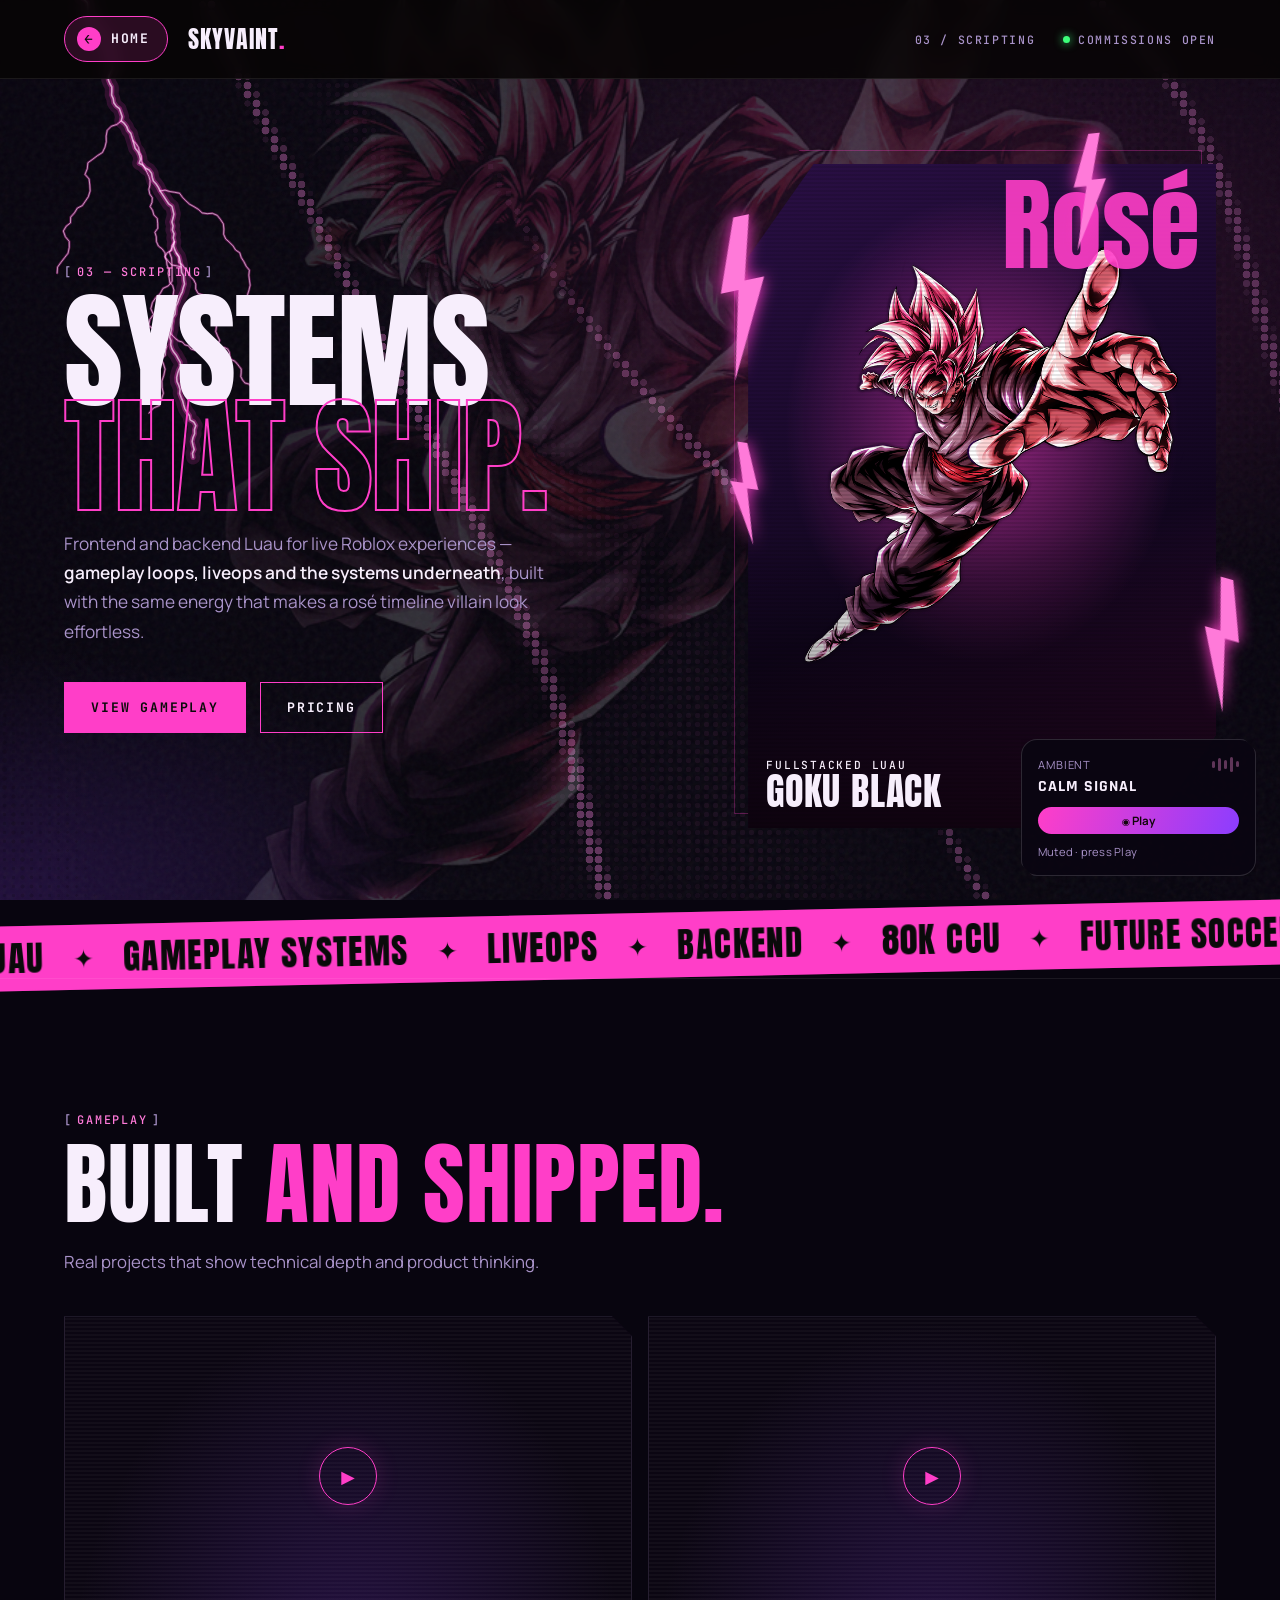
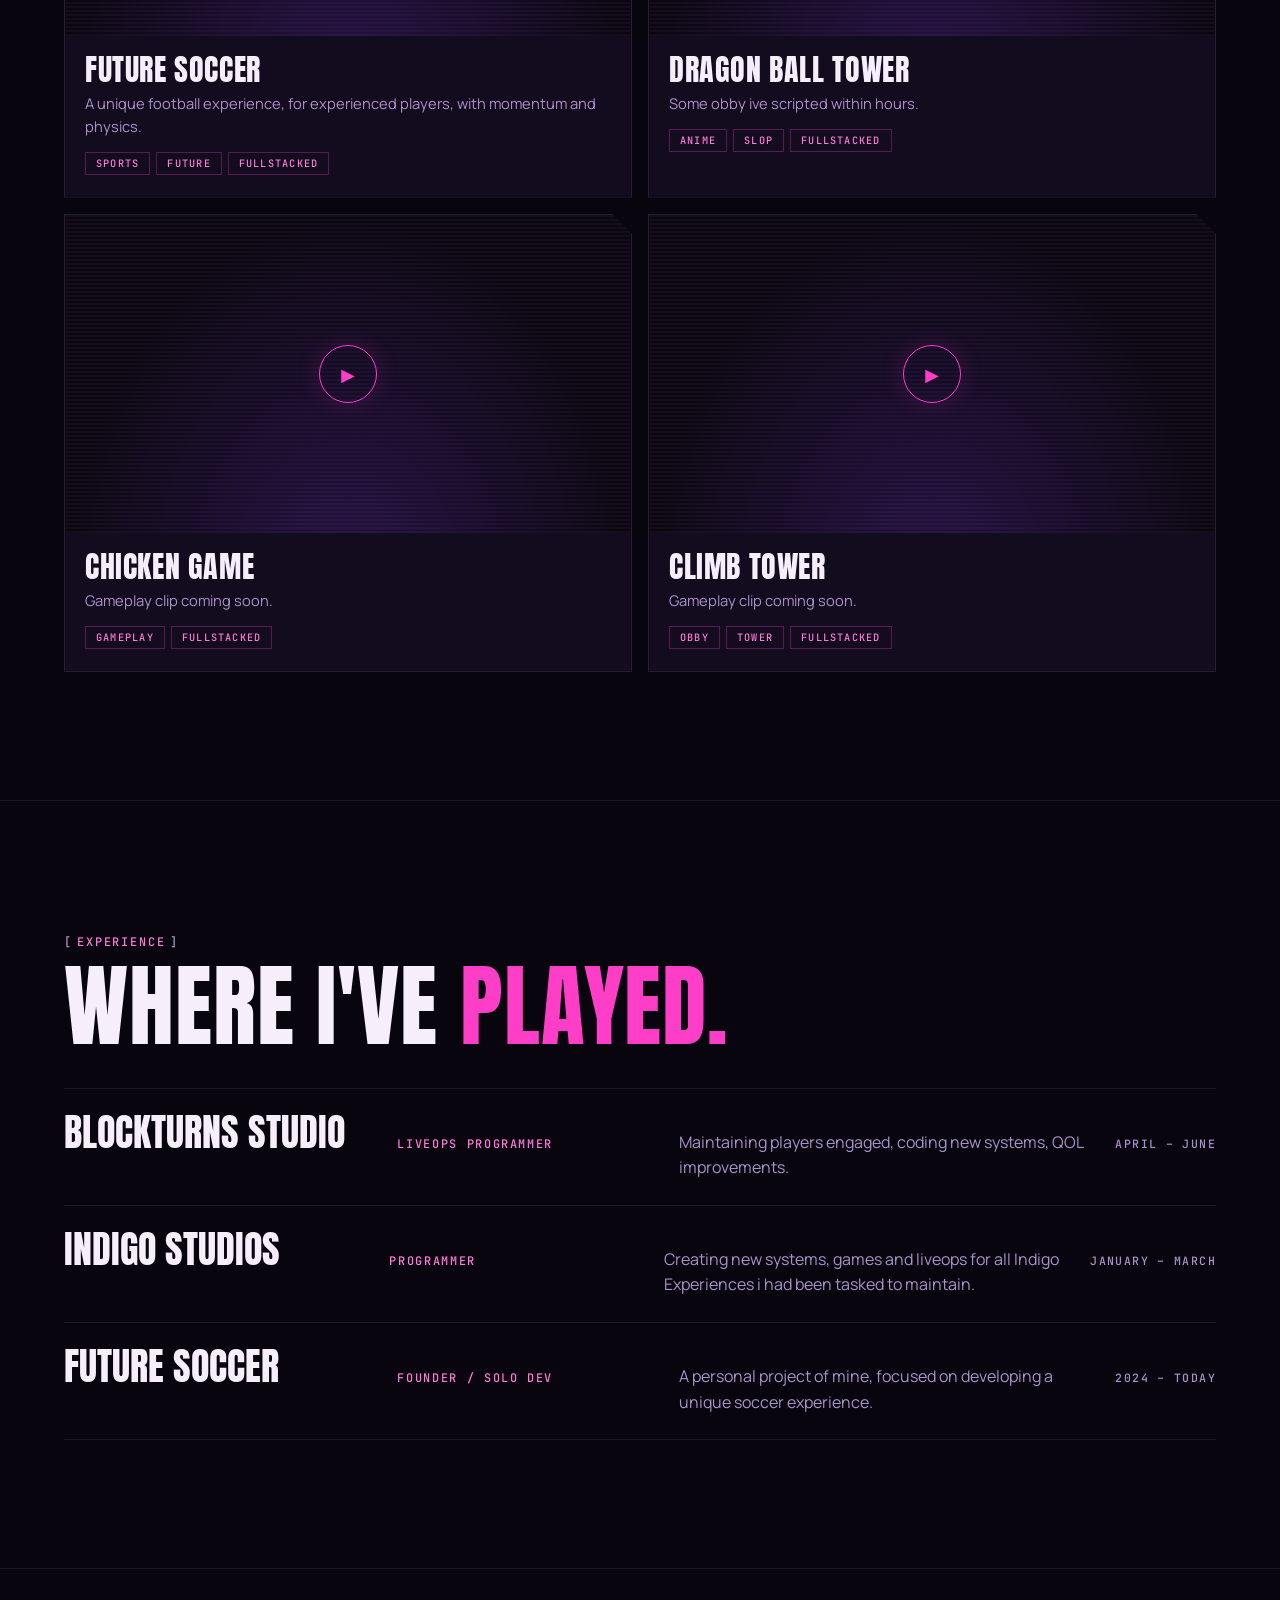
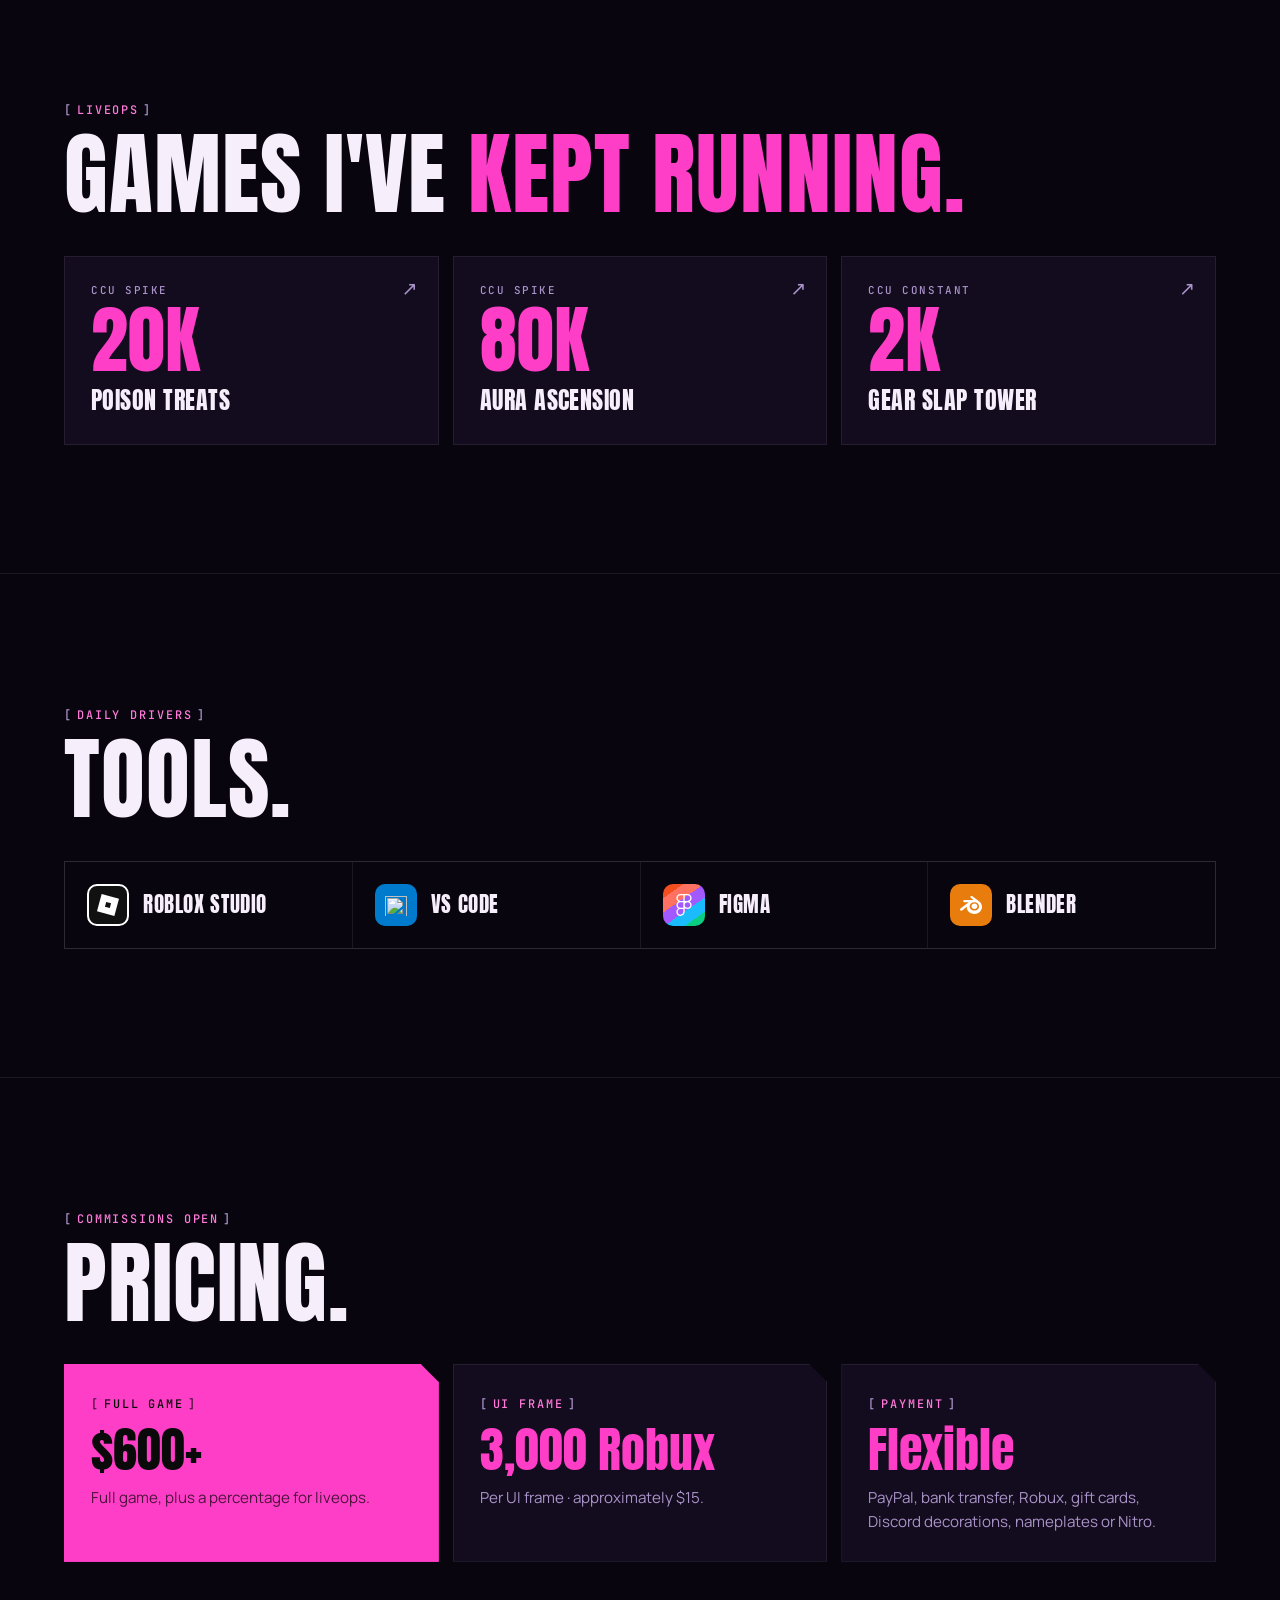
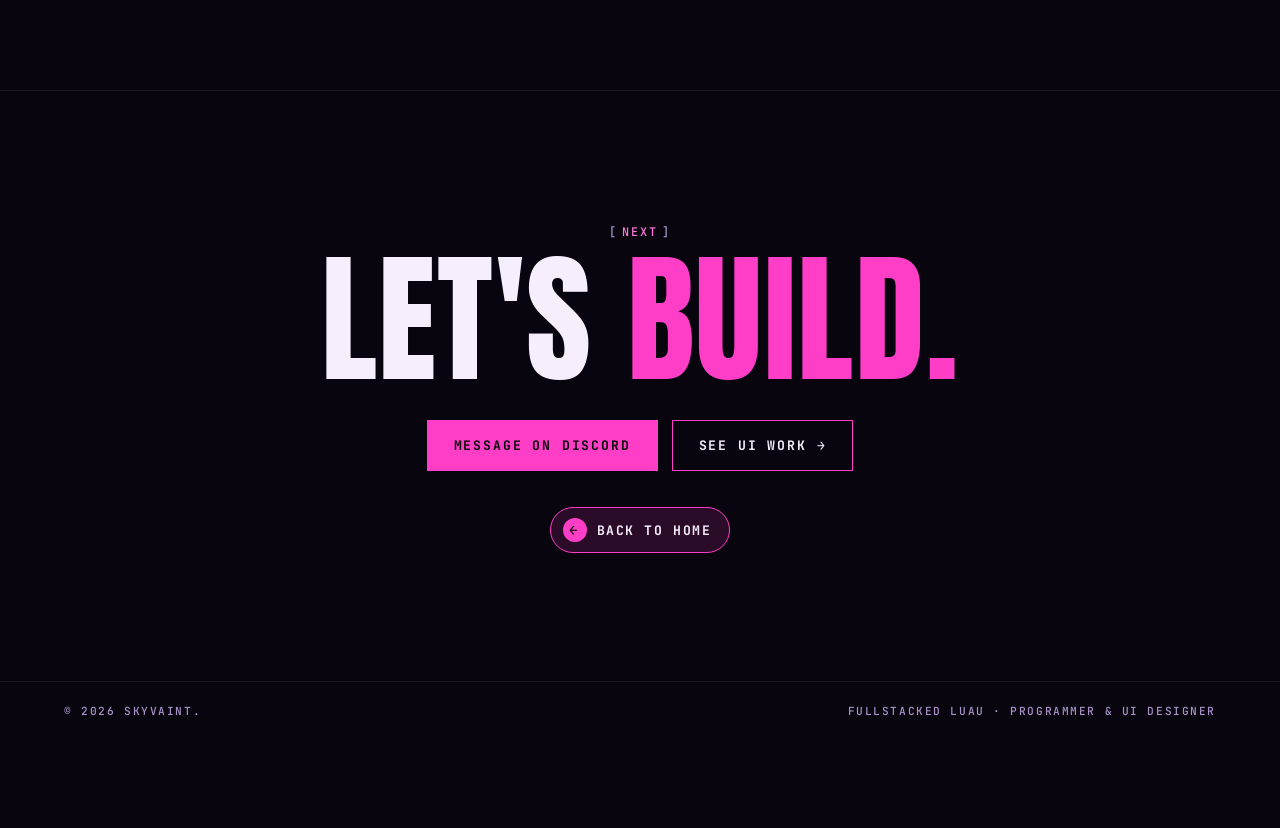
==== commit 0ca1251a: "Use the Blue Lock emblem for the UI card and dive Recreate the emblem as a vector (images/icons/blue" ====
--- a/scripting.html
+++ b/scripting.html
@@ -40,17 +40,13 @@
     </g>
     <circle cx="50" cy="50" r="48" fill="none" stroke="#0a0a0a" stroke-width="3"/>
   </symbol>
-  <linearGradient id="bl-body" x1="0" y1="0" x2="0" y2="1">
-    <stop offset="0" stop-color="#4f8bff"/><stop offset="1" stop-color="#0d2f9e"/>
-  </linearGradient>
   <radialGradient id="db-gem" cx="50%" cy="50%" r="50%" fx="36%" fy="32%">
     <stop offset="0" stop-color="#fff1b8"/><stop offset=".35" stop-color="#ffb21f"/><stop offset=".8" stop-color="#f07400"/><stop offset="1" stop-color="#b34700"/>
   </radialGradient>
   <symbol id="bluelock" viewBox="0 0 100 100">
-    <path d="M31 44V31a19 19 0 0 1 38 0v13" fill="none" stroke="#8fb4ff" stroke-width="9" stroke-linecap="round"/>
-    <rect x="16" y="40" width="68" height="56" rx="11" fill="url(#bl-body)" stroke="#06164f" stroke-width="2.5"/>
-    <circle cx="50" cy="60" r="7" fill="#06164f"/>
-    <path d="M46 63h8l2 12H44Z" fill="#06164f"/>
+    <polygon points="50.00,10.00 91.85,40.40 75.86,89.60 24.14,89.60 8.15,40.40" fill="#1238c4" stroke="#fff" stroke-width="5" stroke-linejoin="round"/>
+    <path d="M50.00 54.00L70.92 25.20M50.00 54.00L83.85 65.00M50.00 54.00L50.00 89.60M50.00 54.00L16.15 65.00M50.00 54.00L29.08 25.20" stroke="#fff" stroke-width="5.6"/>
+    <polygon points="50.00,40.50 62.84,49.83 57.94,64.92 42.06,64.92 37.16,49.83" fill="#fff" stroke="#fff" stroke-width="2.5" stroke-linejoin="round"/>
   </symbol>
   <symbol id="dragonball" viewBox="0 0 100 100">
     <circle cx="50" cy="50" r="46" fill="url(#db-gem)" stroke="#8a3600" stroke-width="2"/>
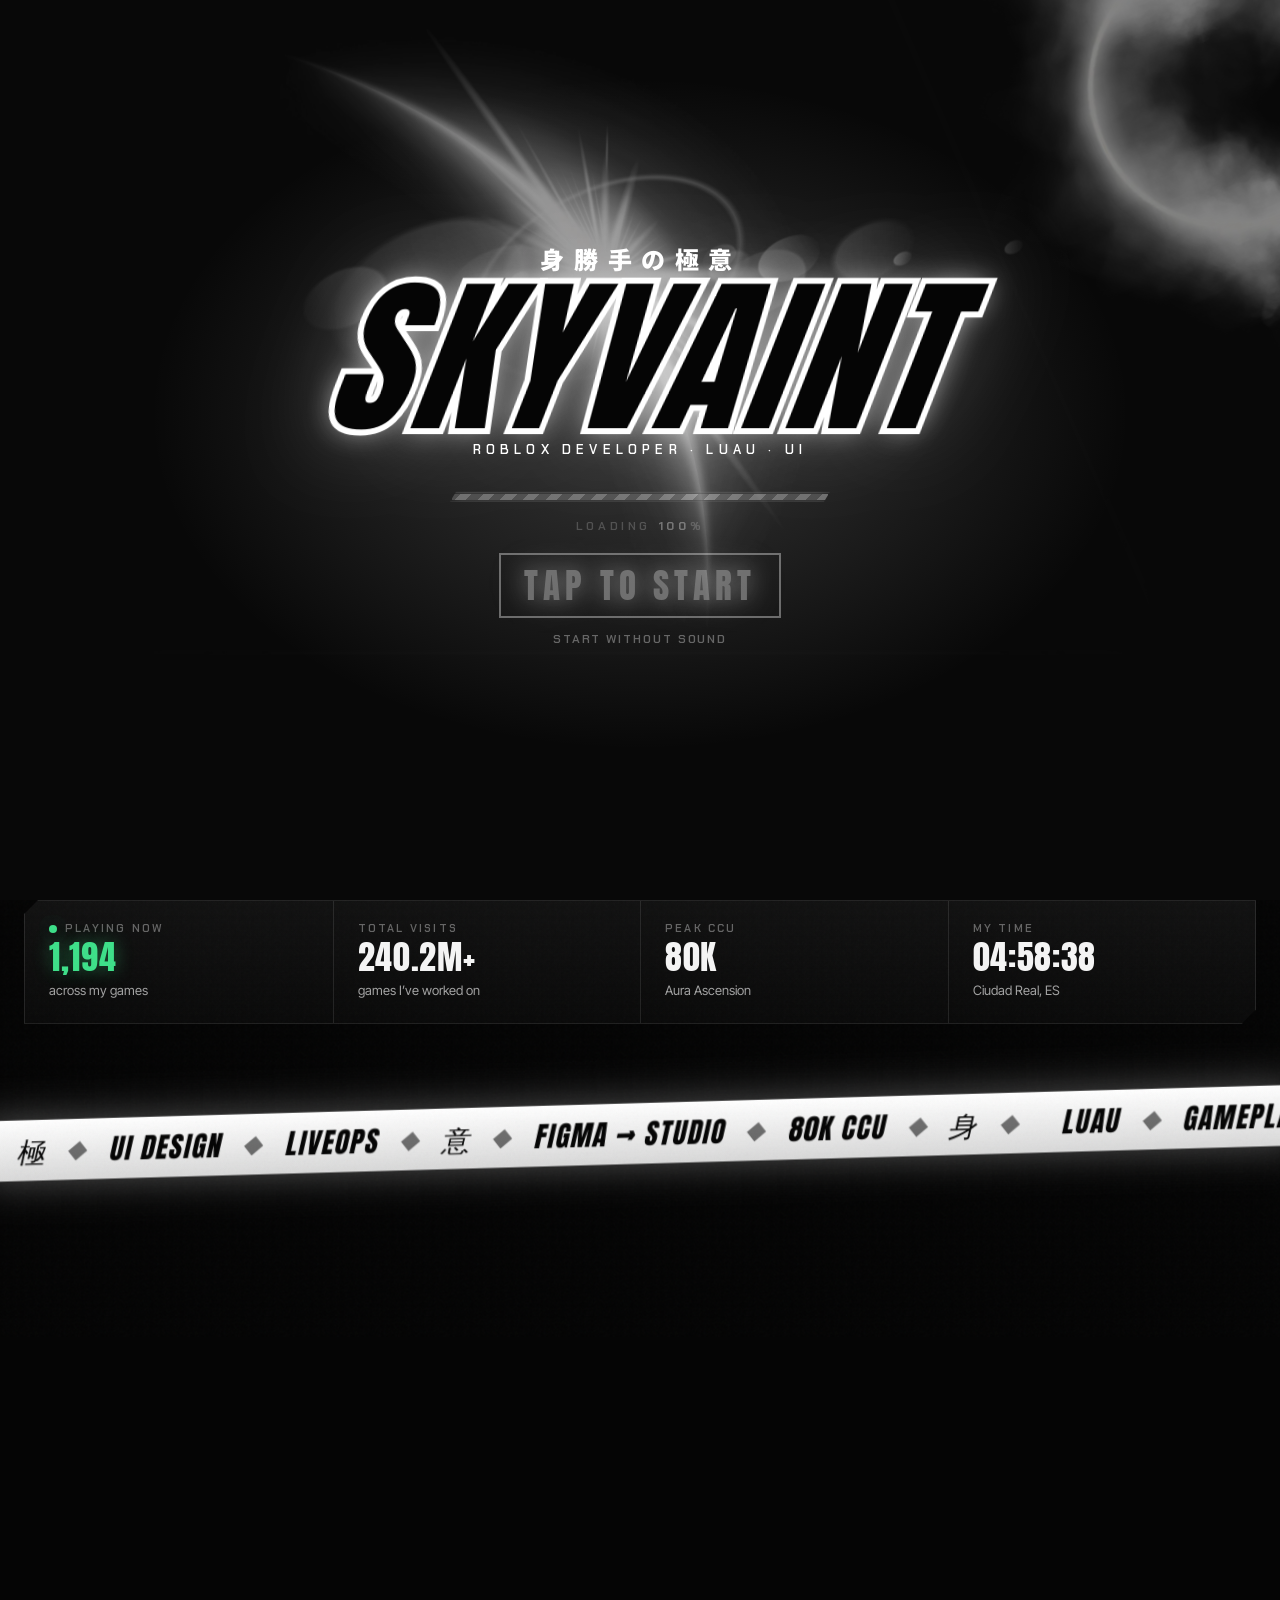
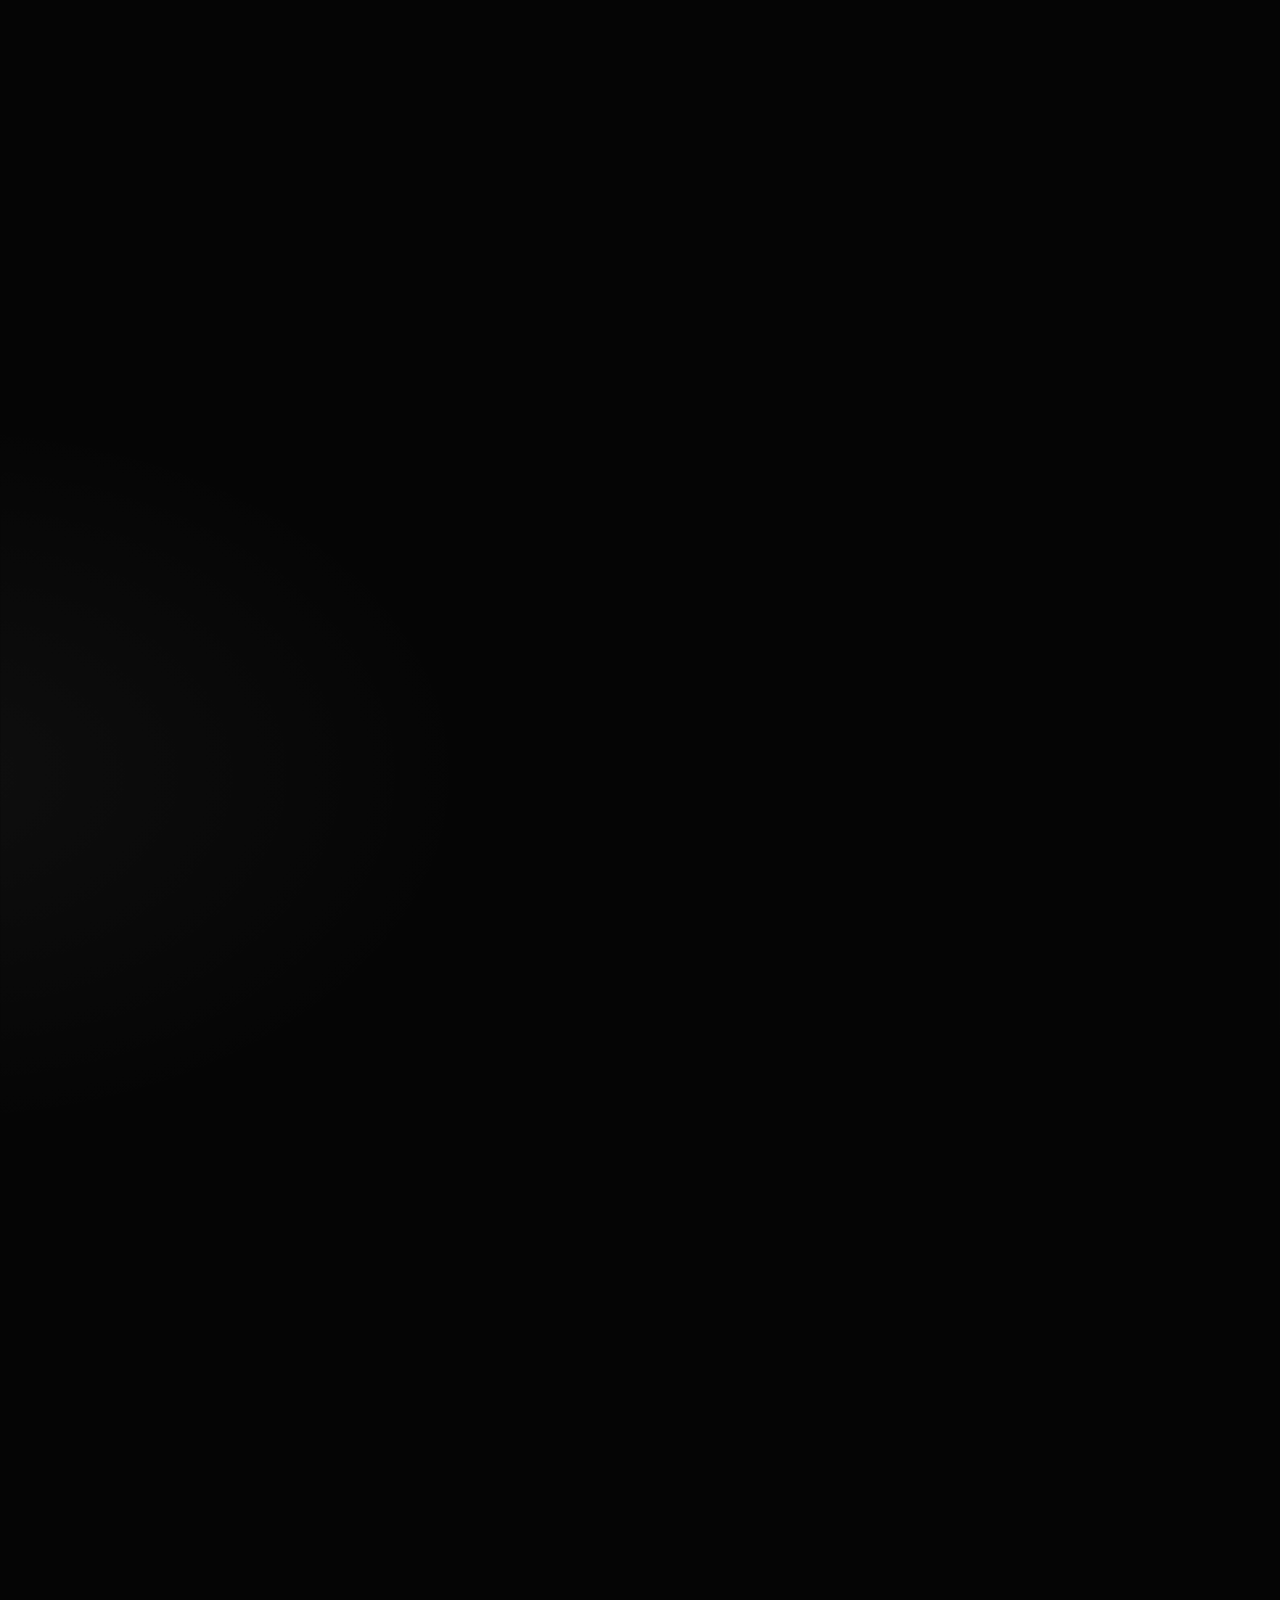
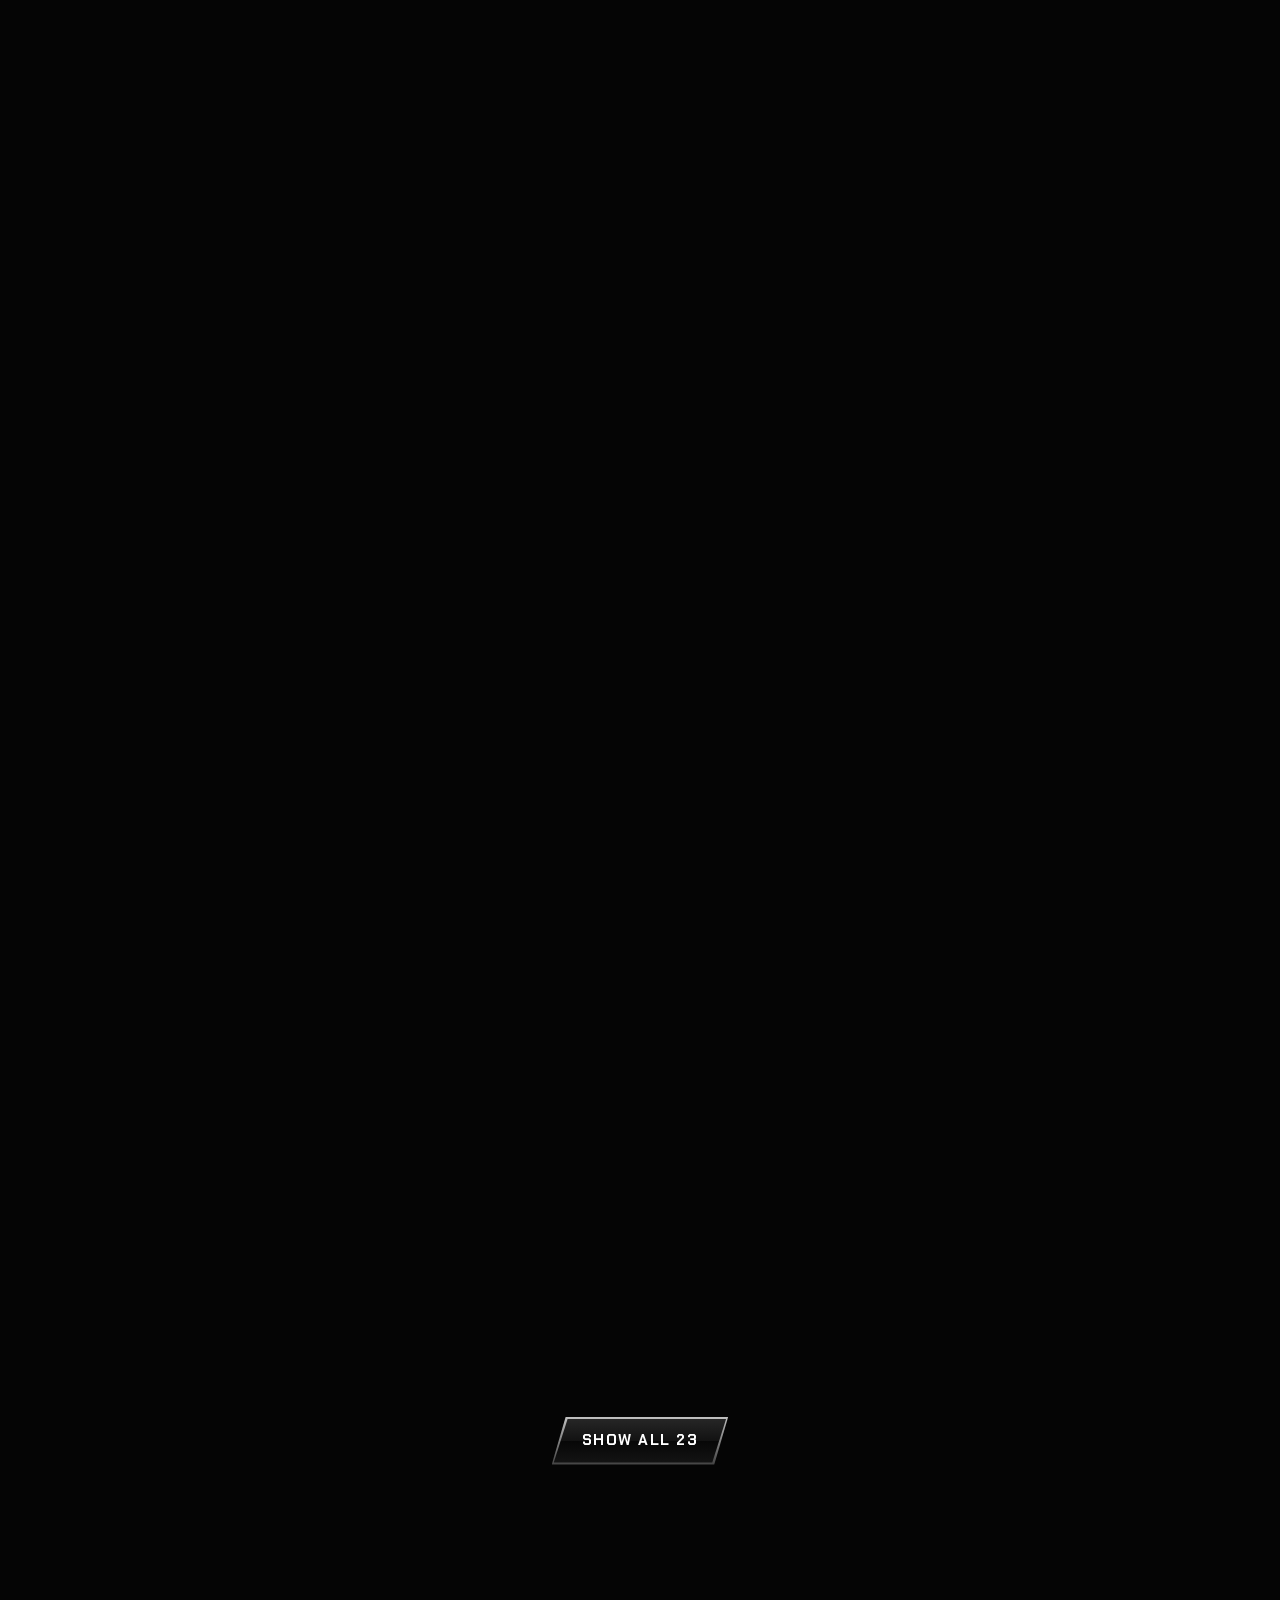
==== commit 066ee183: "Rebuild skyvaint.com: Ultra Instinct x Legends-style portfolio New single-page site: title screen, l" ====
--- a/scripting.html
+++ b/scripting.html
@@ -1,246 +1 @@
-<!DOCTYPE html>
-<html lang="en">
-<head>
-<meta charset="UTF-8">
-<meta name="viewport" content="width=device-width, initial-scale=1.0">
-<title>skyvaint — Scripting</title>
-<script>try{var c=sessionStorage.getItem('sv-shot');if(c){sessionStorage.removeItem('sv-shot');var d=document.documentElement;d.classList.add('is-arriving');d.style.setProperty('--arrive-color',c);}}catch(e){}</script>
-<meta name="description" content="Roblox scripting by skyvaint — gameplay systems, liveops and backend Luau.">
-<meta name="theme-color" content="#08050f">
-<link rel="icon" type="image/png" sizes="256x256" href="images/favicon.png">
-<link rel="apple-touch-icon" href="images/favicon.png">
-<meta property="og:type" content="website">
-<meta property="og:site_name" content="skyvaint">
-<meta property="og:title" content="skyvaint — Scripting">
-<meta property="og:description" content="Roblox scripting by skyvaint — gameplay systems, liveops and backend Luau.">
-<meta property="og:url" content="https://skyvaint.com/scripting.html">
-<meta property="og:image" content="https://skyvaint.com/images/site-banner.png">
-<meta property="og:image:width" content="1200">
-<meta property="og:image:height" content="630">
-<meta name="twitter:card" content="summary_large_image">
-<meta name="twitter:title" content="skyvaint — Scripting">
-<meta name="twitter:description" content="Roblox scripting by skyvaint — gameplay systems, liveops and backend Luau.">
-<meta name="twitter:image" content="https://skyvaint.com/images/site-banner.png">
-<link rel="preconnect" href="https://fonts.googleapis.com">
-<link rel="preconnect" href="https://fonts.gstatic.com" crossorigin>
-<link href="https://fonts.googleapis.com/css2?family=Anton&family=JetBrains+Mono:wght@500;700&family=Manrope:wght@400;500;600&family=Rajdhani:wght@600;700&display=swap" rel="stylesheet">
-<link rel="preload" as="image" href="images/goku-black-hero2.png">
-<link rel="stylesheet" href="common.css">
-<link rel="stylesheet" href="site.css">
-</head>
-<body data-theme="pink">
-<svg width="0" height="0" style="position:absolute" aria-hidden="true">
-  <symbol id="ball" viewBox="0 0 100 100">
-    <clipPath id="ball-clip"><circle cx="50" cy="50" r="47"/></clipPath>
-    <circle cx="50" cy="50" r="48" fill="#f7f3f3"/>
-    <g clip-path="url(#ball-clip)" fill="#0a0a0a" stroke="#0a0a0a" stroke-width="3" stroke-linejoin="round">
-      <path d="M50 30 69 44 62 66H38L31 44Z"/>
-      <path d="M50 30V12M69 44l17-6M62 66l11 15M38 66 27 81M31 44l-17-6" fill="none"/>
-      <path d="M38 -2 38 12H62L62 -2ZM86 38l16-6 2 30-14 4ZM73 81l17-2-4 24-20-6ZM27 81l-17-2 4 24 20-6ZM14 38-2 32-4 62l14 4Z"/>
-    </g>
-    <circle cx="50" cy="50" r="48" fill="none" stroke="#0a0a0a" stroke-width="3"/>
-  </symbol>
-  <radialGradient id="db-gem" cx="50%" cy="50%" r="50%" fx="36%" fy="32%">
-    <stop offset="0" stop-color="#fff1b8"/><stop offset=".35" stop-color="#ffb21f"/><stop offset=".8" stop-color="#f07400"/><stop offset="1" stop-color="#b34700"/>
-  </radialGradient>
-  <symbol id="bluelock" viewBox="0 0 100 100">
-    <polygon points="50.00,10.00 91.85,40.40 75.86,89.60 24.14,89.60 8.15,40.40" fill="#1238c4" stroke="#fff" stroke-width="5" stroke-linejoin="round"/>
-    <path d="M50.00 54.00L70.92 25.20M50.00 54.00L83.85 65.00M50.00 54.00L50.00 89.60M50.00 54.00L16.15 65.00M50.00 54.00L29.08 25.20" stroke="#fff" stroke-width="5.6"/>
-    <polygon points="50.00,40.50 62.84,49.83 57.94,64.92 42.06,64.92 37.16,49.83" fill="#fff" stroke="#fff" stroke-width="2.5" stroke-linejoin="round"/>
-  </symbol>
-  <symbol id="dragonball" viewBox="0 0 100 100">
-    <circle cx="50" cy="50" r="46" fill="url(#db-gem)" stroke="#8a3600" stroke-width="2"/>
-    <g fill="#d81b1b">
-      <path d="M0-7 1.9-2.4 6.7-2.2 2.9.8 4.2 5.6 0 2.8-4.2 5.6-2.9.8-6.7-2.2-1.9-2.4Z" transform="translate(42 38)"/>
-      <path d="M0-7 1.9-2.4 6.7-2.2 2.9.8 4.2 5.6 0 2.8-4.2 5.6-2.9.8-6.7-2.2-1.9-2.4Z" transform="translate(60 42)"/>
-      <path d="M0-7 1.9-2.4 6.7-2.2 2.9.8 4.2 5.6 0 2.8-4.2 5.6-2.9.8-6.7-2.2-1.9-2.4Z" transform="translate(40 57)"/>
-      <path d="M0-7 1.9-2.4 6.7-2.2 2.9.8 4.2 5.6 0 2.8-4.2 5.6-2.9.8-6.7-2.2-1.9-2.4Z" transform="translate(58 61)"/>
-    </g>
-    <ellipse cx="34" cy="26" rx="11" ry="6" fill="#fff" opacity=".6" transform="rotate(-35 34 26)"/>
-  </symbol>
-  <symbol id="bolt" viewBox="0 0 64 160">
-    <path d="M38 0 10 72h18L6 160l50-96H36L54 0Z" fill="currentColor"/>
-  </symbol>
-</svg>
-
-<div class="backdrop" aria-hidden="true"></div>
-<canvas id="mesh" aria-hidden="true"></canvas>
-
-<!-- Everything inside #page is swapped when navigating; the rest persists. -->
-<div id="page">
-  <div class="goku-bg" data-images="images/goku-black-hero.png,images/goku-black-hero2.png,images/goku-black-hero3.png,images/goku-black-hero4.png" aria-hidden="true">
-    <img class="is-active" src="images/goku-black-hero.png" alt="">
-    <img src="images/goku-black-hero2.png" alt="">
-  </div>
-
-  <header class="topbar">
-    <div class="topbar-left">
-      <a href="index.html" class="home-return" data-shot data-shot-color="#070505"><span class="home-return-icon" aria-hidden="true">←</span>Home</a>
-      <a href="index.html" class="brand" data-shot data-shot-color="#070505">skyvaint<span class="dot">.</span></a>
-    </div>
-    <div class="topbar-meta">
-      <span class="hide-sm">03 / Scripting</span>
-      <span><i class="status-dot"></i>Commissions open</span>
-    </div>
-  </header>
-
-  <main>
-    <section class="hero">
-      <div class="hero-copy">
-        <span class="label">03 — Scripting</span>
-        <h1 class="hero-title">Systems<br><span class="outline">that ship.</span></h1>
-        <p class="hero-sub">Frontend and backend Luau for live Roblox experiences — <strong>gameplay loops, liveops and the systems underneath</strong>, built with the same energy that makes a rosé timeline villain look effortless.</p>
-        <div class="cta-actions" style="justify-content:flex-start">
-          <a href="#work" class="btn btn-solid">View gameplay</a>
-          <a href="#pricing" class="btn btn-line">Pricing</a>
-        </div>
-      </div>
-
-      <div class="barou-panel goku-panel" aria-hidden="true">
-        <div class="barou-panel-frame"></div>
-        <div class="barou-panel-art">
-          <img src="images/goku-black-hero2.png" alt="" width="894" height="894" fetchpriority="high">
-        </div>
-        <span class="barou-panel-num">Rosé</span>
-        <span class="barou-panel-tag">Fullstacked Luau<b>Goku Black</b></span>
-        <svg class="bolt bolt-a" viewBox="0 0 64 160"><use href="#bolt"/></svg>
-        <svg class="bolt bolt-b" viewBox="0 0 64 160"><use href="#bolt"/></svg>
-        <svg class="bolt bolt-c" viewBox="0 0 64 160"><use href="#bolt"/></svg>
-        <svg class="bolt bolt-d" viewBox="0 0 64 160"><use href="#bolt"/></svg>
-      </div>
-    </section>
-
-    <div class="marquee" aria-hidden="true">
-      <div class="marquee-track">
-        <span>Luau</span><span>Gameplay systems</span><span>Liveops</span><span>Backend</span><span>80K CCU</span><span>Future Soccer</span><span>Rosé</span>
-        <span>Luau</span><span>Gameplay systems</span><span>Liveops</span><span>Backend</span><span>80K CCU</span><span>Future Soccer</span><span>Rosé</span>
-      </div>
-    </div>
-
-    <section class="section" id="work">
-      <span class="label">Gameplay</span>
-      <h2 class="section-title reveal">Built <em>and shipped.</em></h2>
-      <p class="lede">Real projects that show technical depth and product thinking.</p>
-      <div class="video-grid">
-        <article class="video-card reveal" data-tilt>
-          <div class="video-slot">
-            <video data-src="videos/future-soccer.mp4" muted loop playsinline preload="none" aria-label="Future Soccer gameplay"></video>
-            <span class="video-placeholder-copy"><span class="video-play" aria-hidden="true">▶</span></span>
-          </div>
-          <div class="video-card-body">
-            <h3>Future Soccer</h3>
-            <p>A unique football experience, for experienced players, with momentum and physics.</p>
-            <div class="tags"><span>Sports</span><span>Future</span><span>Fullstacked</span></div>
-          </div>
-        </article>
-        <article class="video-card reveal" data-tilt>
-          <div class="video-slot">
-            <video data-src="videos/dragon-ball-tower.mp4" muted loop playsinline preload="none" aria-label="Dragon Ball Tower gameplay"></video>
-            <span class="video-placeholder-copy"><span class="video-play" aria-hidden="true">▶</span></span>
-          </div>
-          <div class="video-card-body">
-            <h3>Dragon Ball Tower</h3>
-            <p>Some obby ive scripted within hours.</p>
-            <div class="tags"><span>Anime</span><span>Slop</span><span>Fullstacked</span></div>
-          </div>
-        </article>
-        <article class="video-card reveal" data-tilt>
-          <div class="video-slot">
-            <video data-src="videos/chicken-game.mp4" muted loop playsinline preload="none" aria-label="Chicken Game gameplay"></video>
-            <span class="video-placeholder-copy"><span class="video-play" aria-hidden="true">▶</span></span>
-          </div>
-          <div class="video-card-body">
-            <h3>Chicken Game</h3>
-            <p>Gameplay clip coming soon.</p>
-            <div class="tags"><span>Gameplay</span><span>Fullstacked</span></div>
-          </div>
-        </article>
-        <article class="video-card reveal" data-tilt>
-          <div class="video-slot">
-            <video data-src="videos/climb-tower.mp4" muted loop playsinline preload="none" aria-label="Climb Tower gameplay"></video>
-            <span class="video-placeholder-copy"><span class="video-play" aria-hidden="true">▶</span></span>
-          </div>
-          <div class="video-card-body">
-            <h3>Climb Tower</h3>
-            <p>Gameplay clip coming soon.</p>
-            <div class="tags"><span>Obby</span><span>Tower</span><span>Fullstacked</span></div>
-          </div>
-        </article>
-      </div>
-    </section>
-
-    <section class="section" id="experience">
-      <span class="label">Experience</span>
-      <h2 class="section-title reveal">Where I've <em>played.</em></h2>
-      <div class="timeline">
-        <div class="timeline-row reveal"><h3>Blockturns Studio</h3><span class="timeline-role">Liveops Programmer</span><p>Maintaining players engaged, coding new systems, QOL improvements.</p><span class="timeline-date">April – June</span></div>
-        <div class="timeline-row reveal"><h3>Indigo Studios</h3><span class="timeline-role">Programmer</span><p>Creating new systems, games and liveops for all Indigo Experiences i had been tasked to maintain.</p><span class="timeline-date">January – March</span></div>
-        <div class="timeline-row reveal"><h3>Future Soccer</h3><span class="timeline-role">Founder / Solo Dev</span><p>A personal project of mine, focused on developing a unique soccer experience.</p><span class="timeline-date">2024 – Today</span></div>
-      </div>
-    </section>
-
-    <section class="section" id="liveops">
-      <span class="label">Liveops</span>
-      <h2 class="section-title reveal">Games I've <em>kept running.</em></h2>
-      <div class="liveops-grid">
-        <a class="liveops-card reveal" href="https://www.roblox.com/games/73257710123935/Poison-Treats" target="_blank" rel="noreferrer" data-tilt><span>CCU spike</span><strong>20K</strong><b>Poison Treats</b></a>
-        <a class="liveops-card reveal" href="https://www.roblox.com/games/77393318863643/Aura-Ascension" target="_blank" rel="noreferrer" data-tilt><span>CCU spike</span><strong>80K</strong><b>Aura Ascension</b></a>
-        <a class="liveops-card reveal" href="https://www.roblox.com/games/72845937010155/Gear-Slap-Tower" target="_blank" rel="noreferrer" data-tilt><span>CCU constant</span><strong>2K</strong><b>Gear Slap Tower</b></a>
-      </div>
-    </section>
-
-    <section class="section" id="tools">
-      <span class="label">Daily drivers</span>
-      <h2 class="section-title reveal">Tools.</h2>
-      <div class="tool-grid">
-        <div class="tool-tile"><i class="roblox"><img src="images/icons/roblox.svg" alt=""></i>Roblox Studio</div>
-        <div class="tool-tile"><i class="vscode"><img src="images/icons/vscode.svg" alt=""></i>VS Code</div>
-        <div class="tool-tile"><i class="figma"><img src="images/icons/figma.svg" alt=""></i>Figma</div>
-        <div class="tool-tile"><i class="blender"><img src="images/icons/blender.svg" alt=""></i>Blender</div>
-      </div>
-    </section>
-
-    <section class="section" id="pricing">
-      <span class="label">Commissions open</span>
-      <h2 class="section-title reveal">Pricing.</h2>
-      <div class="card-grid">
-        <div class="card is-hot reveal"><span class="label">Full game</span><strong>$600+</strong><p>Full game, plus a percentage for liveops.</p></div>
-        <div class="card reveal"><span class="label">UI frame</span><strong>3,000 Robux</strong><p>Per UI frame · approximately $15.</p></div>
-        <div class="card reveal"><span class="label">Payment</span><strong>Flexible</strong><p>PayPal, bank transfer, Robux, gift cards, Discord decorations, nameplates or Nitro.</p></div>
-      </div>
-    </section>
-
-    <section class="section cta">
-      <span class="label">Next</span>
-      <h2 class="section-title reveal">Let's <em>build.</em></h2>
-      <div class="cta-actions">
-        <a href="https://discord.com/users/1367774975045406801" target="_blank" rel="noreferrer" class="btn btn-solid">Message on Discord</a>
-        <a href="ui.html" class="btn btn-line" data-shot data-shot-icon="bluelock" data-shot-color="#070505">See UI work →</a>
-      </div>
-      <div class="cta-actions">
-        <a href="index.html" class="home-return" data-shot data-shot-color="#070505"><span class="home-return-icon" aria-hidden="true">←</span>Back to home</a>
-      </div>
-    </section>
-  </main>
-
-  <footer class="footer-bar">
-    <span>© <span id="year"></span> skyvaint.</span>
-    <span>Fullstacked Luau · Programmer &amp; UI designer</span>
-  </footer>
-
-</div>
-
-<canvas id="thunder" aria-hidden="true"></canvas>
-<div class="flash" aria-hidden="true"></div>
-
-<aside class="soundtrack" aria-label="Ambient soundtrack">
-  <div class="soundtrack-heading"><span class="soundtrack-label">Ambient</span><span class="soundwave" aria-hidden="true"><i></i><i></i><i></i><i></i><i></i></span></div>
-  <strong id="track-name">Calm signal</strong>
-  <div class="soundtrack-controls"><button id="soundtrack-toggle" type="button" aria-label="Play ambient soundtrack">Play</button></div>
-  <span id="track-status">Muted · press Play</span>
-</aside>
-
-<script src="common.js"></script>
-<script src="effects.js"></script>
-</body>
-</html>
+<!doctype html><meta charset="utf-8"><title>skyvaint</title><meta http-equiv="refresh" content="0; url=/#scripting"><link rel="canonical" href="https://skyvaint.com/#scripting"><a href="/#scripting">Continue to skyvaint.com</a>
